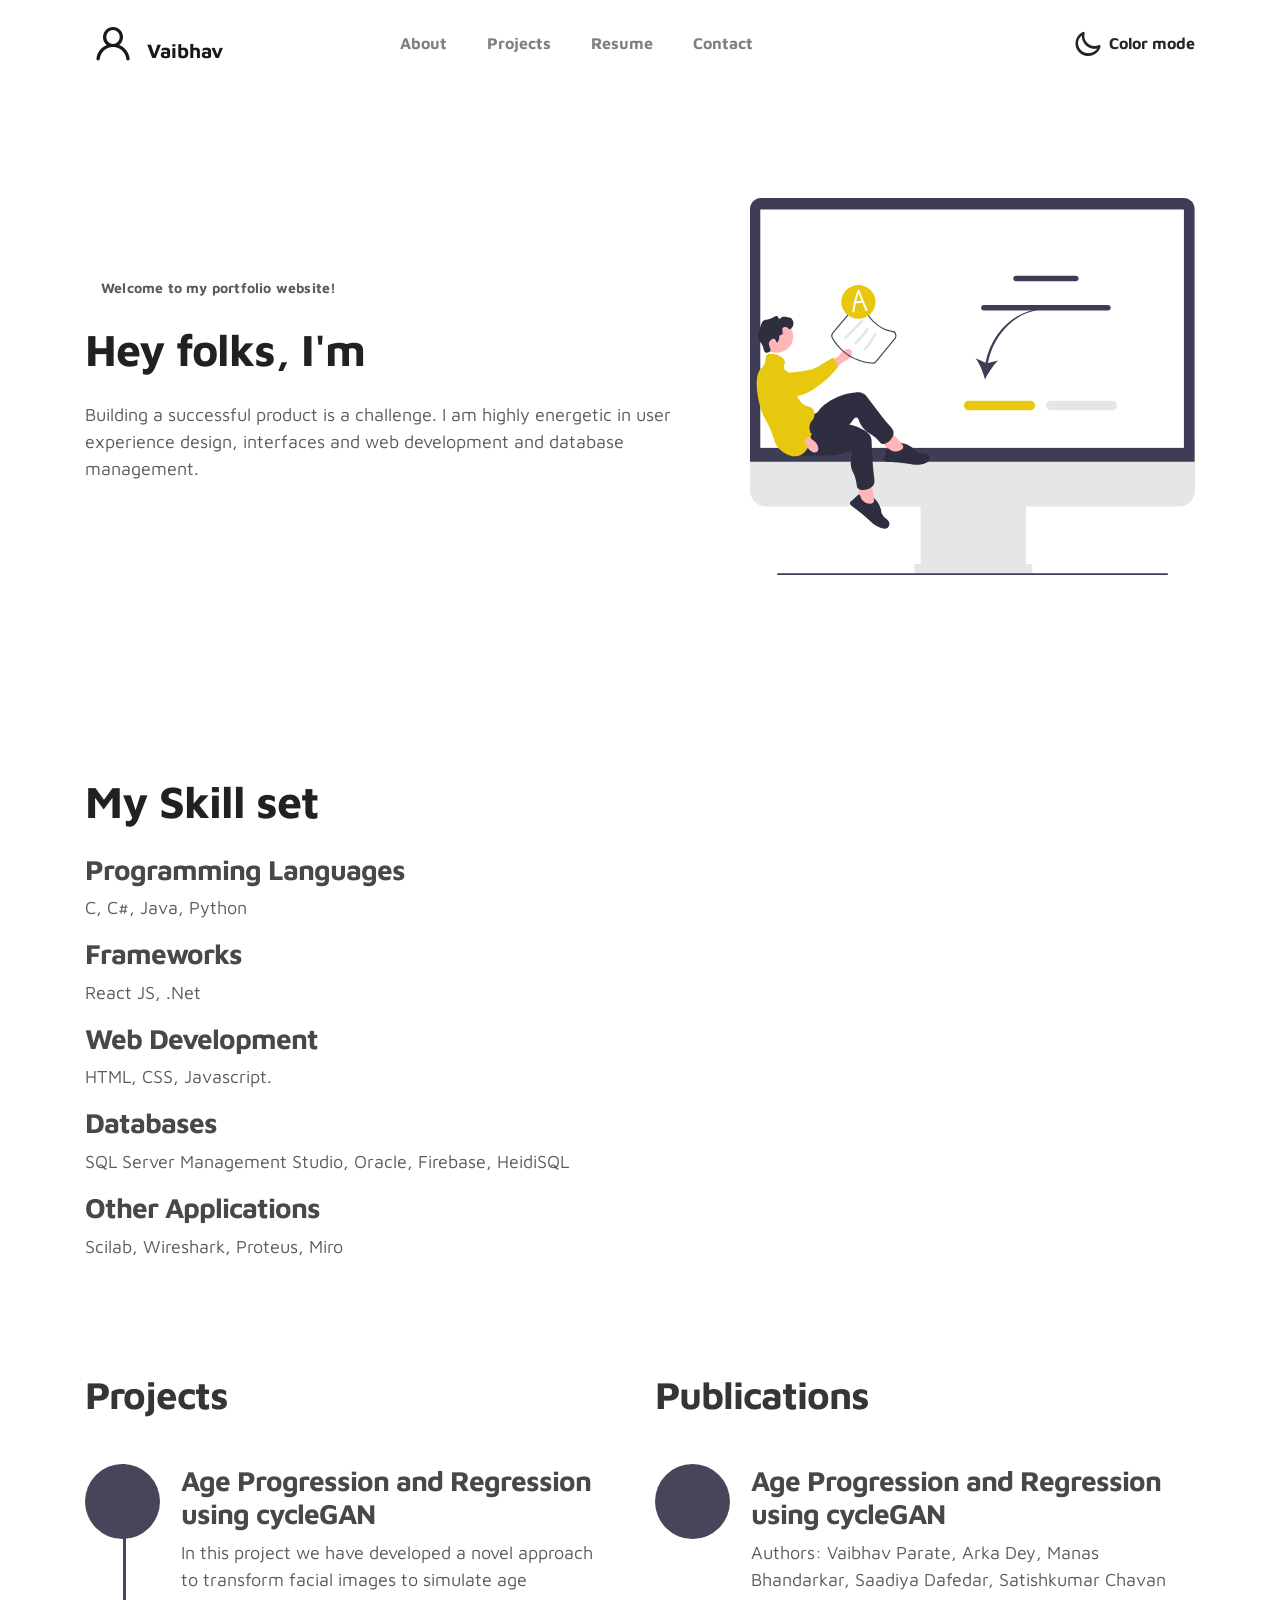
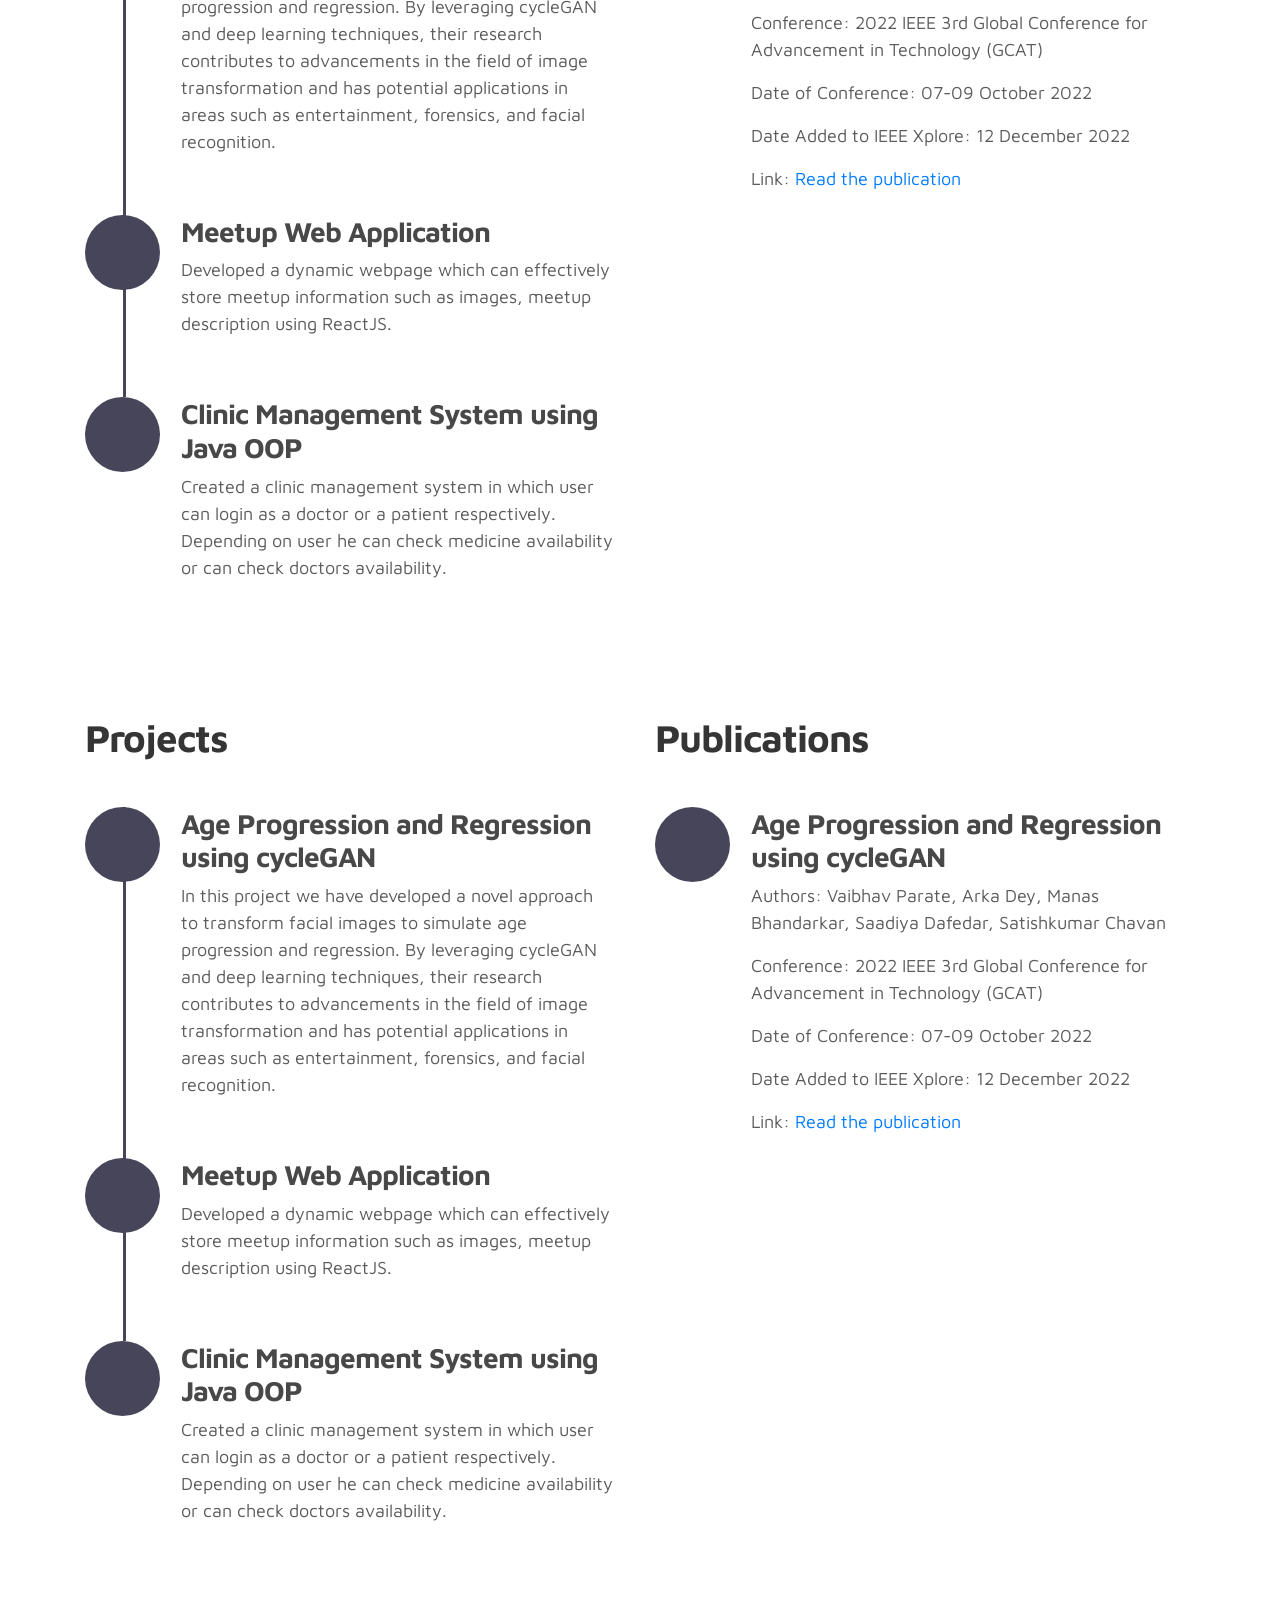
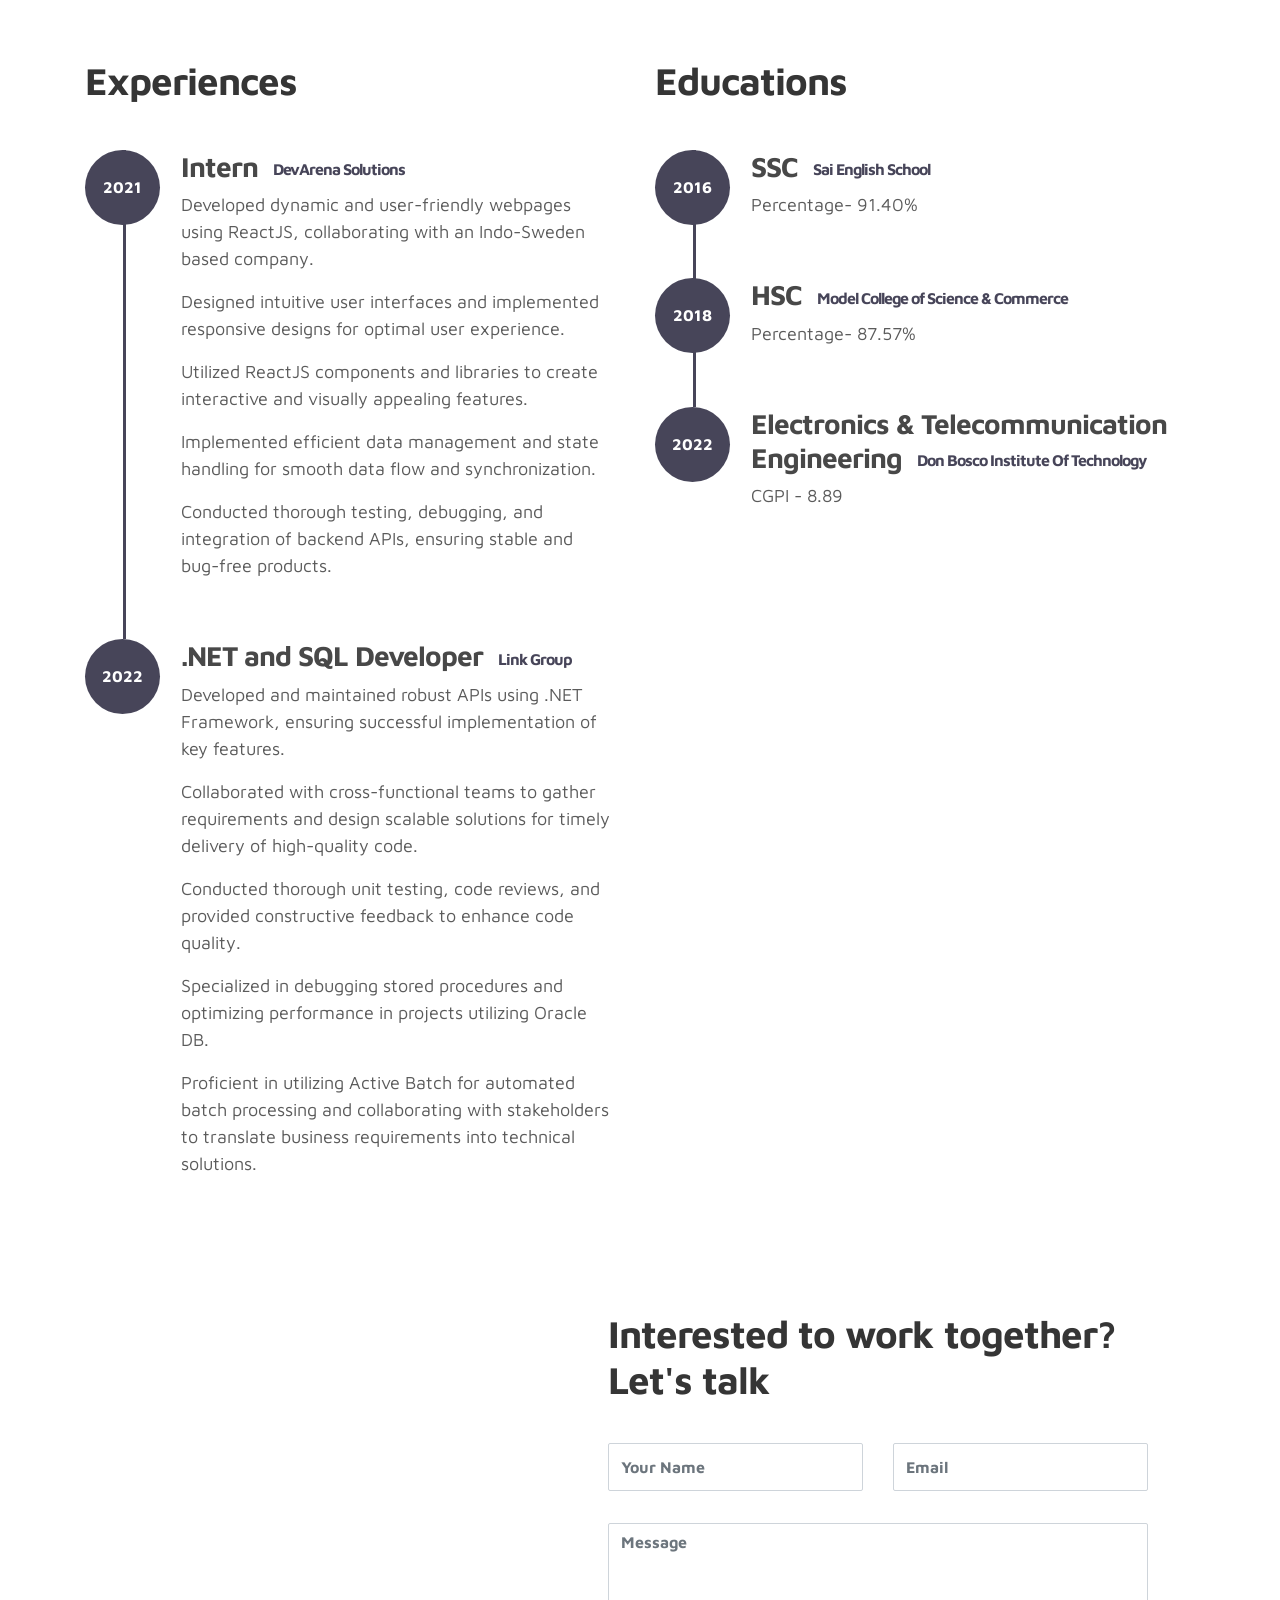
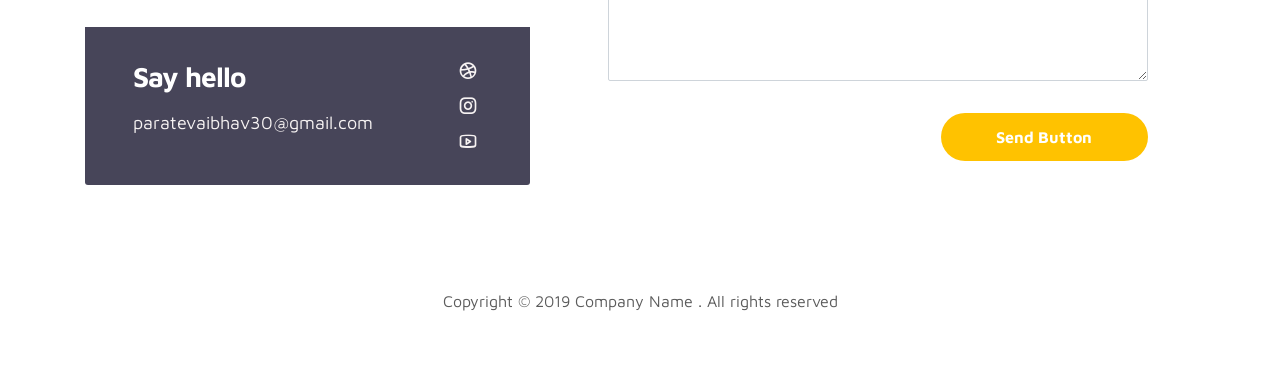
==== index.html @ 48a406e2 "Update index.html" ====
<!doctype html>
<html lang="en">
  <head>
    <meta charset="utf-8">
    <meta name="viewport" content="width=device-width, initial-scale=1, shrink-to-fit=no">
    <meta name="description" content="">
    <meta name="author" content="">

    <title>Vaibhav's Portfolio</title>

    <link rel="stylesheet" href="css/bootstrap.min.css">
    <link rel="stylesheet" href="css/unicons.css">
    <link rel="stylesheet" href="css/owl.carousel.min.css">
    <link rel="stylesheet" href="css/owl.theme.default.min.css">

    <!-- MAIN STYLE -->
    <link rel="stylesheet" href="css/tooplate-style.css">
    

  </head>
  <body>

    <!-- MENU -->
    <nav class="navbar navbar-expand-sm navbar-light">
        <div class="container">
            <a class="navbar-brand" href="index.html"><i class='uil uil-user'></i> Vaibhav</a>

            <button class="navbar-toggler" type="button" data-toggle="collapse" data-target="#navbarNav" aria-controls="navbarNav" aria-expanded="false"
                aria-label="Toggle navigation">
                <span class="navbar-toggler-icon"></span>
                <span class="navbar-toggler-icon"></span>
                <span class="navbar-toggler-icon"></span>
            </button>

            <div class="collapse navbar-collapse" id="navbarNav">
                <ul class="navbar-nav mx-auto">
                    <li class="nav-item">
                        <a href="#about" class="nav-link"><span data-hover="About">About</span></a>
                    </li>
                    <li class="nav-item">
                        <a href="#project" class="nav-link"><span data-hover="Projects">Projects</span></a>
                    </li>
                    <li class="nav-item">
                        <a href="#resume" class="nav-link"><span data-hover="Resume">Resume</span></a>
                    </li>
                    <li class="nav-item">
                        <a href="#contact" class="nav-link"><span data-hover="Contact">Contact</span></a>
                    </li>
                </ul>

                <ul class="navbar-nav ml-lg-auto">
                    <div class="ml-lg-4">
                      <div class="color-mode d-lg-flex justify-content-center align-items-center">
                        <i class="color-mode-icon"></i>
                        Color mode
                      </div>
                    </div>
                </ul>
            </div>
        </div>
    </nav>

    <!-- ABOUT -->
    <section class="about full-screen d-lg-flex justify-content-center align-items-center" id="about">
        <div class="container">
            <div class="row">
                
                <div class="col-lg-7 col-md-12 col-12 d-flex align-items-center">
                    <div class="about-text">
                        <small class="small-text">Welcome to <span class="mobile-block">my portfolio website!</span></small>
                        <h1 class="animated animated-text">
                            <span class="mr-2">Hey folks, I'm</span>
                                <div class="animated-info">
                                    <span class="animated-item">Vaibhav</span>
                                    <span class="animated-item">.Net Developer</span>
                                    <span class="animated-item">SQL Developer</span>
                                </div>
                        </h1>

                        <p>Building a successful product is a challenge. I am highly energetic in user experience design, interfaces and web development and database management.</p>
                        
                        
                    </div>
                </div>

                <div class="col-lg-5 col-md-12 col-12">
                    <div class="about-image svg">
                        <img src="images/undraw/undraw_online.svg" class="img-fluid" alt="svg image">
                    </div>
                </div>

            </div>
        </div>
    </section>


    <!-- PROJECTS -->
    <section class="resume py-5 d-lg-flex justify-content-center align-items-center" id="resume">
      <div class="container">
        <h1 class="animated animated-text">
          <span class="mr-3">My Skill set</span>
      </h1>
        <h3>Programming Languages</h3>
        <p>C, C#, Java, Python</p>
        <h3>Frameworks</h3>
        <p>React JS, .Net</p>
        <h3>Web Development</h3>
        <p>HTML, CSS, Javascript.</p>
        <h3>Databases</h3>
        <p>SQL Server Management Studio, Oracle, Firebase, HeidiSQL</p>
        <h3>Other Applications</h3>
        <p>Scilab, Wireshark, Proteus, Miro </p>
      </div>
    </section>
 
<!-- PROJECTS -->
    <section class="resume py-5 d-lg-flex justify-content-center align-items-center" id="resume">
        <div class="container">
          <div class="row">
          <div class="col-lg-6 col-12">
            <h2 class="mb-4">Projects</h2>

              <div class="timeline">
                  <div class="timeline-wrapper">
                       <div class="timeline-yr">
                       </div>
                       <div class="timeline-info">
                            <h3><span>Age Progression and Regression using cycleGAN</span></h3>
                            <p>In this project we have developed a novel approach to transform facial images to simulate age progression and regression. By leveraging cycleGAN and deep learning techniques, their research contributes to advancements in the field of image transformation and has potential applications in areas such as entertainment, forensics, and facial recognition.</p>
                       </div>
                  </div>

                  <div class="timeline-wrapper">
                      <div class="timeline-yr">
                      </div>
                      <div class="timeline-info">
                          <h3><span>Meetup Web Application</span></h3>
                          <p>Developed a dynamic webpage which can effectively store meetup information such as images, meetup description using ReactJS.</p>
                      </div>
                  </div>

                  <div class="timeline-wrapper">
                    <div class="timeline-yr">
                    </div>
                    <div class="timeline-info">
                        <h3><span>Clinic Management System using Java OOP</span></h3>
                        <p>Created a clinic management system in which user can login as a doctor or a patient respectively. Depending on user he can check medicine availability or can check doctors availability.</p>
                    </div>
                </div>

              </div>
          </div>
          <div class="col-lg-6 col-12">
            <h2 class="mb-4 mobile-mt-2">Publications</h2>

              <div class="timeline">
                  <div class="timeline-wrapper">
                       <div class="timeline-yr">
                       </div>
                       <div class="timeline-info">
                            <h3><span>Age Progression and Regression using cycleGAN </span></h3>
                            <p>Authors: Vaibhav Parate, Arka Dey, Manas Bhandarkar, Saadiya Dafedar, Satishkumar Chavan </p>

                              <p>Conference: 2022 IEEE 3rd Global Conference for Advancement in Technology (GCAT) </p>
                              
                              <p>Date of Conference: 07-09 October 2022 </p>
                              
                              <p>Date Added to IEEE Xplore: 12 December 2022 </p>
                              
                              <p>Link: <a href="https://ieeexplore.ieee.org/document/9972089/authors#authors">Read the publication</a></p>
                       </div>
                  </div>
              </div>
          </div>
        </div>
        </div>
    </section>
    <!-- PROJECTS -->
    <section class="resume py-5 d-lg-flex justify-content-center align-items-center" id="resume">
        <div class="container">
          <div class="row">
          <div class="col-lg-6 col-12">
            <h2 class="mb-4">Projects</h2>

              <div class="timeline">
                  <div class="timeline-wrapper">
                       <div class="timeline-yr">
                       </div>
                       <div class="timeline-info">
                            <h3><span>Age Progression and Regression using cycleGAN</span></h3>
                            <p>In this project we have developed a novel approach to transform facial images to simulate age progression and regression. By leveraging cycleGAN and deep learning techniques, their research contributes to advancements in the field of image transformation and has potential applications in areas such as entertainment, forensics, and facial recognition.</p>
                       </div>
                  </div>

                  <div class="timeline-wrapper">
                      <div class="timeline-yr">
                      </div>
                      <div class="timeline-info">
                          <h3><span>Meetup Web Application</span></h3>
                          <p>Developed a dynamic webpage which can effectively store meetup information such as images, meetup description using ReactJS.</p>
                      </div>
                  </div>

                  <div class="timeline-wrapper">
                    <div class="timeline-yr">
                    </div>
                    <div class="timeline-info">
                        <h3><span>Clinic Management System using Java OOP</span></h3>
                        <p>Created a clinic management system in which user can login as a doctor or a patient respectively. Depending on user he can check medicine availability or can check doctors availability.</p>
                    </div>
                </div>

              </div>
          </div>
          <div class="col-lg-6 col-12">
            <h2 class="mb-4 mobile-mt-2">Publications</h2>

              <div class="timeline">
                  <div class="timeline-wrapper">
                       <div class="timeline-yr">
                       </div>
                       <div class="timeline-info">
                            <h3><span>Age Progression and Regression using cycleGAN </span></h3>
                            <p>Authors: Vaibhav Parate, Arka Dey, Manas Bhandarkar, Saadiya Dafedar, Satishkumar Chavan </p>

                              <p>Conference: 2022 IEEE 3rd Global Conference for Advancement in Technology (GCAT) </p>
                              
                              <p>Date of Conference: 07-09 October 2022 </p>
                              
                              <p>Date Added to IEEE Xplore: 12 December 2022 </p>
                              
                              <p>Link: <a href="https://ieeexplore.ieee.org/document/9972089/authors#authors">Read the publication</a></p>
                       </div>
                  </div>
              </div>
          </div>
        </div>
        </div>
    </section>
    
    <!-- FEATURES -->
    <section class="resume py-5 d-lg-flex justify-content-center align-items-center" id="resume">
        <div class="container">
            <div class="row">

                <div class="col-lg-6 col-12">
                  <h2 class="mb-4">Experiences</h2>

                    <div class="timeline">
                        <div class="timeline-wrapper">
                             <div class="timeline-yr">
                                  <span>2021</span>
                             </div>
                             <div class="timeline-info">
                                  <h3><span>Intern</span><small>DevArena Solutions</small></h3>
                                  <p>Developed dynamic and user-friendly webpages using ReactJS, collaborating with an Indo-Sweden based company.</p>
                                  <p>Designed intuitive user interfaces and implemented responsive designs for optimal user experience.</p>
                                  <p>Utilized ReactJS components and libraries to create interactive and visually appealing features.</p>
                                  <p>Implemented efficient data management and state handling for smooth data flow and synchronization.</p>
                                  <p>Conducted thorough testing, debugging, and integration of backend APIs, ensuring stable and bug-free products.</p>
                             </div>
                        </div>

                        <div class="timeline-wrapper">
                            <div class="timeline-yr">
                                <span>2022</span>
                            </div>
                            <div class="timeline-info">
                                <h3><span>.NET and SQL Developer</span><small>Link Group</small></h3>
                                <p>Developed and maintained robust APIs using .NET Framework, ensuring successful implementation of key features.</p>
                                <p> Collaborated with cross-functional teams to gather requirements and design scalable solutions for timely delivery of high-quality code.</p>
                                <p>Conducted thorough unit testing, code reviews, and provided constructive feedback to enhance code quality.</p>
                                <p>Specialized in debugging stored procedures and optimizing performance in projects utilizing Oracle DB.</p>
                                <p>Proficient in utilizing Active Batch for automated batch processing and collaborating with stakeholders to translate business requirements into technical solutions.</p>
                            </div>
                        </div>

                    </div>
                </div>

                <div class="col-lg-6 col-12">
                  <h2 class="mb-4 mobile-mt-2">Educations</h2>

                    <div class="timeline">
                        <div class="timeline-wrapper">
                             <div class="timeline-yr">
                                  <span>2016</span>
                             </div>
                             <div class="timeline-info">
                                  <h3><span>SSC</span><small>Sai English School</small></h3>
                                  <p>Percentage- 91.40%</p>
                             </div>
                        </div>

                        <div class="timeline-wrapper">
                            <div class="timeline-yr">
                                <span>2018</span>
                            </div>
                            <div class="timeline-info">
                                <h3><span>HSC</span><small>Model College of Science & Commerce</small></h3>
                                <p>Percentage- 87.57%</p>
                            </div>
                        </div>
                        
                        <div class="timeline-wrapper">
                            <div class="timeline-yr">
                                <span>2022</span>
                            </div>
                            <div class="timeline-info">
                                <h3><span>Electronics & Telecommunication Engineering</span><small>Don Bosco Institute Of Technology</small></h3>
                                <p>CGPI - 8.89</p>
                            </div>
                        </div>

                    </div>
                </div>
                
            </div>
        </div>
    </section>

    <!-- CONTACT -->
    <section class="contact py-5" id="contact">
      <div class="container">
        <div class="row">
          <div class="col-lg-5 mr-lg-5 col-12">
            <div class="google-map w-100">
              <div class="mapouter"><div class="gmap_canvas"><iframe width="446" height="300" id="gmap_canvas" src="https://maps.google.com/maps?q=mumbai&t=&z=10&ie=UTF8&iwloc=&output=embed" frameborder="0" scrolling="no" marginheight="0" marginwidth="0"></iframe><a href="https://2yu.co">2yu</a><br><style>.mapouter{position:relative;text-align:right;height:300px;width:446px;}</style><a href="https://embedgooglemap.2yu.co">html embed google map</a><style>.gmap_canvas {overflow:hidden;background:none!important;height:300px;width:446px;}</style></div></div>            </div>
<br>
            <div class="contact-info d-flex justify-content-between align-items-center py-4 px-lg-5">
                <div class="contact-info-item">
                  <h3 class="mb-3 text-white">Say hello</h3>
                  <p><a href="mailto:paratevaibhav30@gmail.com">paratevaibhav30@gmail.com</a></p>
                </div>

                <ul class="social-links">
                     <li><a href="#" class="uil uil-dribbble" data-toggle="tooltip" data-placement="left" title="Dribbble"></a></li>
                     <li><a href="#" class="uil uil-instagram" data-toggle="tooltip" data-placement="left" title="Instagram"></a></li>
                     <li><a href="#" class="uil uil-youtube" data-toggle="tooltip" data-placement="left" title="Youtube"></a></li>
                </ul>
            </div>
          </div>

          <div class="col-lg-6 col-12">
            <div class="contact-form">
              <h2 class="mb-4">Interested to work together? Let's talk</h2>

              <form action="" method="get">
                <div class="row">
                  <div class="col-lg-6 col-12">
                    <input type="text" class="form-control" name="name" placeholder="Your Name" id="name">
                  </div>

                  <div class="col-lg-6 col-12">
                    <input type="email" class="form-control" name="email" placeholder="Email" id="email">
                  </div>

                  <div class="col-12">
                    <textarea name="message" rows="6" class="form-control" id="message" placeholder="Message"></textarea>
                  </div>

                  <div class="ml-lg-auto col-lg-5 col-12">
                    <input type="submit" class="form-control submit-btn" value="Send Button">
                  </div>
                </div>
              </form>
            </div>
          </div>

        </div>
      </div>
    </section>

    <!-- FOOTER -->
     <footer class="footer py-5">
          <div class="container">
               <div class="row">

                    <div class="col-lg-12 col-12">                                
                        <p class="copyright-text text-center">Copyright &copy; 2019 Company Name . All rights reserved</p>
                    </div>
                    
               </div>
          </div>
     </footer>

    <script src="js/jquery-3.3.1.min.js"></script>
    <script src="js/popper.min.js"></script>
    <script src="js/bootstrap.min.js"></script>
    <script src="js/Headroom.js"></script>
    <script src="js/jQuery.headroom.js"></script>
    <script src="js/owl.carousel.min.js"></script>
    <script src="js/smoothscroll.js"></script>
    <script src="js/custom.js"></script>

  </body>
</html>
---- css/unicons.css ----
@font-face {
  font-family: 'unicons';
  src: url('../font/unicons.eot?42479262');
  src: url('../font/unicons.eot?42479262#iefix') format('embedded-opentype'),
       url('../font/unicons.woff2?42479262') format('woff2'),
       url('../font/unicons.woff?42479262') format('woff'),
       url('../font/unicons.ttf?42479262') format('truetype'),
       url('../font/unicons.svg?42479262#unicons') format('svg');
  font-weight: normal;
  font-style: normal;
}
/* Chrome hack: SVG is rendered more smooth in Windozze. 100% magic, uncomment if you need it. */
/* Note, that will break hinting! In other OS-es font will be not as sharp as it could be */
/*
@media screen and (-webkit-min-device-pixel-ratio:0) {
  @font-face {
    font-family: 'unicons';
    src: url('../font/unicons.svg?42479262#unicons') format('svg');
  }
}
*/
 
 [class^="uil-"]:before, [class*=" uil-"]:before {
  font-family: "unicons";
  font-style: normal;
  font-weight: normal;
  speak: none;
 
  display: inline-block;
  text-decoration: inherit;
  width: 1em;
  margin-right: .2em;
  text-align: center;
  /* opacity: .8; */
 
  /* For safety - reset parent styles, that can break glyph codes*/
  font-variant: normal;
  text-transform: none;
 
  /* fix buttons height, for twitter bootstrap */
  line-height: 1em;
 
  /* Animation center compensation - margins should be symmetric */
  /* remove if not needed */
  margin-left: .2em;
 
  /* you can be more comfortable with increased icons size */
  /* font-size: 120%; */
 
  /* Font smoothing. That was taken from TWBS */
  -webkit-font-smoothing: antialiased;
  -moz-osx-font-smoothing: grayscale;
 
  /* Uncomment for 3D effect */
  /* text-shadow: 1px 1px 1px rgba(127, 127, 127, 0.3); */
}
 
.uil-abacus:before { content: '\e800'; } /* '' */
.uil-accessible-icon-alt:before { content: '\e801'; } /* '' */
.uil-adjust-alt:before { content: '\e802'; } /* '' */
.uil-adjust-circle:before { content: '\e803'; } /* '' */
.uil-adjust-half:before { content: '\e804'; } /* '' */
.uil-adjust:before { content: '\e805'; } /* '' */
.uil-airplay:before { content: '\e806'; } /* '' */
.uil-align-alt:before { content: '\e807'; } /* '' */
.uil-align-center-alt:before { content: '\e808'; } /* '' */
.uil-align-center-h:before { content: '\e809'; } /* '' */
.uil-align-center-justify:before { content: '\e80a'; } /* '' */
.uil-align-center-v:before { content: '\e80b'; } /* '' */
.uil-align-center:before { content: '\e80c'; } /* '' */
.uil-align-justify:before { content: '\e80d'; } /* '' */
.uil-align-left-justify:before { content: '\e80e'; } /* '' */
.uil-align-left:before { content: '\e80f'; } /* '' */
.uil-align-letter-right:before { content: '\e810'; } /* '' */
.uil-align-right-justify:before { content: '\e811'; } /* '' */
.uil-align-right:before { content: '\e812'; } /* '' */
.uil-align:before { content: '\e813'; } /* '' */
.uil-ambulance:before { content: '\e814'; } /* '' */
.uil-analysis:before { content: '\e815'; } /* '' */
.uil-analytics:before { content: '\e816'; } /* '' */
.uil-anchor:before { content: '\e817'; } /* '' */
.uil-android-phone-slash:before { content: '\e818'; } /* '' */
.uil-angle-double-down:before { content: '\e819'; } /* '' */
.uil-angle-double-left:before { content: '\e81a'; } /* '' */
.uil-angle-double-right:before { content: '\e81b'; } /* '' */
.uil-angle-double-up:before { content: '\e81c'; } /* '' */
.uil-angle-down:before { content: '\e81d'; } /* '' */
.uil-angle-left:before { content: '\e81e'; } /* '' */
.uil-angle-right-b:before { content: '\e81f'; } /* '' */
.uil-angle-right:before { content: '\e820'; } /* '' */
.uil-angle-up:before { content: '\e821'; } /* '' */
.uil-annoyed-alt:before { content: '\e822'; } /* '' */
.uil-annoyed:before { content: '\e823'; } /* '' */
.uil-apps:before { content: '\e824'; } /* '' */
.uil-archive-alt:before { content: '\e825'; } /* '' */
.uil-archive:before { content: '\e826'; } /* '' */
.uil-arrow-break:before { content: '\e827'; } /* '' */
.uil-arrow-circle-down:before { content: '\e828'; } /* '' */
.uil-arrow-circle-left:before { content: '\e829'; } /* '' */
.uil-arrow-circle-right:before { content: '\e82a'; } /* '' */
.uil-arrow-circle-up:before { content: '\e82b'; } /* '' */
.uil-arrow-compress-h:before { content: '\e82c'; } /* '' */
.uil-arrow-down-left:before { content: '\e82d'; } /* '' */
.uil-arrow-down-right:before { content: '\e82e'; } /* '' */
.uil-arrow-down:before { content: '\e82f'; } /* '' */
.uil-arrow-from-right:before { content: '\e830'; } /* '' */
.uil-arrow-from-top:before { content: '\e831'; } /* '' */
.uil-arrow-growth:before { content: '\e832'; } /* '' */
.uil-arrow-left:before { content: '\e833'; } /* '' */
.uil-arrow-random:before { content: '\e834'; } /* '' */
.uil-arrow-resize-diagonal:before { content: '\e835'; } /* '' */
.uil-arrow-right:before { content: '\e836'; } /* '' */
.uil-arrow-to-bottom:before { content: '\e837'; } /* '' */
.uil-arrow-to-right:before { content: '\e838'; } /* '' */
.uil-arrow-up-left:before { content: '\e839'; } /* '' */
.uil-arrow-up-right:before { content: '\e83a'; } /* '' */
.uil-arrow-up:before { content: '\e83b'; } /* '' */
.uil-arrows-h-alt:before { content: '\e83c'; } /* '' */
.uil-arrows-h:before { content: '\e83d'; } /* '' */
.uil-arrows-left-down:before { content: '\e83e'; } /* '' */
.uil-arrows-maximize:before { content: '\e83f'; } /* '' */
.uil-arrows-merge:before { content: '\e840'; } /* '' */
.uil-arrows-resize-h:before { content: '\e841'; } /* '' */
.uil-arrows-resize-v:before { content: '\e842'; } /* '' */
.uil-arrows-resize:before { content: '\e843'; } /* '' */
.uil-arrows-right-down:before { content: '\e844'; } /* '' */
.uil-arrows-shrink-h:before { content: '\e845'; } /* '' */
.uil-arrows-shrink-v:before { content: '\e846'; } /* '' */
.uil-arrows-up-right:before { content: '\e847'; } /* '' */
.uil-arrows-v-alt:before { content: '\e848'; } /* '' */
.uil-arrows-v:before { content: '\e849'; } /* '' */
.uil-at:before { content: '\e84a'; } /* '' */
.uil-atm-card:before { content: '\e84b'; } /* '' */
.uil-atom:before { content: '\e84c'; } /* '' */
.uil-auto-flash:before { content: '\e84d'; } /* '' */
.uil-award-alt:before { content: '\e84e'; } /* '' */
.uil-award:before { content: '\e84f'; } /* '' */
.uil-baby-carriage:before { content: '\e850'; } /* '' */
.uil-backpack:before { content: '\e851'; } /* '' */
.uil-backspace:before { content: '\e852'; } /* '' */
.uil-backward:before { content: '\e853'; } /* '' */
.uil-bag-alt:before { content: '\e854'; } /* '' */
.uil-bag-slash:before { content: '\e855'; } /* '' */
.uil-bag:before { content: '\e856'; } /* '' */
.uil-ball:before { content: '\e857'; } /* '' */
.uil-ban:before { content: '\e858'; } /* '' */
.uil-bars:before { content: '\e859'; } /* '' */
.uil-basketball-hoop:before { content: '\e85a'; } /* '' */
.uil-basketball:before { content: '\e85b'; } /* '' */
.uil-battery-bolt:before { content: '\e85c'; } /* '' */
.uil-battery-empty:before { content: '\e85d'; } /* '' */
.uil-bed-double:before { content: '\e85e'; } /* '' */
.uil-bed:before { content: '\e85f'; } /* '' */
.uil-bell-school:before { content: '\e860'; } /* '' */
.uil-bell-slash:before { content: '\e861'; } /* '' */
.uil-bill:before { content: '\e862'; } /* '' */
.uil-bitcoin-circle:before { content: '\e863'; } /* '' */
.uil-bitcoin:before { content: '\e864'; } /* '' */
.uil-bluetooth-b:before { content: '\e865'; } /* '' */
.uil-bolt-alt:before { content: '\e866'; } /* '' */
.uil-bolt-slash:before { content: '\e867'; } /* '' */
.uil-bolt:before { content: '\e868'; } /* '' */
.uil-book-alt:before { content: '\e869'; } /* '' */
.uil-book-medical:before { content: '\e86a'; } /* '' */
.uil-book-open:before { content: '\e86b'; } /* '' */
.uil-book-reader:before { content: '\e86c'; } /* '' */
.uil-book:before { content: '\e86d'; } /* '' */
.uil-bookmark-full:before { content: '\e86e'; } /* '' */
.uil-bookmark:before { content: '\e86f'; } /* '' */
.uil-books:before { content: '\e870'; } /* '' */
.uil-boombox:before { content: '\e871'; } /* '' */
.uil-border-alt:before { content: '\e872'; } /* '' */
.uil-border-bottom:before { content: '\e873'; } /* '' */
.uil-border-clear:before { content: '\e874'; } /* '' */
.uil-border-horizontal:before { content: '\e875'; } /* '' */
.uil-border-inner:before { content: '\e876'; } /* '' */
.uil-border-left:before { content: '\e877'; } /* '' */
.uil-border-out:before { content: '\e878'; } /* '' */
.uil-border-right:before { content: '\e879'; } /* '' */
.uil-border-top:before { content: '\e87a'; } /* '' */
.uil-border-vertical:before { content: '\e87b'; } /* '' */
.uil-box:before { content: '\e87c'; } /* '' */
.uil-briefcase-alt:before { content: '\e87d'; } /* '' */
.uil-briefcase:before { content: '\e87e'; } /* '' */
.uil-bright:before { content: '\e87f'; } /* '' */
.uil-brightness-empty:before { content: '\e880'; } /* '' */
.uil-brightness-half:before { content: '\e881'; } /* '' */
.uil-brightness-low:before { content: '\e882'; } /* '' */
.uil-brightness-minus:before { content: '\e883'; } /* '' */
.uil-brightness-plus:before { content: '\e884'; } /* '' */
.uil-brightness:before { content: '\e885'; } /* '' */
.uil-bring-bottom:before { content: '\e886'; } /* '' */
.uil-bring-front:before { content: '\e887'; } /* '' */
.uil-brush-alt:before { content: '\e888'; } /* '' */
.uil-bug:before { content: '\e889'; } /* '' */
.uil-building:before { content: '\e88a'; } /* '' */
.uil-bullseye:before { content: '\e88b'; } /* '' */
.uil-bus-alt:before { content: '\e88c'; } /* '' */
.uil-bus-school:before { content: '\e88d'; } /* '' */
.uil-bus:before { content: '\e88e'; } /* '' */
.uil-calcualtor:before { content: '\e88f'; } /* '' */
.uil-calculator-alt:before { content: '\e890'; } /* '' */
.uil-calendar-alt:before { content: '\e891'; } /* '' */
.uil-calendar-slash:before { content: '\e892'; } /* '' */
.uil-calender:before { content: '\e893'; } /* '' */
.uil-calling:before { content: '\e894'; } /* '' */
.uil-camera-plus:before { content: '\e895'; } /* '' */
.uil-camera-slash:before { content: '\e896'; } /* '' */
.uil-camera:before { content: '\e897'; } /* '' */
.uil-cancel:before { content: '\e898'; } /* '' */
.uil-capsule:before { content: '\e899'; } /* '' */
.uil-capture:before { content: '\e89a'; } /* '' */
.uil-car-sideview:before { content: '\e89b'; } /* '' */
.uil-car-slash:before { content: '\e89c'; } /* '' */
.uil-car-wash:before { content: '\e89d'; } /* '' */
.uil-car:before { content: '\e89e'; } /* '' */
.uil-card-atm:before { content: '\e89f'; } /* '' */
.uil-caret-right:before { content: '\e8a0'; } /* '' */
.uil-cart:before { content: '\e8a1'; } /* '' */
.uil-cell:before { content: '\e8a2'; } /* '' */
.uil-celsius:before { content: '\e8a3'; } /* '' */
.uil-chart-bar-alt:before { content: '\e8a4'; } /* '' */
.uil-chart-bar:before { content: '\e8a5'; } /* '' */
.uil-chart-down:before { content: '\e8a6'; } /* '' */
.uil-chart-growth-alt:before { content: '\e8a7'; } /* '' */
.uil-chart-growth:before { content: '\e8a8'; } /* '' */
.uil-chart-line:before { content: '\e8a9'; } /* '' */
.uil-chart-pie-alt:before { content: '\e8aa'; } /* '' */
.uil-chart-pie:before { content: '\e8ab'; } /* '' */
.uil-chart:before { content: '\e8ac'; } /* '' */
.uil-chat-bubble-user:before { content: '\e8ad'; } /* '' */
.uil-chat-info:before { content: '\e8ae'; } /* '' */
.uil-chat:before { content: '\e8af'; } /* '' */
.uil-check-circle:before { content: '\e8b0'; } /* '' */
.uil-check-square:before { content: '\e8b1'; } /* '' */
.uil-check:before { content: '\e8b2'; } /* '' */
.uil-circle-layer:before { content: '\e8b3'; } /* '' */
.uil-circle:before { content: '\e8b4'; } /* '' */
.uil-circuit:before { content: '\e8b5'; } /* '' */
.uil-clapper-board:before { content: '\e8b6'; } /* '' */
.uil-clipboard-alt:before { content: '\e8b7'; } /* '' */
.uil-clipboard-blank:before { content: '\e8b8'; } /* '' */
.uil-clipboard-notes:before { content: '\e8b9'; } /* '' */
.uil-clipboard:before { content: '\e8ba'; } /* '' */
.uil-clock-eight:before { content: '\e8bb'; } /* '' */
.uil-clock-five:before { content: '\e8bc'; } /* '' */
.uil-clock-nine:before { content: '\e8bd'; } /* '' */
.uil-clock-seven:before { content: '\e8be'; } /* '' */
.uil-clock-ten:before { content: '\e8bf'; } /* '' */
.uil-clock-three:before { content: '\e8c0'; } /* '' */
.uil-clock-two:before { content: '\e8c1'; } /* '' */
.uil-clock:before { content: '\e8c2'; } /* '' */
.uil-closed-captioning:before { content: '\e8c3'; } /* '' */
.uil-cloud-block:before { content: '\e8c4'; } /* '' */
.uil-cloud-bookmark:before { content: '\e8c5'; } /* '' */
.uil-cloud-check:before { content: '\e8c6'; } /* '' */
.uil-cloud-computing:before { content: '\e8c7'; } /* '' */
.uil-cloud-data-connection:before { content: '\e8c8'; } /* '' */
.uil-cloud-database-tree:before { content: '\e8c9'; } /* '' */
.uil-cloud-download:before { content: '\e8ca'; } /* '' */
.uil-cloud-drizzle:before { content: '\e8cb'; } /* '' */
.uil-cloud-exclamation:before { content: '\e8cc'; } /* '' */
.uil-cloud-hail:before { content: '\e8cd'; } /* '' */
.uil-cloud-heart:before { content: '\e8ce'; } /* '' */
.uil-cloud-info:before { content: '\e8cf'; } /* '' */
.uil-cloud-lock:before { content: '\e8d0'; } /* '' */
.uil-cloud-meatball:before { content: '\e8d1'; } /* '' */
.uil-cloud-moon-hail:before { content: '\e8d2'; } /* '' */
.uil-cloud-moon-meatball:before { content: '\e8d3'; } /* '' */
.uil-cloud-moon-rain:before { content: '\e8d4'; } /* '' */
.uil-cloud-moon-showers:before { content: '\e8d5'; } /* '' */
.uil-cloud-moon:before { content: '\e8d6'; } /* '' */
.uil-cloud-question:before { content: '\e8d7'; } /* '' */
.uil-cloud-rain-sun:before { content: '\e8d8'; } /* '' */
.uil-cloud-rain:before { content: '\e8d9'; } /* '' */
.uil-cloud-redo:before { content: '\e8da'; } /* '' */
.uil-cloud-set:before { content: '\e8db'; } /* '' */
.uil-cloud-share:before { content: '\e8dc'; } /* '' */
.uil-cloud-shield:before { content: '\e8dd'; } /* '' */
.uil-cloud-showers-alt:before { content: '\e8de'; } /* '' */
.uil-cloud-showers-heavy:before { content: '\e8df'; } /* '' */
.uil-cloud-showers:before { content: '\e8e0'; } /* '' */
.uil-cloud-slash:before { content: '\e8e1'; } /* '' */
.uil-cloud-sun-hail:before { content: '\e8e2'; } /* '' */
.uil-cloud-sun-meatball:before { content: '\e8e3'; } /* '' */
.uil-cloud-sun-rain-alt:before { content: '\e8e4'; } /* '' */
.uil-cloud-sun-rain:before { content: '\e8e5'; } /* '' */
.uil-cloud-sun-tear:before { content: '\e8e6'; } /* '' */
.uil-cloud-sun:before { content: '\e8e7'; } /* '' */
.uil-cloud-times:before { content: '\e8e8'; } /* '' */
.uil-cloud-unlock:before { content: '\e8e9'; } /* '' */
.uil-cloud-upload:before { content: '\e8ea'; } /* '' */
.uil-cloud-wifi:before { content: '\e8eb'; } /* '' */
.uil-cloud-wind:before { content: '\e8ec'; } /* '' */
.uil-cloud:before { content: '\e8ed'; } /* '' */
.uil-clouds:before { content: '\e8ee'; } /* '' */
.uil-club:before { content: '\e8ef'; } /* '' */
.uil-code:before { content: '\e8f0'; } /* '' */
.uil-coffee:before { content: '\e8f1'; } /* '' */
.uil-cog:before { content: '\e8f2'; } /* '' */
.uil-coins:before { content: '\e8f3'; } /* '' */
.uil-columns:before { content: '\e8f4'; } /* '' */
.uil-comment-alt-block:before { content: '\e8f5'; } /* '' */
.uil-comment-alt-chart-lines:before { content: '\e8f6'; } /* '' */
.uil-comment-alt-check:before { content: '\e8f7'; } /* '' */
.uil-comment-alt-dots:before { content: '\e8f8'; } /* '' */
.uil-comment-alt-download:before { content: '\e8f9'; } /* '' */
.uil-comment-alt-edit:before { content: '\e8fa'; } /* '' */
.uil-comment-alt-exclamation:before { content: '\e8fb'; } /* '' */
.uil-comment-alt-heart:before { content: '\e8fc'; } /* '' */
.uil-comment-alt-image:before { content: '\e8fd'; } /* '' */
.uil-comment-alt-info:before { content: '\e8fe'; } /* '' */
.uil-comment-alt-lines:before { content: '\e8ff'; } /* '' */
.uil-comment-alt-lock:before { content: '\e900'; } /* '' */
.uil-comment-alt-medical:before { content: '\e901'; } /* '' */
.uil-comment-alt-message:before { content: '\e902'; } /* '' */
.uil-comment-alt-notes:before { content: '\e903'; } /* '' */
.uil-comment-alt-plus:before { content: '\e904'; } /* '' */
.uil-comment-alt-question:before { content: '\e905'; } /* '' */
.uil-comment-alt-redo:before { content: '\e906'; } /* '' */
.uil-comment-alt-search:before { content: '\e907'; } /* '' */
.uil-comment-alt-share:before { content: '\e908'; } /* '' */
.uil-comment-alt-shield:before { content: '\e909'; } /* '' */
.uil-comment-alt-upload:before { content: '\e90a'; } /* '' */
.uil-comment-alt-verify:before { content: '\e90b'; } /* '' */
.uil-comment-alt:before { content: '\e90c'; } /* '' */
.uil-comment-block:before { content: '\e90d'; } /* '' */
.uil-comment-chart-line:before { content: '\e90e'; } /* '' */
.uil-comment-check:before { content: '\e90f'; } /* '' */
.uil-comment-dots:before { content: '\e910'; } /* '' */
.uil-comment-download:before { content: '\e911'; } /* '' */
.uil-comment-edit:before { content: '\e912'; } /* '' */
.uil-comment-exclamation:before { content: '\e913'; } /* '' */
.uil-comment-heart:before { content: '\e914'; } /* '' */
.uil-comment-image:before { content: '\e915'; } /* '' */
.uil-comment-info-alt:before { content: '\e916'; } /* '' */
.uil-comment-info:before { content: '\e917'; } /* '' */
.uil-comment-lines:before { content: '\e918'; } /* '' */
.uil-comment-lock:before { content: '\e919'; } /* '' */
.uil-comment-medical:before { content: '\e91a'; } /* '' */
.uil-comment-message:before { content: '\e91b'; } /* '' */
.uil-comment-notes:before { content: '\e91c'; } /* '' */
.uil-comment-plus:before { content: '\e91d'; } /* '' */
.uil-comment-question:before { content: '\e91e'; } /* '' */
.uil-comment-redo:before { content: '\e91f'; } /* '' */
.uil-comment-search:before { content: '\e920'; } /* '' */
.uil-comment-share:before { content: '\e921'; } /* '' */
.uil-comment-shield:before { content: '\e922'; } /* '' */
.uil-comment-slash:before { content: '\e923'; } /* '' */
.uil-comment-upload:before { content: '\e924'; } /* '' */
.uil-comment-verify:before { content: '\e925'; } /* '' */
.uil-comment:before { content: '\e926'; } /* '' */
.uil-comments-alt:before { content: '\e927'; } /* '' */
.uil-comments:before { content: '\e928'; } /* '' */
.uil-commnet-alt-slash:before { content: '\e929'; } /* '' */
.uil-compact-disc:before { content: '\e92a'; } /* '' */
.uil-compass:before { content: '\e92b'; } /* '' */
.uil-compress-alt-left:before { content: '\e92c'; } /* '' */
.uil-compress-alt:before { content: '\e92d'; } /* '' */
.uil-compress-arrows:before { content: '\e92e'; } /* '' */
.uil-compress-lines:before { content: '\e92f'; } /* '' */
.uil-compress-point:before { content: '\e930'; } /* '' */
.uil-compress-v:before { content: '\e931'; } /* '' */
.uil-compress:before { content: '\e932'; } /* '' */
.uil-computer-mouse:before { content: '\e933'; } /* '' */
.uil-confused:before { content: '\e934'; } /* '' */
.uil-constructor:before { content: '\e935'; } /* '' */
.uil-copy-alt:before { content: '\e936'; } /* '' */
.uil-copy-landscape:before { content: '\e937'; } /* '' */
.uil-copy:before { content: '\e938'; } /* '' */
.uil-copyright:before { content: '\e939'; } /* '' */
.uil-corner-down-left:before { content: '\e93a'; } /* '' */
.uil-corner-down-right-alt:before { content: '\e93b'; } /* '' */
.uil-corner-down-right:before { content: '\e93c'; } /* '' */
.uil-corner-left-down:before { content: '\e93d'; } /* '' */
.uil-corner-right-down:before { content: '\e93e'; } /* '' */
.uil-corner-up-left-alt:before { content: '\e93f'; } /* '' */
.uil-corner-up-left:before { content: '\e940'; } /* '' */
.uil-corner-up-right-alt:before { content: '\e941'; } /* '' */
.uil-corner-up-right:before { content: '\e942'; } /* '' */
.uil-creative-commons-pd-alt:before { content: '\e943'; } /* '' */
.uil-creative-commons-pd:before { content: '\e944'; } /* '' */
.uil-crockery:before { content: '\e945'; } /* '' */
.uil-crop-alt-rotate-left:before { content: '\e946'; } /* '' */
.uil-crop-alt-rotate-right:before { content: '\e947'; } /* '' */
.uil-crop-alt:before { content: '\e948'; } /* '' */
.uil-crosshair-alt:before { content: '\e949'; } /* '' */
.uil-crosshair:before { content: '\e94a'; } /* '' */
.uil-crosshairs:before { content: '\e94b'; } /* '' */
.uil-cube:before { content: '\e94c'; } /* '' */
.uil-data-sharing:before { content: '\e94d'; } /* '' */
.uil-database-alt:before { content: '\e94e'; } /* '' */
.uil-database:before { content: '\e94f'; } /* '' */
.uil-desert:before { content: '\e950'; } /* '' */
.uil-desktop-alt-slash:before { content: '\e951'; } /* '' */
.uil-desktop-alt:before { content: '\e952'; } /* '' */
.uil-desktop-cloud-alt:before { content: '\e953'; } /* '' */
.uil-desktop-slash:before { content: '\e954'; } /* '' */
.uil-desktop:before { content: '\e955'; } /* '' */
.uil-dialpad-alt:before { content: '\e956'; } /* '' */
.uil-dialpad:before { content: '\e957'; } /* '' */
.uil-diamond:before { content: '\e958'; } /* '' */
.uil-diary-alt:before { content: '\e959'; } /* '' */
.uil-diary:before { content: '\e95a'; } /* '' */
.uil-dice-five:before { content: '\e95b'; } /* '' */
.uil-dice-four:before { content: '\e95c'; } /* '' */
.uil-dice-one:before { content: '\e95d'; } /* '' */
.uil-dice-six:before { content: '\e95e'; } /* '' */
.uil-dice-three:before { content: '\e95f'; } /* '' */
.uil-dice-two:before { content: '\e960'; } /* '' */
.uil-direction:before { content: '\e961'; } /* '' */
.uil-directions:before { content: '\e962'; } /* '' */
.uil-dizzy-meh:before { content: '\e963'; } /* '' */
.uil-dna:before { content: '\e964'; } /* '' */
.uil-document-layout-center:before { content: '\e965'; } /* '' */
.uil-document-layout-left:before { content: '\e966'; } /* '' */
.uil-document-layout-right:before { content: '\e967'; } /* '' */
.uil-document:before { content: '\e968'; } /* '' */
.uil-dollar-alt:before { content: '\e969'; } /* '' */
.uil-dollar-sign-alt:before { content: '\e96a'; } /* '' */
.uil-dollar-sign:before { content: '\e96b'; } /* '' */
.uil-down-arrow:before { content: '\e96c'; } /* '' */
.uil-download-alt:before { content: '\e96d'; } /* '' */
.uil-dribbble:before { content: '\e96e'; } /* '' */
.uil-drill:before { content: '\e96f'; } /* '' */
.uil-dropbox:before { content: '\e970'; } /* '' */
.uil-dumbbell:before { content: '\e971'; } /* '' */
.uil-edit-alt:before { content: '\e972'; } /* '' */
.uil-edit:before { content: '\e973'; } /* '' */
.uil-ellipsis-h:before { content: '\e974'; } /* '' */
.uil-ellipsis-v:before { content: '\e975'; } /* '' */
.uil-emoji:before { content: '\e976'; } /* '' */
.uil-enter:before { content: '\e977'; } /* '' */
.uil-entry:before { content: '\e978'; } /* '' */
.uil-envelope-add:before { content: '\e979'; } /* '' */
.uil-envelope-alt:before { content: '\e97a'; } /* '' */
.uil-envelope-block:before { content: '\e97b'; } /* '' */
.uil-envelope-bookmark:before { content: '\e97c'; } /* '' */
.uil-envelope-check:before { content: '\e97d'; } /* '' */
.uil-envelope-download-alt:before { content: '\e97e'; } /* '' */
.uil-envelope-download:before { content: '\e97f'; } /* '' */
.uil-envelope-edit:before { content: '\e980'; } /* '' */
.uil-envelope-exclamation:before { content: '\e981'; } /* '' */
.uil-envelope-heart:before { content: '\e982'; } /* '' */
.uil-envelope-info:before { content: '\e983'; } /* '' */
.uil-envelope-lock:before { content: '\e984'; } /* '' */
.uil-envelope-minus:before { content: '\e985'; } /* '' */
.uil-envelope-open:before { content: '\e986'; } /* '' */
.uil-envelope-question:before { content: '\e987'; } /* '' */
.uil-envelope-receive:before { content: '\e988'; } /* '' */
.uil-envelope-redo:before { content: '\e989'; } /* '' */
.uil-envelope-search:before { content: '\e98a'; } /* '' */
.uil-envelope-send:before { content: '\e98b'; } /* '' */
.uil-envelope-share:before { content: '\e98c'; } /* '' */
.uil-envelope-shield:before { content: '\e98d'; } /* '' */
.uil-envelope-star:before { content: '\e98e'; } /* '' */
.uil-envelope-times:before { content: '\e98f'; } /* '' */
.uil-envelope-upload-alt:before { content: '\e990'; } /* '' */
.uil-envelope-upload:before { content: '\e991'; } /* '' */
.uil-envelope:before { content: '\e992'; } /* '' */
.uil-envelopes:before { content: '\e993'; } /* '' */
.uil-equal-circle:before { content: '\e994'; } /* '' */
.uil-euro-circle:before { content: '\e995'; } /* '' */
.uil-euro:before { content: '\e996'; } /* '' */
.uil-exchange-alt:before { content: '\e997'; } /* '' */
.uil-exchange:before { content: '\e998'; } /* '' */
.uil-exclamation-circle:before { content: '\e999'; } /* '' */
.uil-exclamation-octagon:before { content: '\e99a'; } /* '' */
.uil-exclamation-triangle:before { content: '\e99b'; } /* '' */
.uil-exclude:before { content: '\e99c'; } /* '' */
.uil-exit:before { content: '\e99d'; } /* '' */
.uil-expand-alt:before { content: '\e99e'; } /* '' */
.uil-expand-arrows-alt:before { content: '\e99f'; } /* '' */
.uil-expand-arrows:before { content: '\e9a0'; } /* '' */
.uil-expand-from-corner:before { content: '\e9a1'; } /* '' */
.uil-expand-left:before { content: '\e9a2'; } /* '' */
.uil-export:before { content: '\e9a3'; } /* '' */
.uil-exposure-alt:before { content: '\e9a4'; } /* '' */
.uil-exposure-increase:before { content: '\e9a5'; } /* '' */
.uil-external-link-alt:before { content: '\e9a6'; } /* '' */
.uil-eye-slash:before { content: '\e9a7'; } /* '' */
.uil-eye:before { content: '\e9a8'; } /* '' */
.uil-facebook:before { content: '\e9a9'; } /* '' */
.uil-fahrenheit:before { content: '\e9aa'; } /* '' */
.uil-fast-mail-alt:before { content: '\e9ab'; } /* '' */
.uil-fast-mail:before { content: '\e9ac'; } /* '' */
.uil-favorite:before { content: '\e9ad'; } /* '' */
.uil-feedback:before { content: '\e9ae'; } /* '' */
.uil-file-alt:before { content: '\e9af'; } /* '' */
.uil-file-blank:before { content: '\e9b0'; } /* '' */
.uil-file-block-alt:before { content: '\e9b1'; } /* '' */
.uil-file-bookmark-alt:before { content: '\e9b2'; } /* '' */
.uil-file-check-alt:before { content: '\e9b3'; } /* '' */
.uil-file-check:before { content: '\e9b4'; } /* '' */
.uil-file-contract-dollar:before { content: '\e9b5'; } /* '' */
.uil-file-copy-alt:before { content: '\e9b6'; } /* '' */
.uil-file-download-alt:before { content: '\e9b7'; } /* '' */
.uil-file-download:before { content: '\e9b8'; } /* '' */
.uil-file-edit-alt:before { content: '\e9b9'; } /* '' */
.uil-file-exclamation-alt:before { content: '\e9ba'; } /* '' */
.uil-file-exclamation:before { content: '\e9bb'; } /* '' */
.uil-file-heart:before { content: '\e9bc'; } /* '' */
.uil-file-info-alt:before { content: '\e9bd'; } /* '' */
.uil-file-landscape-alt:before { content: '\e9be'; } /* '' */
.uil-file-landscape:before { content: '\e9bf'; } /* '' */
.uil-file-lanscape-slash:before { content: '\e9c0'; } /* '' */
.uil-file-lock-alt:before { content: '\e9c1'; } /* '' */
.uil-file-medical-alt:before { content: '\e9c2'; } /* '' */
.uil-file-medical:before { content: '\e9c3'; } /* '' */
.uil-file-minus-alt:before { content: '\e9c4'; } /* '' */
.uil-file-minus:before { content: '\e9c5'; } /* '' */
.uil-file-network:before { content: '\e9c6'; } /* '' */
.uil-file-plus-alt:before { content: '\e9c7'; } /* '' */
.uil-file-plus:before { content: '\e9c8'; } /* '' */
.uil-file-question-alt:before { content: '\e9c9'; } /* '' */
.uil-file-question:before { content: '\e9ca'; } /* '' */
.uil-file-redo-alt:before { content: '\e9cb'; } /* '' */
.uil-file-search-alt:before { content: '\e9cc'; } /* '' */
.uil-file-share-alt:before { content: '\e9cd'; } /* '' */
.uil-file-shield-alt:before { content: '\e9ce'; } /* '' */
.uil-file-slash:before { content: '\e9cf'; } /* '' */
.uil-file-times-alt:before { content: '\e9d0'; } /* '' */
.uil-file-times:before { content: '\e9d1'; } /* '' */
.uil-file-upload-alt:before { content: '\e9d2'; } /* '' */
.uil-file-upload:before { content: '\e9d3'; } /* '' */
.uil-file:before { content: '\e9d4'; } /* '' */
.uil-files-landscapes-alt:before { content: '\e9d5'; } /* '' */
.uil-files-landscapes:before { content: '\e9d6'; } /* '' */
.uil-film:before { content: '\e9d7'; } /* '' */
.uil-filter-slash:before { content: '\e9d8'; } /* '' */
.uil-filter:before { content: '\e9d9'; } /* '' */
.uil-flask-potion:before { content: '\e9da'; } /* '' */
.uil-flask:before { content: '\e9db'; } /* '' */
.uil-flip-h-alt:before { content: '\e9dc'; } /* '' */
.uil-flip-h:before { content: '\e9dd'; } /* '' */
.uil-flip-v-alt:before { content: '\e9de'; } /* '' */
.uil-flip-v:before { content: '\e9df'; } /* '' */
.uil-flower:before { content: '\e9e0'; } /* '' */
.uil-focus-add:before { content: '\e9e1'; } /* '' */
.uil-focus-target:before { content: '\e9e2'; } /* '' */
.uil-focus:before { content: '\e9e3'; } /* '' */
.uil-folder-check:before { content: '\e9e4'; } /* '' */
.uil-folder-download:before { content: '\e9e5'; } /* '' */
.uil-folder-exclamation:before { content: '\e9e6'; } /* '' */
.uil-folder-heart:before { content: '\e9e7'; } /* '' */
.uil-folder-info:before { content: '\e9e8'; } /* '' */
.uil-folder-lock:before { content: '\e9e9'; } /* '' */
.uil-folder-medical:before { content: '\e9ea'; } /* '' */
.uil-folder-minus:before { content: '\e9eb'; } /* '' */
.uil-folder-network:before { content: '\e9ec'; } /* '' */
.uil-folder-plus:before { content: '\e9ed'; } /* '' */
.uil-folder-question:before { content: '\e9ee'; } /* '' */
.uil-folder-slash:before { content: '\e9ef'; } /* '' */
.uil-folder-times:before { content: '\e9f0'; } /* '' */
.uil-folder-upload:before { content: '\e9f1'; } /* '' */
.uil-folder:before { content: '\e9f2'; } /* '' */
.uil-food:before { content: '\e9f3'; } /* '' */
.uil-football-american:before { content: '\e9f4'; } /* '' */
.uil-football-ball:before { content: '\e9f5'; } /* '' */
.uil-football:before { content: '\e9f6'; } /* '' */
.uil-forecastcloud-moon-tear:before { content: '\e9f7'; } /* '' */
.uil-forwaded-call:before { content: '\e9f8'; } /* '' */
.uil-forward:before { content: '\e9f9'; } /* '' */
.uil-frown:before { content: '\e9fa'; } /* '' */
.uil-game-structure:before { content: '\e9fb'; } /* '' */
.uil-game:before { content: '\e9fc'; } /* '' */
.uil-gift:before { content: '\e9fd'; } /* '' */
.uil-glass-martini-alt-slash:before { content: '\e9fe'; } /* '' */
.uil-glass-martini-alt:before { content: '\e9ff'; } /* '' */
.uil-glass-martini:before { content: '\ea00'; } /* '' */
.uil-glass-tea:before { content: '\ea01'; } /* '' */
.uil-glass:before { content: '\ea02'; } /* '' */
.uil-globe:before { content: '\ea03'; } /* '' */
.uil-gold:before { content: '\ea04'; } /* '' */
.uil-google-drive:before { content: '\ea05'; } /* '' */
.uil-graduation-hat:before { content: '\ea06'; } /* '' */
.uil-graph-bar:before { content: '\ea07'; } /* '' */
.uil-grid:before { content: '\ea08'; } /* '' */
.uil-grids:before { content: '\ea09'; } /* '' */
.uil-grin-tongue-wink-alt:before { content: '\ea0a'; } /* '' */
.uil-grin-tongue-wink:before { content: '\ea0b'; } /* '' */
.uil-grin:before { content: '\ea0c'; } /* '' */
.uil-grip-horizontal-line:before { content: '\ea0d'; } /* '' */
.uil-hdd:before { content: '\ea0e'; } /* '' */
.uil-headphones-alt:before { content: '\ea0f'; } /* '' */
.uil-headphones:before { content: '\ea10'; } /* '' */
.uil-heart-alt:before { content: '\ea11'; } /* '' */
.uil-heart-medical:before { content: '\ea12'; } /* '' */
.uil-heart-rate:before { content: '\ea13'; } /* '' */
.uil-heart-sign:before { content: '\ea14'; } /* '' */
.uil-heart:before { content: '\ea15'; } /* '' */
.uil-heartbeat:before { content: '\ea16'; } /* '' */
.uil-history-alt:before { content: '\ea17'; } /* '' */
.uil-history:before { content: '\ea18'; } /* '' */
.uil-home-alt:before { content: '\ea19'; } /* '' */
.uil-home:before { content: '\ea1a'; } /* '' */
.uil-horizontal-align-center:before { content: '\ea1b'; } /* '' */
.uil-horizontal-align-left:before { content: '\ea1c'; } /* '' */
.uil-horizontal-align-right:before { content: '\ea1d'; } /* '' */
.uil-horizontal-distribution-center:before { content: '\ea1e'; } /* '' */
.uil-horizontal-distribution-left:before { content: '\ea1f'; } /* '' */
.uil-horizontal-distribution-right:before { content: '\ea20'; } /* '' */
.uil-hunting:before { content: '\ea21'; } /* '' */
.uil-image-alt-slash:before { content: '\ea22'; } /* '' */
.uil-image-block:before { content: '\ea23'; } /* '' */
.uil-image-broken:before { content: '\ea24'; } /* '' */
.uil-image-check:before { content: '\ea25'; } /* '' */
.uil-image-download:before { content: '\ea26'; } /* '' */
.uil-image-edit:before { content: '\ea27'; } /* '' */
.uil-image-lock:before { content: '\ea28'; } /* '' */
.uil-image-minus:before { content: '\ea29'; } /* '' */
.uil-image-plus:before { content: '\ea2a'; } /* '' */
.uil-image-question:before { content: '\ea2b'; } /* '' */
.uil-image-redo:before { content: '\ea2c'; } /* '' */
.uil-image-resize-landscape:before { content: '\ea2d'; } /* '' */
.uil-image-resize-square:before { content: '\ea2e'; } /* '' */
.uil-image-search:before { content: '\ea2f'; } /* '' */
.uil-image-share:before { content: '\ea30'; } /* '' */
.uil-image-shield:before { content: '\ea31'; } /* '' */
.uil-image-slash:before { content: '\ea32'; } /* '' */
.uil-image-times:before { content: '\ea33'; } /* '' */
.uil-image-upload:before { content: '\ea34'; } /* '' */
.uil-image-v:before { content: '\ea35'; } /* '' */
.uil-image:before { content: '\ea36'; } /* '' */
.uil-images:before { content: '\ea37'; } /* '' */
.uil-incoming-call:before { content: '\ea38'; } /* '' */
.uil-info-circle:before { content: '\ea39'; } /* '' */
.uil-instagram:before { content: '\ea3a'; } /* '' */
.uil-invoice:before { content: '\ea3b'; } /* '' */
.uil-jackhammer:before { content: '\ea3c'; } /* '' */
.uil-kayak:before { content: '\ea3d'; } /* '' */
.uil-key-skeleton-alt:before { content: '\ea3e'; } /* '' */
.uil-key-skeleton:before { content: '\ea3f'; } /* '' */
.uil-keyboard-alt:before { content: '\ea40'; } /* '' */
.uil-keyboard-hide:before { content: '\ea41'; } /* '' */
.uil-keyboard-show:before { content: '\ea42'; } /* '' */
.uil-keyboard:before { content: '\ea43'; } /* '' */
.uil-keyhole-circle:before { content: '\ea44'; } /* '' */
.uil-keyhole-square-full:before { content: '\ea45'; } /* '' */
.uil-keyhole-square:before { content: '\ea46'; } /* '' */
.uil-kid:before { content: '\ea47'; } /* '' */
.uil-label-alt:before { content: '\ea48'; } /* '' */
.uil-label:before { content: '\ea49'; } /* '' */
.uil-lamp:before { content: '\ea4a'; } /* '' */
.uil-laptop-cloud:before { content: '\ea4b'; } /* '' */
.uil-laptop:before { content: '\ea4c'; } /* '' */
.uil-laughing:before { content: '\ea4d'; } /* '' */
.uil-layer-group-slash:before { content: '\ea4e'; } /* '' */
.uil-layer-group:before { content: '\ea4f'; } /* '' */
.uil-layers-alt:before { content: '\ea50'; } /* '' */
.uil-layers-slash:before { content: '\ea51'; } /* '' */
.uil-layers:before { content: '\ea52'; } /* '' */
.uil-left-arrow-from-left:before { content: '\ea53'; } /* '' */
.uil-left-arrow-to-left:before { content: '\ea54'; } /* '' */
.uil-left-indent-alt:before { content: '\ea55'; } /* '' */
.uil-left-indent:before { content: '\ea56'; } /* '' */
.uil-life-ring:before { content: '\ea57'; } /* '' */
.uil-lightbulb-alt:before { content: '\ea58'; } /* '' */
.uil-lightbulb:before { content: '\ea59'; } /* '' */
.uil-line-alt:before { content: '\ea5a'; } /* '' */
.uil-line-spacing:before { content: '\ea5b'; } /* '' */
.uil-link-alt:before { content: '\ea5c'; } /* '' */
.uil-link-broken:before { content: '\ea5d'; } /* '' */
.uil-link-h:before { content: '\ea5e'; } /* '' */
.uil-link:before { content: '\ea5f'; } /* '' */
.uil-list-ui-alt:before { content: '\ea60'; } /* '' */
.uil-list-ul:before { content: '\ea61'; } /* '' */
.uil-location-arrow-alt:before { content: '\ea62'; } /* '' */
.uil-location-arrow:before { content: '\ea63'; } /* '' */
.uil-location-pin-alt:before { content: '\ea64'; } /* '' */
.uil-location-point:before { content: '\ea65'; } /* '' */
.uil-location:before { content: '\ea66'; } /* '' */
.uil-lock-access:before { content: '\ea67'; } /* '' */
.uil-lock-alt:before { content: '\ea68'; } /* '' */
.uil-lock-open-alt:before { content: '\ea69'; } /* '' */
.uil-lock-slash:before { content: '\ea6a'; } /* '' */
.uil-lock:before { content: '\ea6b'; } /* '' */
.uil-mailbox-alt:before { content: '\ea6c'; } /* '' */
.uil-mailbox:before { content: '\ea6d'; } /* '' */
.uil-map-marker-alt:before { content: '\ea6e'; } /* '' */
.uil-map-marker-edit:before { content: '\ea6f'; } /* '' */
.uil-map-marker-info:before { content: '\ea70'; } /* '' */
.uil-map-marker-minus:before { content: '\ea71'; } /* '' */
.uil-map-marker-plus:before { content: '\ea72'; } /* '' */
.uil-map-marker-question:before { content: '\ea73'; } /* '' */
.uil-map-marker-shield:before { content: '\ea74'; } /* '' */
.uil-map-marker-slash:before { content: '\ea75'; } /* '' */
.uil-map-marker:before { content: '\ea76'; } /* '' */
.uil-map-pin-alt:before { content: '\ea77'; } /* '' */
.uil-map-pin:before { content: '\ea78'; } /* '' */
.uil-map:before { content: '\ea79'; } /* '' */
.uil-mars:before { content: '\ea7a'; } /* '' */
.uil-maximize-left:before { content: '\ea7b'; } /* '' */
.uil-medal:before { content: '\ea7c'; } /* '' */
.uil-medical-drip:before { content: '\ea7d'; } /* '' */
.uil-medical-square-full:before { content: '\ea7e'; } /* '' */
.uil-medical-square:before { content: '\ea7f'; } /* '' */
.uil-medical:before { content: '\ea80'; } /* '' */
.uil-medkit:before { content: '\ea81'; } /* '' */
.uil-meeting-board:before { content: '\ea82'; } /* '' */
.uil-meh-alt:before { content: '\ea83'; } /* '' */
.uil-meh-closed-eye:before { content: '\ea84'; } /* '' */
.uil-meh:before { content: '\ea85'; } /* '' */
.uil-message:before { content: '\ea86'; } /* '' */
.uil-microphone-slash:before { content: '\ea87'; } /* '' */
.uil-microphone:before { content: '\ea88'; } /* '' */
.uil-minus-circle:before { content: '\ea89'; } /* '' */
.uil-minus-path:before { content: '\ea8a'; } /* '' */
.uil-minus-square-full:before { content: '\ea8b'; } /* '' */
.uil-minus-square:before { content: '\ea8c'; } /* '' */
.uil-minus:before { content: '\ea8d'; } /* '' */
.uil-missed-call:before { content: '\ea8e'; } /* '' */
.uil-mobey-bill-slash:before { content: '\ea8f'; } /* '' */
.uil-mobile-android-alt:before { content: '\ea90'; } /* '' */
.uil-mobile-android:before { content: '\ea91'; } /* '' */
.uil-mobile-vibrate:before { content: '\ea92'; } /* '' */
.uil-modem:before { content: '\ea93'; } /* '' */
.uil-money-bill-stack:before { content: '\ea94'; } /* '' */
.uil-money-bill:before { content: '\ea95'; } /* '' */
.uil-money-insert:before { content: '\ea96'; } /* '' */
.uil-money-stack:before { content: '\ea97'; } /* '' */
.uil-money-withdraw:before { content: '\ea98'; } /* '' */
.uil-money-withdrawal:before { content: '\ea99'; } /* '' */
.uil-moneybag-alt:before { content: '\ea9a'; } /* '' */
.uil-moneybag:before { content: '\ea9b'; } /* '' */
.uil-monitor-heart-rate:before { content: '\ea9c'; } /* '' */
.uil-monitor:before { content: '\ea9d'; } /* '' */
.uil-moon-eclipse:before { content: '\ea9e'; } /* '' */
.uil-moon:before { content: '\ea9f'; } /* '' */
.uil-moonset:before { content: '\eaa0'; } /* '' */
.uil-mountains-sun:before { content: '\eaa1'; } /* '' */
.uil-mountains:before { content: '\eaa2'; } /* '' */
.uil-mouse-alt:before { content: '\eaa3'; } /* '' */
.uil-mouse:before { content: '\eaa4'; } /* '' */
.uil-multiply:before { content: '\eaa5'; } /* '' */
.uil-music-note:before { content: '\eaa6'; } /* '' */
.uil-music-tune-slash:before { content: '\eaa7'; } /* '' */
.uil-music:before { content: '\eaa8'; } /* '' */
.uil-n-a:before { content: '\eaa9'; } /* '' */
.uil-navigator:before { content: '\eaaa'; } /* '' */
.uil-nerd:before { content: '\eaab'; } /* '' */
.uil-newspaper:before { content: '\eaac'; } /* '' */
.uil-ninja:before { content: '\eaad'; } /* '' */
.uil-no-entry:before { content: '\eaae'; } /* '' */
.uil-notebooks:before { content: '\eaaf'; } /* '' */
.uil-notes:before { content: '\eab0'; } /* '' */
.uil-object-group:before { content: '\eab1'; } /* '' */
.uil-object-ungroup:before { content: '\eab2'; } /* '' */
.uil-octagon:before { content: '\eab3'; } /* '' */
.uil-outgoing-call:before { content: '\eab4'; } /* '' */
.uil-package:before { content: '\eab5'; } /* '' */
.uil-padlock:before { content: '\eab6'; } /* '' */
.uil-paint-tool:before { content: '\eab7'; } /* '' */
.uil-panorama-h-alt:before { content: '\eab8'; } /* '' */
.uil-panorama-h:before { content: '\eab9'; } /* '' */
.uil-panorama-v:before { content: '\eaba'; } /* '' */
.uil-paperclip:before { content: '\eabb'; } /* '' */
.uil-paragraph:before { content: '\eabc'; } /* '' */
.uil-parcel:before { content: '\eabd'; } /* '' */
.uil-parking-square:before { content: '\eabe'; } /* '' */
.uil-pathfinder-unite:before { content: '\eabf'; } /* '' */
.uil-pathfinder:before { content: '\eac0'; } /* '' */
.uil-pause-circle:before { content: '\eac1'; } /* '' */
.uil-pause:before { content: '\eac2'; } /* '' */
.uil-pen:before { content: '\eac3'; } /* '' */
.uil-pentagon:before { content: '\eac4'; } /* '' */
.uil-phone-alt:before { content: '\eac5'; } /* '' */
.uil-phone-pause:before { content: '\eac6'; } /* '' */
.uil-phone-slash:before { content: '\eac7'; } /* '' */
.uil-phone-times:before { content: '\eac8'; } /* '' */
.uil-phone-volume:before { content: '\eac9'; } /* '' */
.uil-phone:before { content: '\eaca'; } /* '' */
.uil-picture:before { content: '\eacb'; } /* '' */
.uil-plane-arrival:before { content: '\eacc'; } /* '' */
.uil-plane-departure:before { content: '\eacd'; } /* '' */
.uil-plane-fly:before { content: '\eace'; } /* '' */
.uil-plane:before { content: '\eacf'; } /* '' */
.uil-play-circle:before { content: '\ead0'; } /* '' */
.uil-play:before { content: '\ead1'; } /* '' */
.uil-plug:before { content: '\ead2'; } /* '' */
.uil-plus-circle:before { content: '\ead3'; } /* '' */
.uil-plus-square:before { content: '\ead4'; } /* '' */
.uil-plus:before { content: '\ead5'; } /* '' */
.uil-podium:before { content: '\ead6'; } /* '' */
.uil-polygon:before { content: '\ead7'; } /* '' */
.uil-post-stamp:before { content: '\ead8'; } /* '' */
.uil-postcard:before { content: '\ead9'; } /* '' */
.uil-pound-circle:before { content: '\eada'; } /* '' */
.uil-pound:before { content: '\eadb'; } /* '' */
.uil-power:before { content: '\eadc'; } /* '' */
.uil-prescription-bottle:before { content: '\eadd'; } /* '' */
.uil-presentation-check:before { content: '\eade'; } /* '' */
.uil-presentation-edit:before { content: '\eadf'; } /* '' */
.uil-presentation-line:before { content: '\eae0'; } /* '' */
.uil-presentation-lines-alt:before { content: '\eae1'; } /* '' */
.uil-presentation-minus:before { content: '\eae2'; } /* '' */
.uil-presentation-play:before { content: '\eae3'; } /* '' */
.uil-presentation-plus:before { content: '\eae4'; } /* '' */
.uil-presentation-times:before { content: '\eae5'; } /* '' */
.uil-presentation:before { content: '\eae6'; } /* '' */
.uil-previous:before { content: '\eae7'; } /* '' */
.uil-pricetag-alt:before { content: '\eae8'; } /* '' */
.uil-print-slash:before { content: '\eae9'; } /* '' */
.uil-print:before { content: '\eaea'; } /* '' */
.uil-processor:before { content: '\eaeb'; } /* '' */
.uil-pump:before { content: '\eaec'; } /* '' */
.uil-puzzle-piece:before { content: '\eaed'; } /* '' */
.uil-question-circle:before { content: '\eaee'; } /* '' */
.uil-rainbow:before { content: '\eaef'; } /* '' */
.uil-raindrops-alt:before { content: '\eaf0'; } /* '' */
.uil-raindrops:before { content: '\eaf1'; } /* '' */
.uil-receipt-alt:before { content: '\eaf2'; } /* '' */
.uil-receipt:before { content: '\eaf3'; } /* '' */
.uil-record-audio:before { content: '\eaf4'; } /* '' */
.uil-redo:before { content: '\eaf5'; } /* '' */
.uil-refresh:before { content: '\eaf6'; } /* '' */
.uil-registered:before { content: '\eaf7'; } /* '' */
.uil-repeat:before { content: '\eaf8'; } /* '' */
.uil-restaurant:before { content: '\eaf9'; } /* '' */
.uil-right-indent-alt:before { content: '\eafa'; } /* '' */
.uil-rope-way:before { content: '\eafb'; } /* '' */
.uil-rotate-360:before { content: '\eafc'; } /* '' */
.uil-rss-alt:before { content: '\eafd'; } /* '' */
.uil-rss-interface:before { content: '\eafe'; } /* '' */
.uil-rss:before { content: '\eaff'; } /* '' */
.uil-ruler-combined:before { content: '\eb00'; } /* '' */
.uil-ruler:before { content: '\eb01'; } /* '' */
.uil-sad-cry:before { content: '\eb02'; } /* '' */
.uil-sad-crying:before { content: '\eb03'; } /* '' */
.uil-sad-dizzy:before { content: '\eb04'; } /* '' */
.uil-sad-squint:before { content: '\eb05'; } /* '' */
.uil-sad:before { content: '\eb06'; } /* '' */
.uil-scaling-left:before { content: '\eb07'; } /* '' */
.uil-scaling-right:before { content: '\eb08'; } /* '' */
.uil-scenery:before { content: '\eb09'; } /* '' */
.uil-schedule:before { content: '\eb0a'; } /* '' */
.uil-science:before { content: '\eb0b'; } /* '' */
.uil-screw:before { content: '\eb0c'; } /* '' */
.uil-scroll-h:before { content: '\eb0d'; } /* '' */
.uil-scroll:before { content: '\eb0e'; } /* '' */
.uil-search-alt:before { content: '\eb0f'; } /* '' */
.uil-search-minus:before { content: '\eb10'; } /* '' */
.uil-search-plus:before { content: '\eb11'; } /* '' */
.uil-search:before { content: '\eb12'; } /* '' */
.uil-server-alt:before { content: '\eb13'; } /* '' */
.uil-server-connection:before { content: '\eb14'; } /* '' */
.uil-server-network-alt:before { content: '\eb15'; } /* '' */
.uil-server-network:before { content: '\eb16'; } /* '' */
.uil-server:before { content: '\eb17'; } /* '' */
.uil-servers:before { content: '\eb18'; } /* '' */
.uil-servicemark:before { content: '\eb19'; } /* '' */
.uil-share-alt:before { content: '\eb1a'; } /* '' */
.uil-shield-check:before { content: '\eb1b'; } /* '' */
.uil-shield-exclamation:before { content: '\eb1c'; } /* '' */
.uil-shield-question:before { content: '\eb1d'; } /* '' */
.uil-shield-slash:before { content: '\eb1e'; } /* '' */
.uil-shield:before { content: '\eb1f'; } /* '' */
.uil-ship:before { content: '\eb20'; } /* '' */
.uil-shop:before { content: '\eb21'; } /* '' */
.uil-shopping-basket:before { content: '\eb22'; } /* '' */
.uil-shopping-cart-alt:before { content: '\eb23'; } /* '' */
.uil-shopping-trolley:before { content: '\eb24'; } /* '' */
.uil-shovel:before { content: '\eb25'; } /* '' */
.uil-shrink:before { content: '\eb26'; } /* '' */
.uil-shuffle:before { content: '\eb27'; } /* '' */
.uil-shutter-alt:before { content: '\eb28'; } /* '' */
.uil-shutter:before { content: '\eb29'; } /* '' */
.uil-sick:before { content: '\eb2a'; } /* '' */
.uil-sign-alt:before { content: '\eb2b'; } /* '' */
.uil-sign-in-alt:before { content: '\eb2c'; } /* '' */
.uil-sign-left:before { content: '\eb2d'; } /* '' */
.uil-sign-out-alt:before { content: '\eb2e'; } /* '' */
.uil-sign-right:before { content: '\eb2f'; } /* '' */
.uil-signal-alt-3:before { content: '\eb30'; } /* '' */
.uil-signal-alt:before { content: '\eb31'; } /* '' */
.uil-signal:before { content: '\eb32'; } /* '' */
.uil-silence:before { content: '\eb33'; } /* '' */
.uil-silent-squint:before { content: '\eb34'; } /* '' */
.uil-sim-card:before { content: '\eb35'; } /* '' */
.uil-sitemap:before { content: '\eb36'; } /* '' */
.uil-skip-forward-alt:before { content: '\eb37'; } /* '' */
.uil-skip-forward-circle:before { content: '\eb38'; } /* '' */
.uil-skip-forward:before { content: '\eb39'; } /* '' */
.uil-sliders-v-alt:before { content: '\eb3a'; } /* '' */
.uil-sliders-v:before { content: '\eb3b'; } /* '' */
.uil-smile-beam:before { content: '\eb3c'; } /* '' */
.uil-smile-dizzy:before { content: '\eb3d'; } /* '' */
.uil-smile-squint-wink-alt:before { content: '\eb3e'; } /* '' */
.uil-smile-squint-wink:before { content: '\eb3f'; } /* '' */
.uil-smile-wink-alt:before { content: '\eb40'; } /* '' */
.uil-smile-wink:before { content: '\eb41'; } /* '' */
.uil-smile:before { content: '\eb42'; } /* '' */
.uil-snow-flake:before { content: '\eb43'; } /* '' */
.uil-snowflake-alt:before { content: '\eb44'; } /* '' */
.uil-snowflake:before { content: '\eb45'; } /* '' */
.uil-sort-amount-down:before { content: '\eb46'; } /* '' */
.uil-sort-amount-up:before { content: '\eb47'; } /* '' */
.uil-sort:before { content: '\eb48'; } /* '' */
.uil-sorting:before { content: '\eb49'; } /* '' */
.uil-space-key:before { content: '\eb4a'; } /* '' */
.uil-spade:before { content: '\eb4b'; } /* '' */
.uil-sperms:before { content: '\eb4c'; } /* '' */
.uil-spin:before { content: '\eb4d'; } /* '' */
.uil-sport:before { content: '\eb4e'; } /* '' */
.uil-square-full:before { content: '\eb4f'; } /* '' */
.uil-square-shape:before { content: '\eb50'; } /* '' */
.uil-square:before { content: '\eb51'; } /* '' */
.uil-squint:before { content: '\eb52'; } /* '' */
.uil-star-half-alt:before { content: '\eb53'; } /* '' */
.uil-star:before { content: '\eb54'; } /* '' */
.uil-step-backward-alt:before { content: '\eb55'; } /* '' */
.uil-step-backward-circle:before { content: '\eb56'; } /* '' */
.uil-step-backward:before { content: '\eb57'; } /* '' */
.uil-step-forward:before { content: '\eb58'; } /* '' */
.uil-stop-circle:before { content: '\eb59'; } /* '' */
.uil-stopwatch-slash:before { content: '\eb5a'; } /* '' */
.uil-stopwatch:before { content: '\eb5b'; } /* '' */
.uil-store-alt:before { content: '\eb5c'; } /* '' */
.uil-store:before { content: '\eb5d'; } /* '' */
.uil-streering:before { content: '\eb5e'; } /* '' */
.uil-stretcher:before { content: '\eb5f'; } /* '' */
.uil-subject:before { content: '\eb60'; } /* '' */
.uil-subway-alt:before { content: '\eb61'; } /* '' */
.uil-subway:before { content: '\eb62'; } /* '' */
.uil-suitcase-alt:before { content: '\eb63'; } /* '' */
.uil-suitcase:before { content: '\eb64'; } /* '' */
.uil-sun:before { content: '\eb65'; } /* '' */
.uil-sunset:before { content: '\eb66'; } /* '' */
.uil-surprise:before { content: '\eb67'; } /* '' */
.uil-swatchbook:before { content: '\eb68'; } /* '' */
.uil-swimmer:before { content: '\eb69'; } /* '' */
.uil-symbol:before { content: '\eb6a'; } /* '' */
.uil-sync-exclamation:before { content: '\eb6b'; } /* '' */
.uil-sync-slash:before { content: '\eb6c'; } /* '' */
.uil-sync:before { content: '\eb6d'; } /* '' */
.uil-syringe:before { content: '\eb6e'; } /* '' */
.uil-table:before { content: '\eb6f'; } /* '' */
.uil-tablet:before { content: '\eb70'; } /* '' */
.uil-tablets:before { content: '\eb71'; } /* '' */
.uil-tachometer-fast:before { content: '\eb72'; } /* '' */
.uil-tag-alt:before { content: '\eb73'; } /* '' */
.uil-tag:before { content: '\eb74'; } /* '' */
.uil-tape:before { content: '\eb75'; } /* '' */
.uil-taxi:before { content: '\eb76'; } /* '' */
.uil-tear:before { content: '\eb77'; } /* '' */
.uil-technology:before { content: '\eb78'; } /* '' */
.uil-telescope:before { content: '\eb79'; } /* '' */
.uil-temperature-empty:before { content: '\eb7a'; } /* '' */
.uil-temperature-half:before { content: '\eb7b'; } /* '' */
.uil-temperature-minus:before { content: '\eb7c'; } /* '' */
.uil-temperature-plus:before { content: '\eb7d'; } /* '' */
.uil-temperature-quarter:before { content: '\eb7e'; } /* '' */
.uil-temperature-three-quarter:before { content: '\eb7f'; } /* '' */
.uil-temperature:before { content: '\eb80'; } /* '' */
.uil-text:before { content: '\eb81'; } /* '' */
.uil-th-large:before { content: '\eb82'; } /* '' */
.uil-th-slash:before { content: '\eb83'; } /* '' */
.uil-th:before { content: '\eb84'; } /* '' */
.uil-thermometer:before { content: '\eb85'; } /* '' */
.uil-thumbs-down:before { content: '\eb86'; } /* '' */
.uil-thumbs-up:before { content: '\eb87'; } /* '' */
.uil-thunderstorm-moon:before { content: '\eb88'; } /* '' */
.uil-thunderstorm-sun:before { content: '\eb89'; } /* '' */
.uil-thunderstorm:before { content: '\eb8a'; } /* '' */
.uil-ticket:before { content: '\eb8b'; } /* '' */
.uil-times-circle:before { content: '\eb8c'; } /* '' */
.uil-times-square:before { content: '\eb8d'; } /* '' */
.uil-times:before { content: '\eb8e'; } /* '' */
.uil-toggle-off:before { content: '\eb8f'; } /* '' */
.uil-toggle-on:before { content: '\eb90'; } /* '' */
.uil-top-arrow-from-top:before { content: '\eb91'; } /* '' */
.uil-top-arrow-to-top:before { content: '\eb92'; } /* '' */
.uil-tornado:before { content: '\eb93'; } /* '' */
.uil-trademark-circle:before { content: '\eb94'; } /* '' */
.uil-trademark:before { content: '\eb95'; } /* '' */
.uil-traffic-barrier:before { content: '\eb96'; } /* '' */
.uil-trash-alt:before { content: '\eb97'; } /* '' */
.uil-trash:before { content: '\eb98'; } /* '' */
.uil-trees:before { content: '\eb99'; } /* '' */
.uil-triangle:before { content: '\eb9a'; } /* '' */
.uil-trophy:before { content: '\eb9b'; } /* '' */
.uil-trowel:before { content: '\eb9c'; } /* '' */
.uil-truck-case:before { content: '\eb9d'; } /* '' */
.uil-truck-loading:before { content: '\eb9e'; } /* '' */
.uil-truck:before { content: '\eb9f'; } /* '' */
.uil-tv-retro-slash:before { content: '\eba0'; } /* '' */
.uil-tv-retro:before { content: '\eba1'; } /* '' */
.uil-umbrella:before { content: '\eba2'; } /* '' */
.uil-unamused:before { content: '\eba3'; } /* '' */
.uil-unlock-alt:before { content: '\eba4'; } /* '' */
.uil-unlock:before { content: '\eba5'; } /* '' */
.uil-upload-alt:before { content: '\eba6'; } /* '' */
.uil-upload:before { content: '\eba7'; } /* '' */
.uil-usd-circle:before { content: '\eba8'; } /* '' */
.uil-usd-square:before { content: '\eba9'; } /* '' */
.uil-user-check:before { content: '\ebaa'; } /* '' */
.uil-user-circle:before { content: '\ebab'; } /* '' */
.uil-user-exclamation:before { content: '\ebac'; } /* '' */
.uil-user-hard-hat:before { content: '\ebad'; } /* '' */
.uil-user-minus:before { content: '\ebae'; } /* '' */
.uil-user-plus:before { content: '\ebaf'; } /* '' */
.uil-user-square:before { content: '\ebb0'; } /* '' */
.uil-user-times:before { content: '\ebb1'; } /* '' */
.uil-user:before { content: '\ebb2'; } /* '' */
.uil-users-alt:before { content: '\ebb3'; } /* '' */
.uil-utensils-alt:before { content: '\ebb4'; } /* '' */
.uil-utensils:before { content: '\ebb5'; } /* '' */
.uil-vector-square-alt:before { content: '\ebb6'; } /* '' */
.uil-vector-square:before { content: '\ebb7'; } /* '' */
.uil-venus:before { content: '\ebb8'; } /* '' */
.uil-vertical-align-bottom:before { content: '\ebb9'; } /* '' */
.uil-vertical-align-center:before { content: '\ebba'; } /* '' */
.uil-vertical-align-top:before { content: '\ebbb'; } /* '' */
.uil-vertical-distribute-bottom:before { content: '\ebbc'; } /* '' */
.uil-vertical-distribution-center:before { content: '\ebbd'; } /* '' */
.uil-vertical-distribution-top:before { content: '\ebbe'; } /* '' */
.uil-video-slash:before { content: '\ebbf'; } /* '' */
.uil-video:before { content: '\ebc0'; } /* '' */
.uil-voicemail-rectangle:before { content: '\ebc1'; } /* '' */
.uil-voicemail:before { content: '\ebc2'; } /* '' */
.uil-volleyball:before { content: '\ebc3'; } /* '' */
.uil-volume-down:before { content: '\ebc4'; } /* '' */
.uil-volume-mute:before { content: '\ebc5'; } /* '' */
.uil-volume-off:before { content: '\ebc6'; } /* '' */
.uil-volume-up:before { content: '\ebc7'; } /* '' */
.uil-volume:before { content: '\ebc8'; } /* '' */
.uil-wall:before { content: '\ebc9'; } /* '' */
.uil-wallet:before { content: '\ebca'; } /* '' */
.uil-watch-alt:before { content: '\ebcb'; } /* '' */
.uil-watch:before { content: '\ebcc'; } /* '' */
.uil-water-drop-slash:before { content: '\ebcd'; } /* '' */
.uil-water-glass:before { content: '\ebce'; } /* '' */
.uil-water:before { content: '\ebcf'; } /* '' */
.uil-web-grid-alt:before { content: '\ebd0'; } /* '' */
.uil-web-grid:before { content: '\ebd1'; } /* '' */
.uil-web-section-alt:before { content: '\ebd2'; } /* '' */
.uil-web-section:before { content: '\ebd3'; } /* '' */
.uil-webcam:before { content: '\ebd4'; } /* '' */
.uil-weight:before { content: '\ebd5'; } /* '' */
.uil-wheel-barrow:before { content: '\ebd6'; } /* '' */
.uil-wheelchair-alt:before { content: '\ebd7'; } /* '' */
.uil-wheelchair:before { content: '\ebd8'; } /* '' */
.uil-wifi-router:before { content: '\ebd9'; } /* '' */
.uil-wifi-slash:before { content: '\ebda'; } /* '' */
.uil-wifi:before { content: '\ebdb'; } /* '' */
.uil-wind:before { content: '\ebdc'; } /* '' */
.uil-window-grid:before { content: '\ebdd'; } /* '' */
.uil-window-maximize:before { content: '\ebde'; } /* '' */
.uil-window-restore:before { content: '\ebdf'; } /* '' */
.uil-window-section:before { content: '\ebe0'; } /* '' */
.uil-window:before { content: '\ebe1'; } /* '' */
.uil-windsock:before { content: '\ebe2'; } /* '' */
.uil-wrench:before { content: '\ebe3'; } /* '' */
.uil-yellow:before { content: '\ebe4'; } /* '' */
.uil-yen-circle:before { content: '\ebe5'; } /* '' */
.uil-yen:before { content: '\ebe6'; } /* '' */
.uil-youtube-alt:before { content: '\ebe7'; } /* '' */
.uil-youtube:before { content: '\ebe8'; } /* '' */
---- css/tooplate-style.css ----
/*

Tooplate 2115 Marvel

https://www.tooplate.com/view/2115-marvel

*/


@import url("https://fonts.googleapis.com/css?family=Maven+Pro:400,700");
body {
  font-family: "Maven Pro", sans-serif;
  padding-top: 70px;
}

.full-screen {
  padding: 8rem 0;
}

.small-text {
  color: #5b5b5b;
  font-size: 14px;
  font-weight: bold;
  padding: 8px 16px;
  border-radius: 50px;
  letter-spacing: 0.2px;
}

ul {
  margin: 0;
  padding: 0;
}
ul li {
  list-style: none;
}

a {
  font-weight: normal;
  text-decoration: none !important;
  transition: all 0.4s ease;
}
a:hover {
  color: #ffc200 !important;
}

.navbar-brand .uil {
  font-size: 40px;
}

p {
  font-size: 18px;
  font-weight: 300;
  line-height: 1.5;
  color: #5b5b5b;
}

h1, h2, h3, h4, h5, h6 {
  font-weight: bold;
  letter-spacing: -1px;
}

h1 {
  color: #212121;
  font-size: 2.8em;
  margin: 24px 0;
}

h2 {
  color: #353535;
  font-size: 2.4em;
  font-weight: bold;
}

h3 {
  color: #484848;
}

h3,
b, strong {
  font-weight: bold;
}

.custom-btn {
  background: #eee;
  color: #5b5b5b;
  font-weight: bold;
  border-radius: 50px;
  padding: 13px 29px;
  font-size: 14px;
  line-height: normal;
  overflow: hidden;
  transition: all 0.4s ease;
}
.custom-btn:hover {
  color: #ffc200;
}
.custom-btn.custom-btn-bg {
  background: #474559;
  color: #ffffff;
}
.custom-btn.custom-btn-bg:hover {
  background: #ffc200;
  color: #ffffff !important;
}

.animated {
  position: relative;
}

.animated-info {
  display: inline-block;
  vertical-align: top;
  margin-top: 5px;
  min-width: 260px;
  position: relative;
}

.animated-item {
  color: #ffc200;
}

.animated-item {
  font-size: 38px;
  line-height: inherit;
  display: block;
  opacity: 0;
  overflow: hidden;
  position: absolute;
  top: 0;
  right: 0;
  left: 0;
  animation: BottomTotop 6s linear infinite 0s;
}
.animated-item:nth-child(2n+2) {
  animation-delay: 2s;
}
.animated-item:nth-child(3n+3) {
  animation-delay: 4s;
}

@keyframes BottomTotop {
  0% {
    opacity: 0;
  }
  5% {
    opacity: 0;
    transform: translateY(5px);
  }
  10% {
    opacity: 1;
    transform: translateY(0px);
  }
  25% {
    opacity: 1;
    transform: translateY(0px);
  }
  30% {
    opacity: 0;
    transform: translateY(5px);
  }
  80% {
    opacity: 0;
  }
  100% {
    opacity: 0;
  }
}
.navbar {
  position: fixed;
  top: 0;
  right: 0;
  left: 0;
  z-index: 999999;
  will-change: transform;
  transition: transform 200ms linear;
}
.navbar[class*="-unpinned"] {
  transform: translate(0, -150%);
}
.navbar[class*="-pinned"] {
  transform: translate(0, 0);
}
.navbar[class*="headroom--not-top"] {
  background: #ffffff;
  border-bottom: 1px solid #f0f0f0;
  padding-top: 0;
  padding-bottom: 0;
}

.navbar-brand {
  font-weight: bold;
}

.navbar-expand-sm .navbar-nav .nav-link {
  padding: 0 20px;
}

.nav-link {
  font-weight: bold;
  font-size: 16px;
  overflow: hidden;
}
.nav-link span {
  position: relative;
  display: inline-block;
  transition: transform 0.3s;
}
.nav-link span:before {
  position: absolute;
  top: 100%;
  content: attr(data-hover);
  transform: translate3d(0, 0, 0);
}

.navbar-light .navbar-nav .nav-link:focus,
.navbar-light .navbar-nav .nav-link:hover {
  color: #ffc200;
  font-weight: bold;
}
.navbar-light .navbar-nav .nav-link:focus span,
.navbar-light .navbar-nav .nav-link:hover span {
  transform: translateY(-100%);
}

.navbar-light .navbar-toggler-icon {
  background: none;
}

.navbar-toggler {
  border: 0;
  padding: 0;
  width: 32px;
  height: 32px;
  line-height: 32px;
  outline: none;
  cursor: pointer;
  margin-right: 10px;
}
.navbar-toggler:focus {
  outline: none;
}
.navbar-toggler[aria-expanded="true"] .navbar-toggler-icon:first-child {
  transform: rotate(45deg);
  top: 6px;
}
.navbar-toggler[aria-expanded="true"] .navbar-toggler-icon:nth-child(2) {
  display: none;
}
.navbar-toggler[aria-expanded="true"] .navbar-toggler-icon:last-child {
  transform: rotate(-45deg);
  bottom: 1px;
}
.navbar-toggler .navbar-toggler-icon {
  background: #212121;
  display: block;
  width: 100%;
  height: 2px;
  margin: 5px 0;
  transition: all 0.4s ease;
  position: relative;
}

.copyright-text {
  font-size: 16px;
  font-weight: normal;
  display: block;
}

.color-mode {
  font-weight: bold;
  cursor: pointer;
}

.color-mode-icon {
  position: relative;
  right: 6px;
}
.color-mode-icon:after {
  font-family: 'unicons';
  content: '\ea9f';
  font-size: 30px;
  font-weight: 300;
  font-style: normal;
}
.color-mode-icon.active:after {
  font-family: 'unicons';
  content: '\eb65';
  font-size: 30px;
  color: #ffffff;
}

.dark-mode {
  background: #0c0c0d;
}
.dark-mode .navbar-light .navbar-nav .nav-link {
  color: rgba(255, 255, 255, 0.8);
}
.dark-mode .navbar-light .navbar-nav .nav-link:hover {
  color: #ffc200;
}
.dark-mode .navbar[class*="headroom--not-top"] {
  background: #0c0c0d;
  border-bottom: 1px solid #1f1f1f;
}
.dark-mode .small-text {
  background: #0d0c15;
  color: #ffffff;
}
.dark-mode .feature-card .uil,
.dark-mode .navbar-light .navbar-brand,
.dark-mode h1, .dark-mode h2, .dark-mode h3, .dark-mode h4, .dark-mode h5, .dark-mode h6,
.dark-mode .color-mode {
  color: #ffffff;
}
.dark-mode .owl-carousel .owl-nav button.owl-next,
.dark-mode .owl-carousel .owl-nav button.owl-prev,
.dark-mode .owl-carousel button.owl-dot {
  color: #ffffff;
}

.timeline-wrapper {
  position: relative;
  padding: 22px 0;
}
.timeline-wrapper:last-child:before {
  height: 0;
}
.timeline-wrapper:before {
  content: "";
  background: #474559;
  width: 3px;
  height: 100%;
  position: absolute;
  left: 38px;
}

.timeline-yr {
  background: #474559;
  border-radius: 100%;
  position: absolute;
  width: 75px;
  height: 75px;
  line-height: 75px;
  text-align: center;
}
.timeline-yr span {
  color: #ffffff;
  font-size: 16px;
  font-weight: bold;
  display: block;
  line-height: 75px;
}

.timeline-info {
  display: inline-block;
  vertical-align: top;
  max-width: 432px;
  margin-left: 6em;
}
.timeline-info small {
  color: #474559;
  font-size: 16px;
  font-weight: bold;
  display: inline-block;
  vertical-align: middle;
  margin-left: 15px;
}

.owl-carousel .owl-nav span {
  display: none;
}
.owl-carousel .owl-nav .owl-prev:before,
.owl-carousel .owl-nav .owl-next:before {
  background: none;
  padding: 0;
  display: block;
  position: absolute;
  top: 50%;
  transform: translate(0, -50%);
  font-family: 'unicons';
  font-size: 100px;
  line-height: normal;
}
.owl-carousel .owl-nav .owl-prev:before {
  content: '\e833';
  left: -45px;
}
.owl-carousel .owl-nav .owl-next:before {
  content: '\e836';
  right: -45px;
}

.owl-theme .owl-nav [class*=owl-] {
  background: none;
  border-radius: 0;
  margin: 0;
  padding: 0;
  font-size: inherit;
}
.owl-theme .owl-nav [class*=owl-]:hover {
  color: #ffc200;
}
.owl-theme .owl-dots .owl-dot {
  outline: none;
}
.owl-theme .owl-dots .owl-dot span {
  width: 8px;
  height: 8px;
}
.owl-theme .owl-dots .owl-dot.active span, .owl-theme .owl-dots .owl-dot:hover span {
  background: #5b5b5b;
}

.google-map iframe {
  width: 100%;
}

.contact-form {
  position: relative;
}
.contact-form .form-control {
  background: transparent;
  border-radius: 2px;
  outline: none;
  box-shadow: none;
  font-weight: bold;
  margin: 16px 0;
}
.contact-form .form-control:not(textarea) {
  height: 48px;
}
.contact-form .form-control:hover, .contact-form .form-control:focus {
  border-color: #ffc200;
}
.contact-form .submit-btn {
  background: #ffc200;
  border-radius: 50px;
  color: #ffffff;
  font-weight: bold;
  border: 0;
  cursor: pointer;
  transition: all 0.4s ease;
}
.contact-form .submit-btn:hover {
  background: #474559;
}

.contact-info {
  background: #474559;
  border-radius: 0 0 3px 3px;
  position: relative;
  bottom: 8px;
}
.contact-info p, .contact-info a {
  color: #f7f3f3;
}

.social-links .uil {
  color: #f7f3f3;
  font-size: 20px;
  display: block;
  margin: 5px 0;
}
.social-links .uil:hover {
  color: #ffc200;
}

@media (min-width: 1270px) {
  .owl-theme .owl-dots {
    position: relative;
    bottom: 50px;
  }
}
@media (max-width: 991px) {
  .full-screen {
    padding-bottom: 4rem;
  }

  .color-mode {
    display: none;
  }

  .about-image {
    margin-top: 4em;
  }

  .mobile-mt-2,
  .contact-form {
    margin-top: 2em;
  }

  .contact-info {
    padding: 0 2rem;
  }
}
@media (max-width: 767px) {
  h1 {
    font-size: 2.4em;
  }

  h2 {
    font-size: 2em;
  }

  .animated-item {
    font-size: 28px;
  }

  .navbar-collapse {
    background: #ffffff;
    text-align: center;
    padding-bottom: 20px;
  }

  .navbar-expand-sm .navbar-nav .nav-link {
    padding: 3px 20px;
  }
}
@media (max-width: 580px) {
	.animated-info {
		min-width: 200px;
	}
  .animated-item {
    font-size: 30px;
  }

  .custom-btn-group {
    text-align: center;
  }

  .custom-btn {
    display: block;
    margin: 10px 0;
  }

  .owl-theme .owl-nav {
    display: none;
  }

  .timeline-info small {
    display: block;
    margin: 10px 0 0 0;
  }
}
@media (max-width: 320px) {
  .animated-text {
    margin-top: 0;
  }

  .about-text {
    text-align: center;
  }

  .full-screen {
    padding: 4rem 0;
  }

  .mobile-block {
    display: block;
  }

  .contact-info {
    flex-direction: column;
  }

  .social-links li {
    display: inline-block;
    vertical-align: top;
  }
}
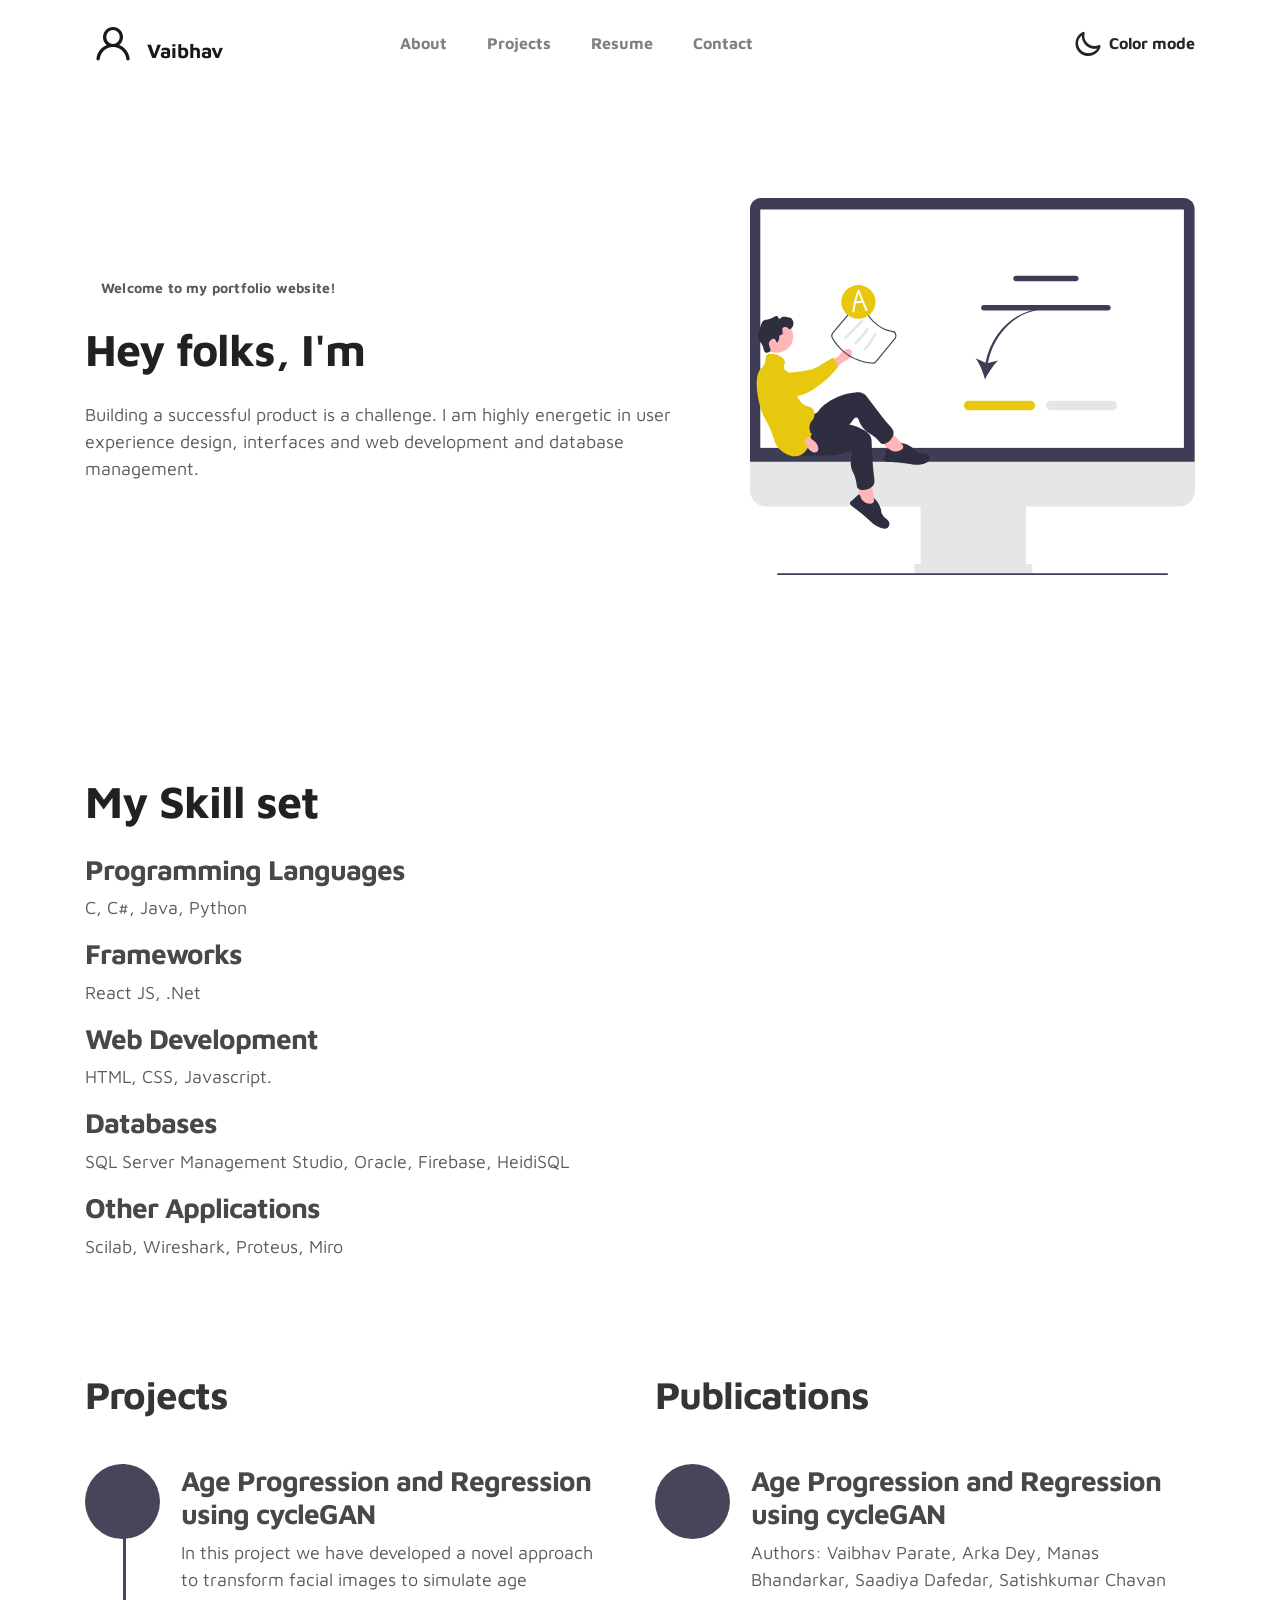
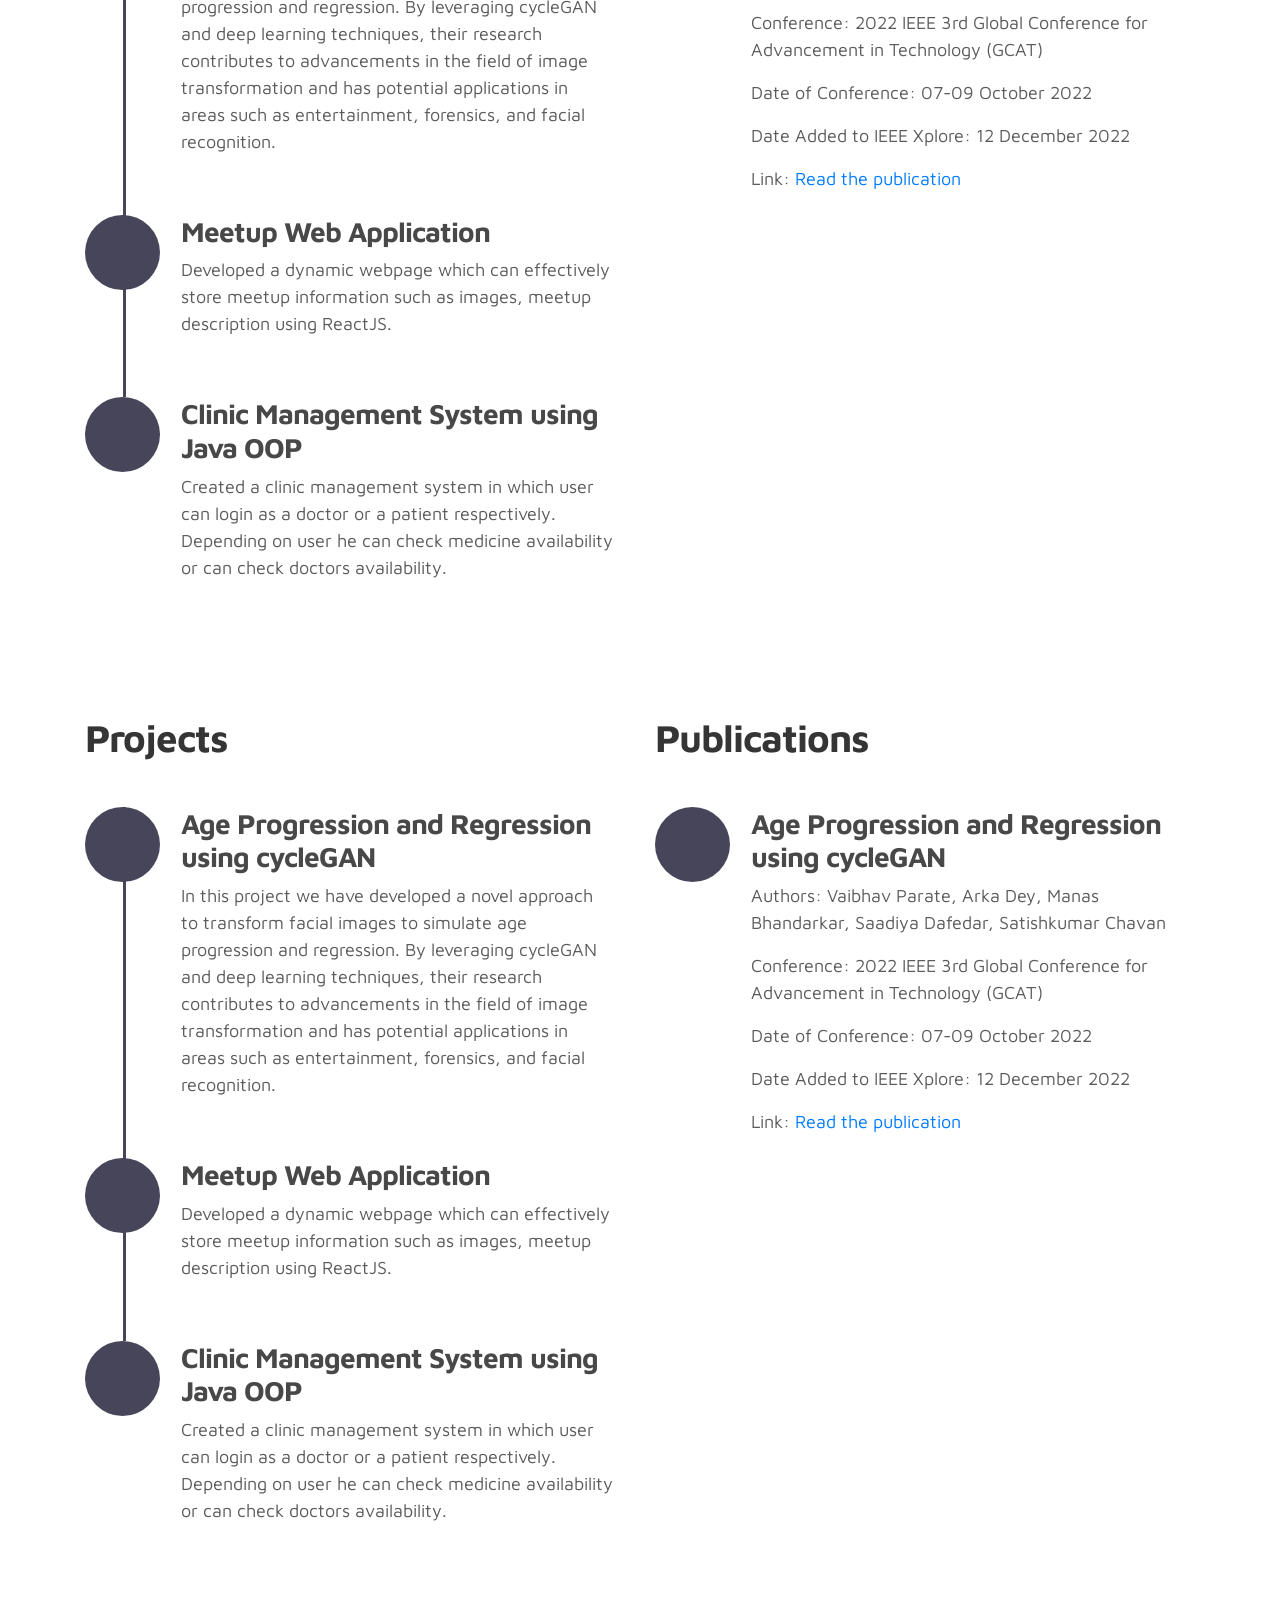
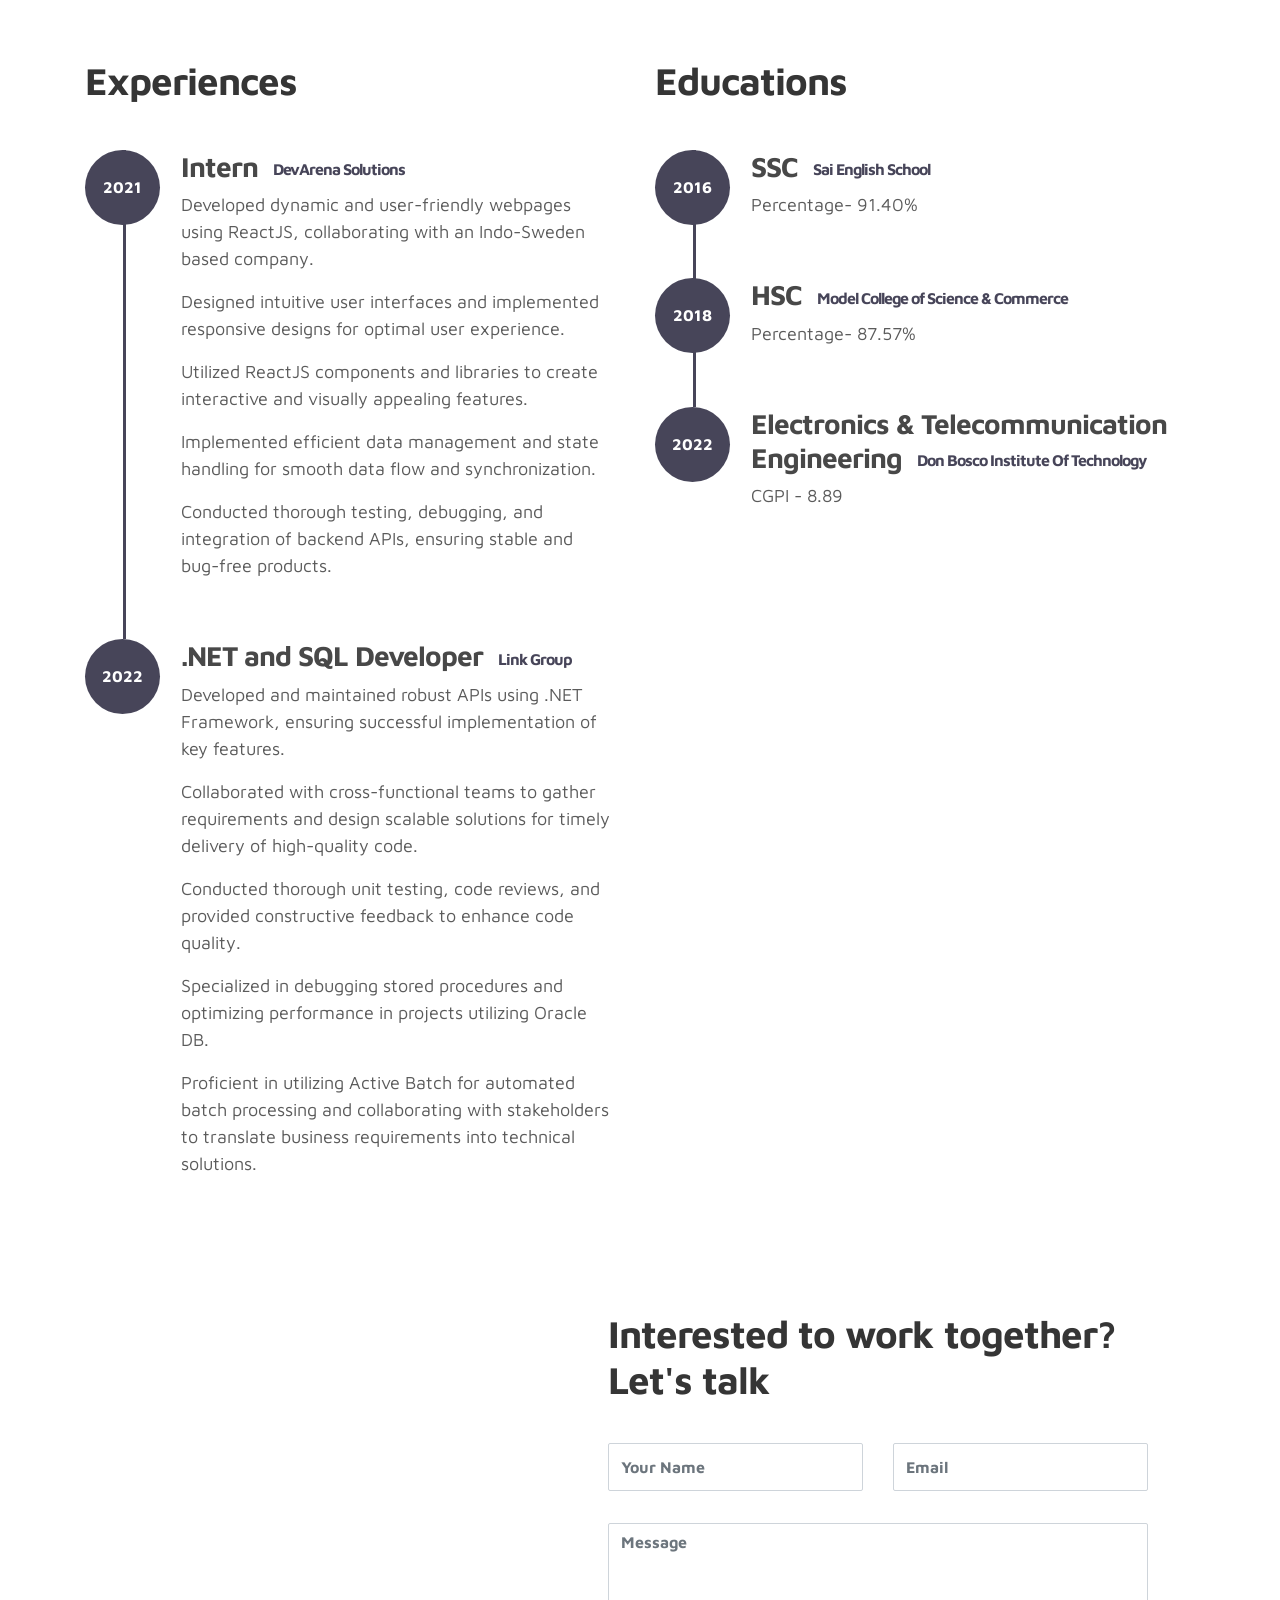
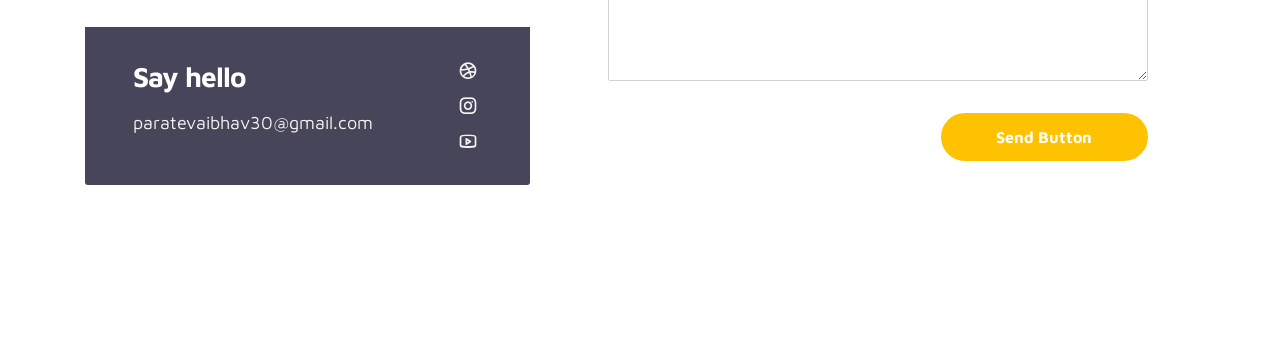
==== commit 8a3817b9: "Update index.html" ====
--- a/index.html
+++ b/index.html
@@ -376,9 +376,6 @@
           <div class="container">
                <div class="row">
 
-                    <div class="col-lg-12 col-12">                                
-                        <p class="copyright-text text-center">Copyright &copy; 2019 Company Name . All rights reserved</p>
-                    </div>
                     
                </div>
           </div>
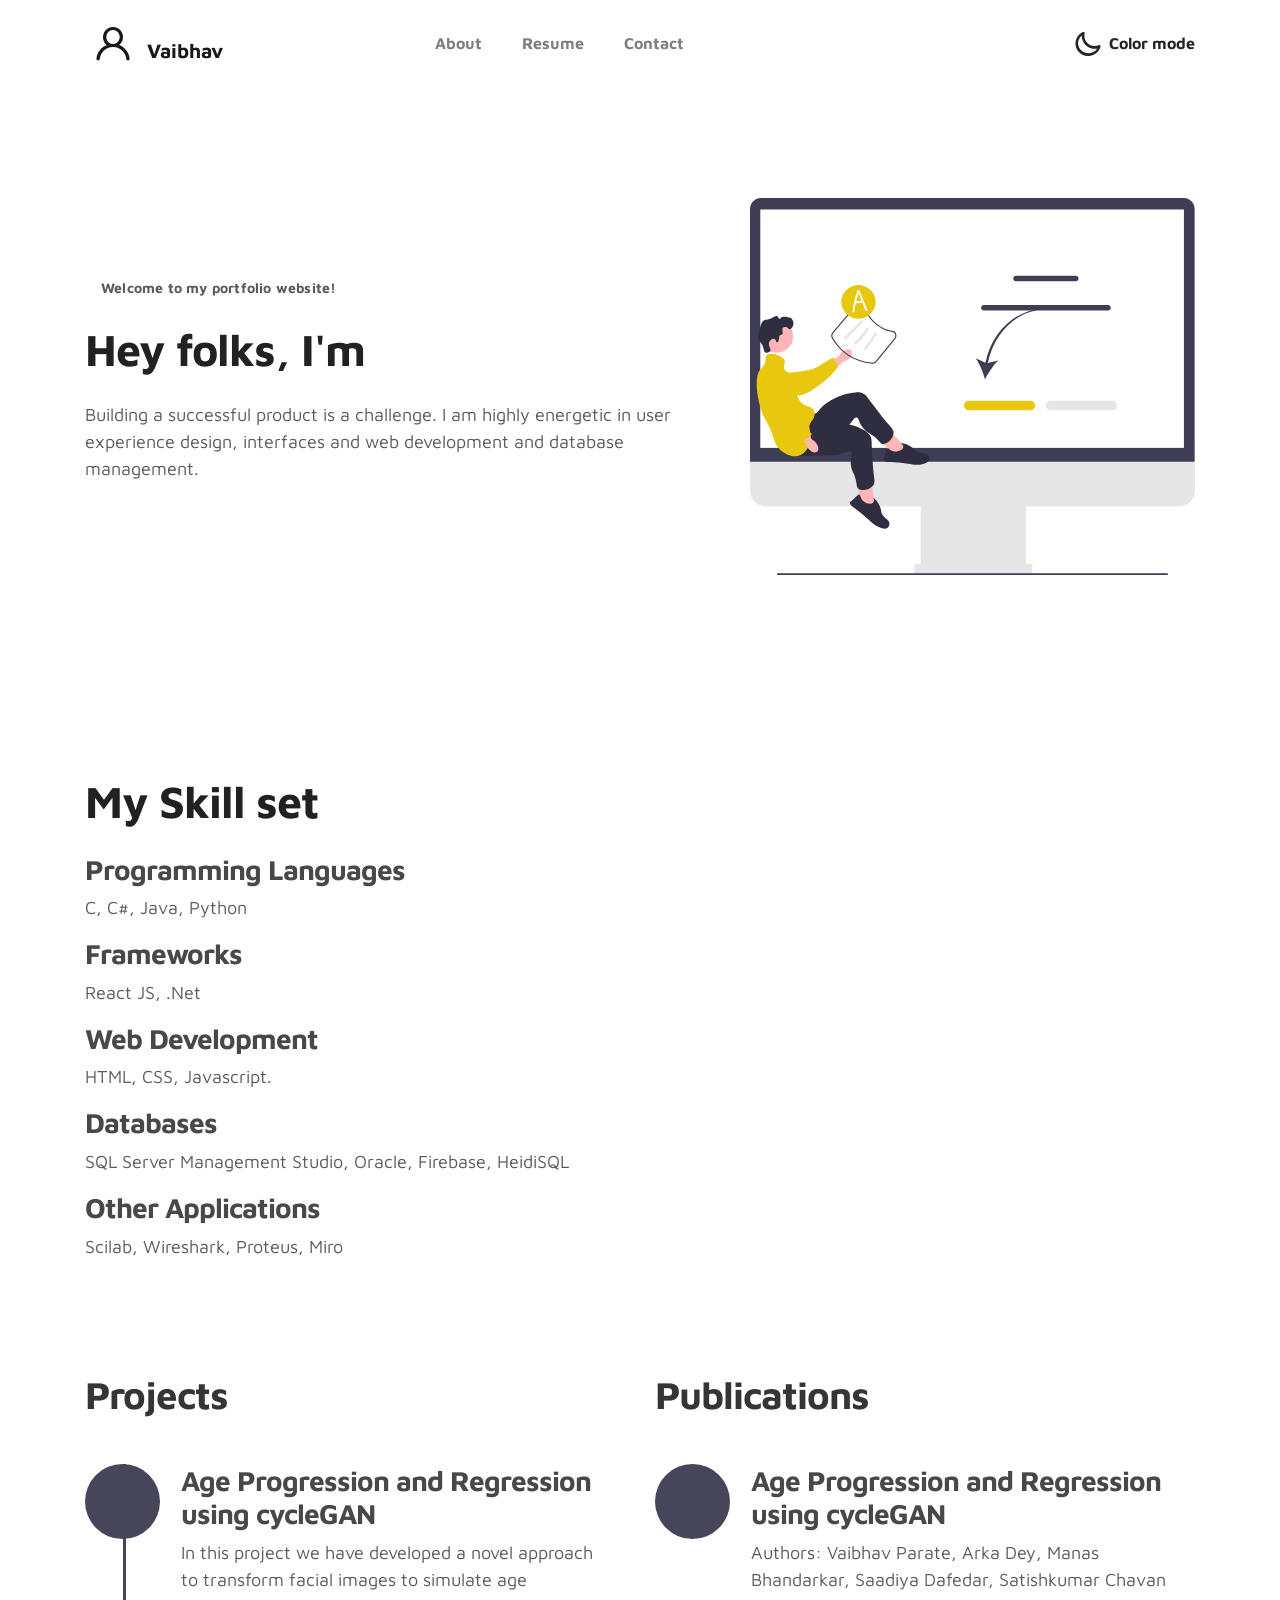
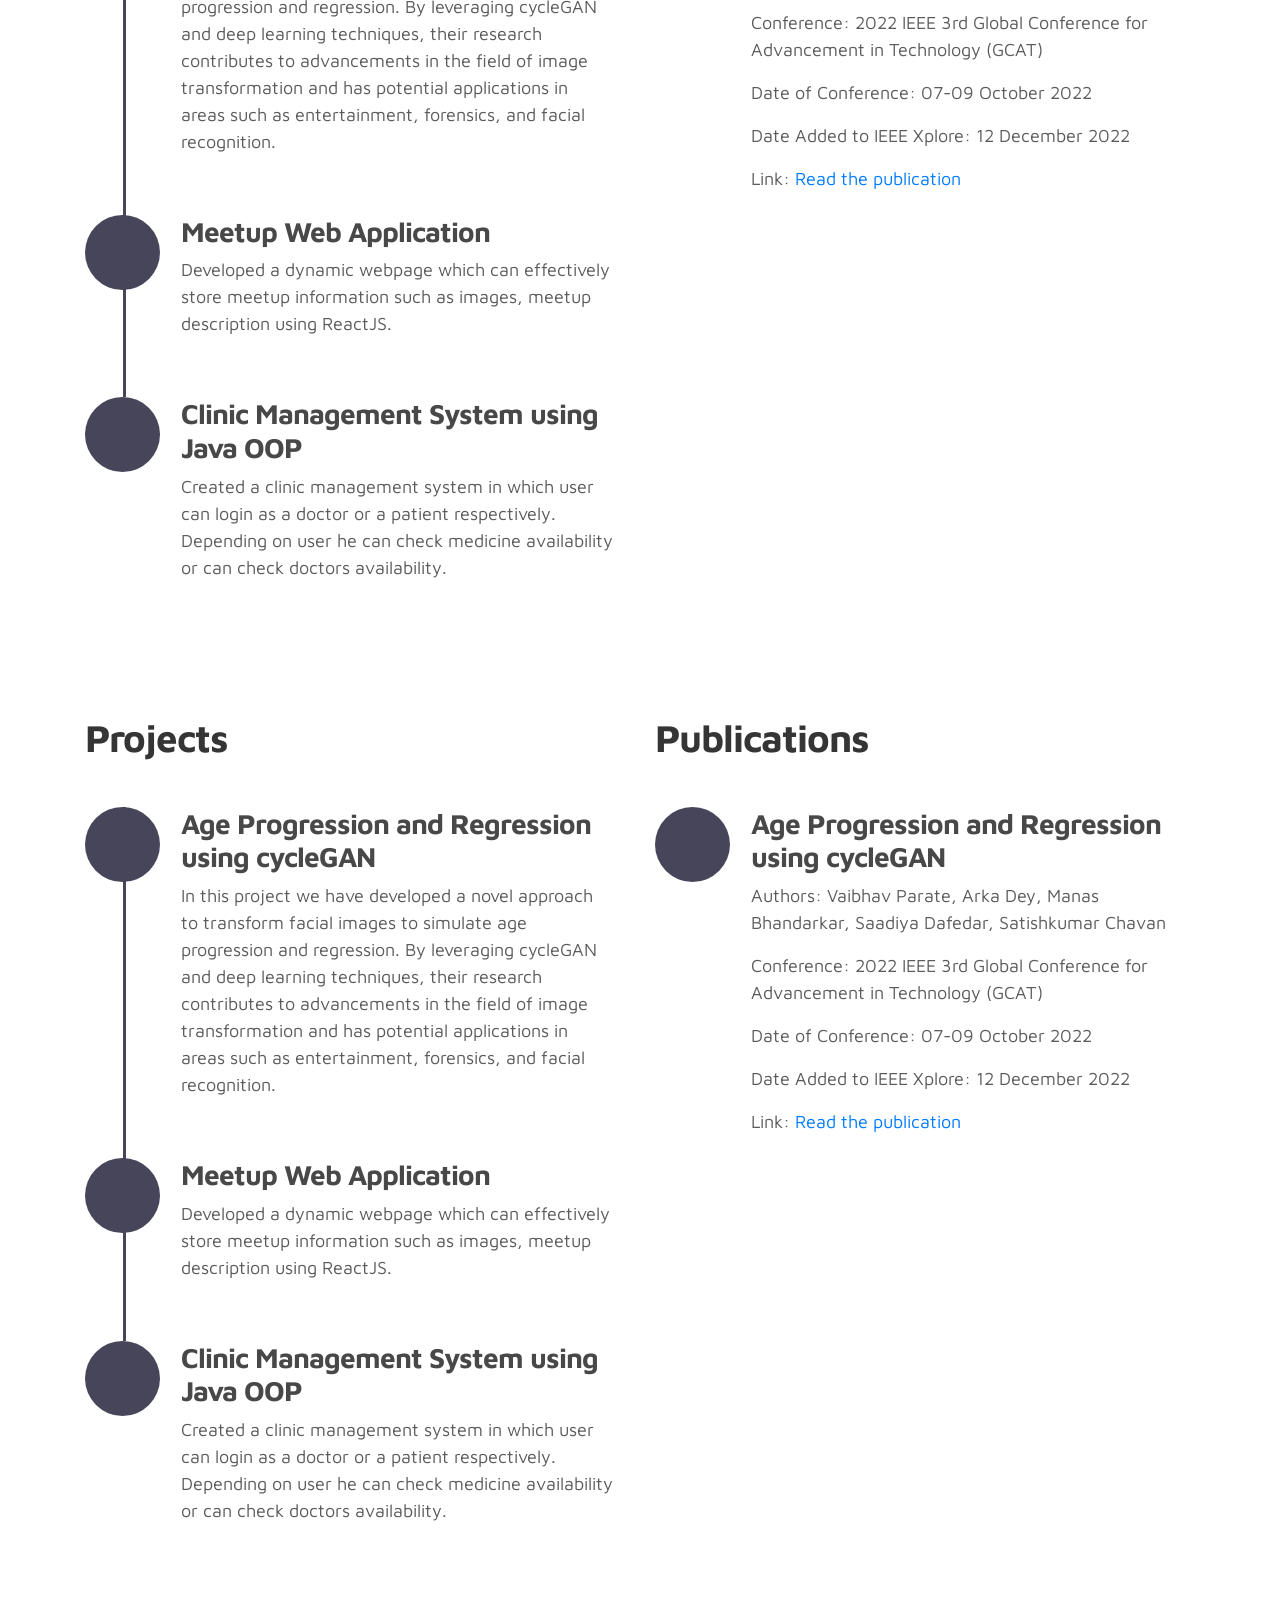
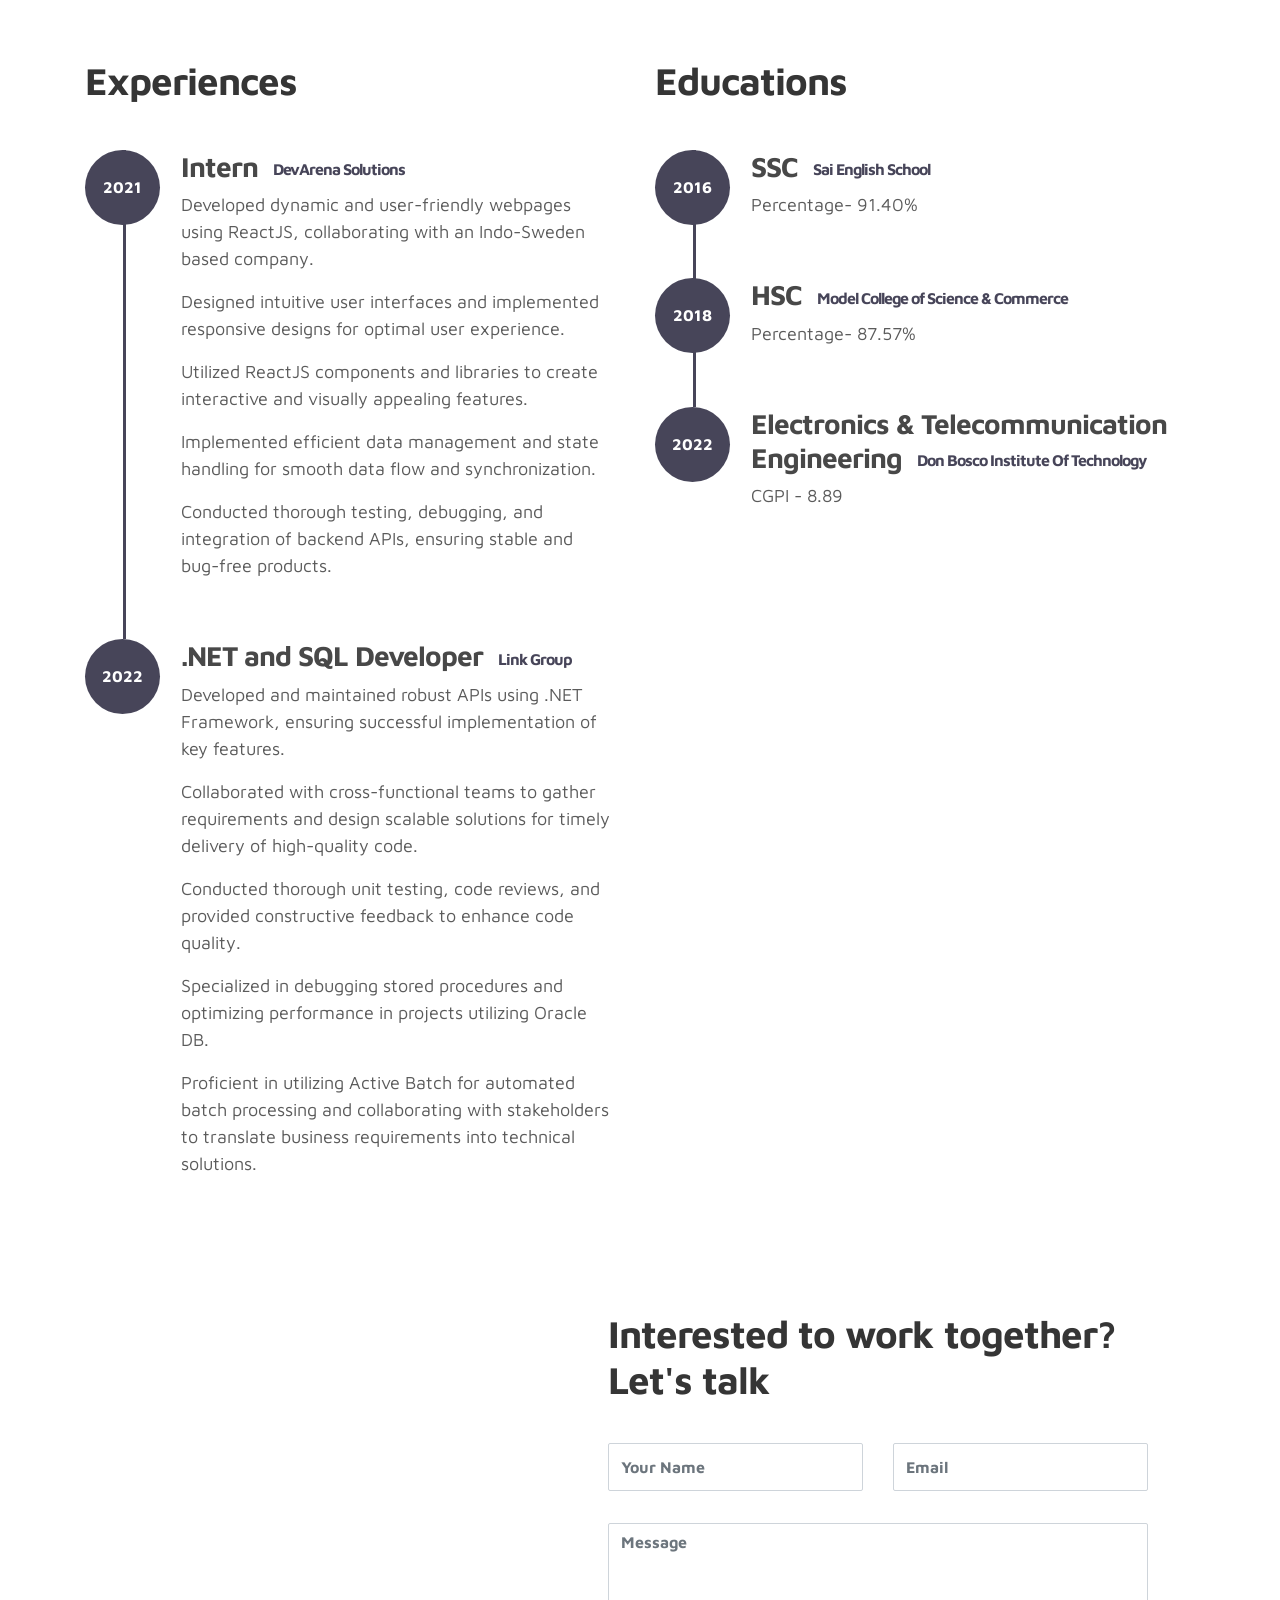
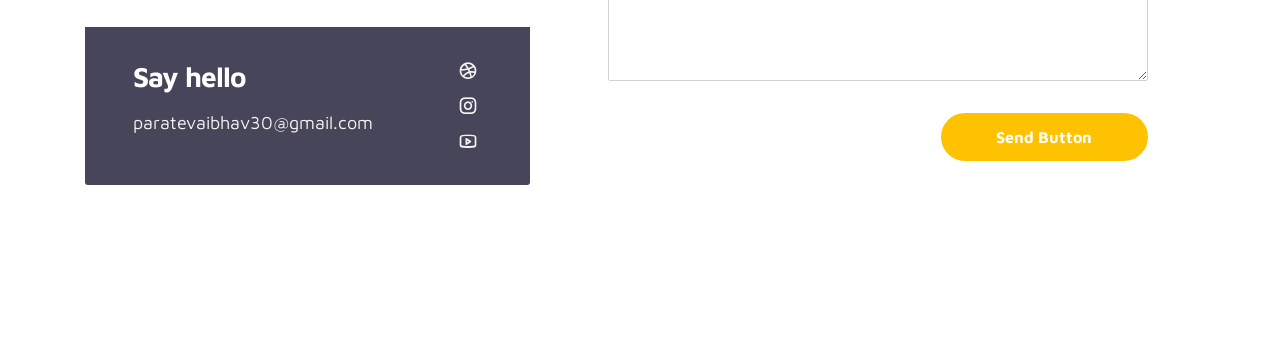
==== commit 2224434a: "Update index.html" ====
--- a/index.html
+++ b/index.html
@@ -36,9 +36,6 @@
                 <ul class="navbar-nav mx-auto">
                     <li class="nav-item">
                         <a href="#about" class="nav-link"><span data-hover="About">About</span></a>
-                    </li>
-                    <li class="nav-item">
-                        <a href="#project" class="nav-link"><span data-hover="Projects">Projects</span></a>
                     </li>
                     <li class="nav-item">
                         <a href="#resume" class="nav-link"><span data-hover="Resume">Resume</span></a>
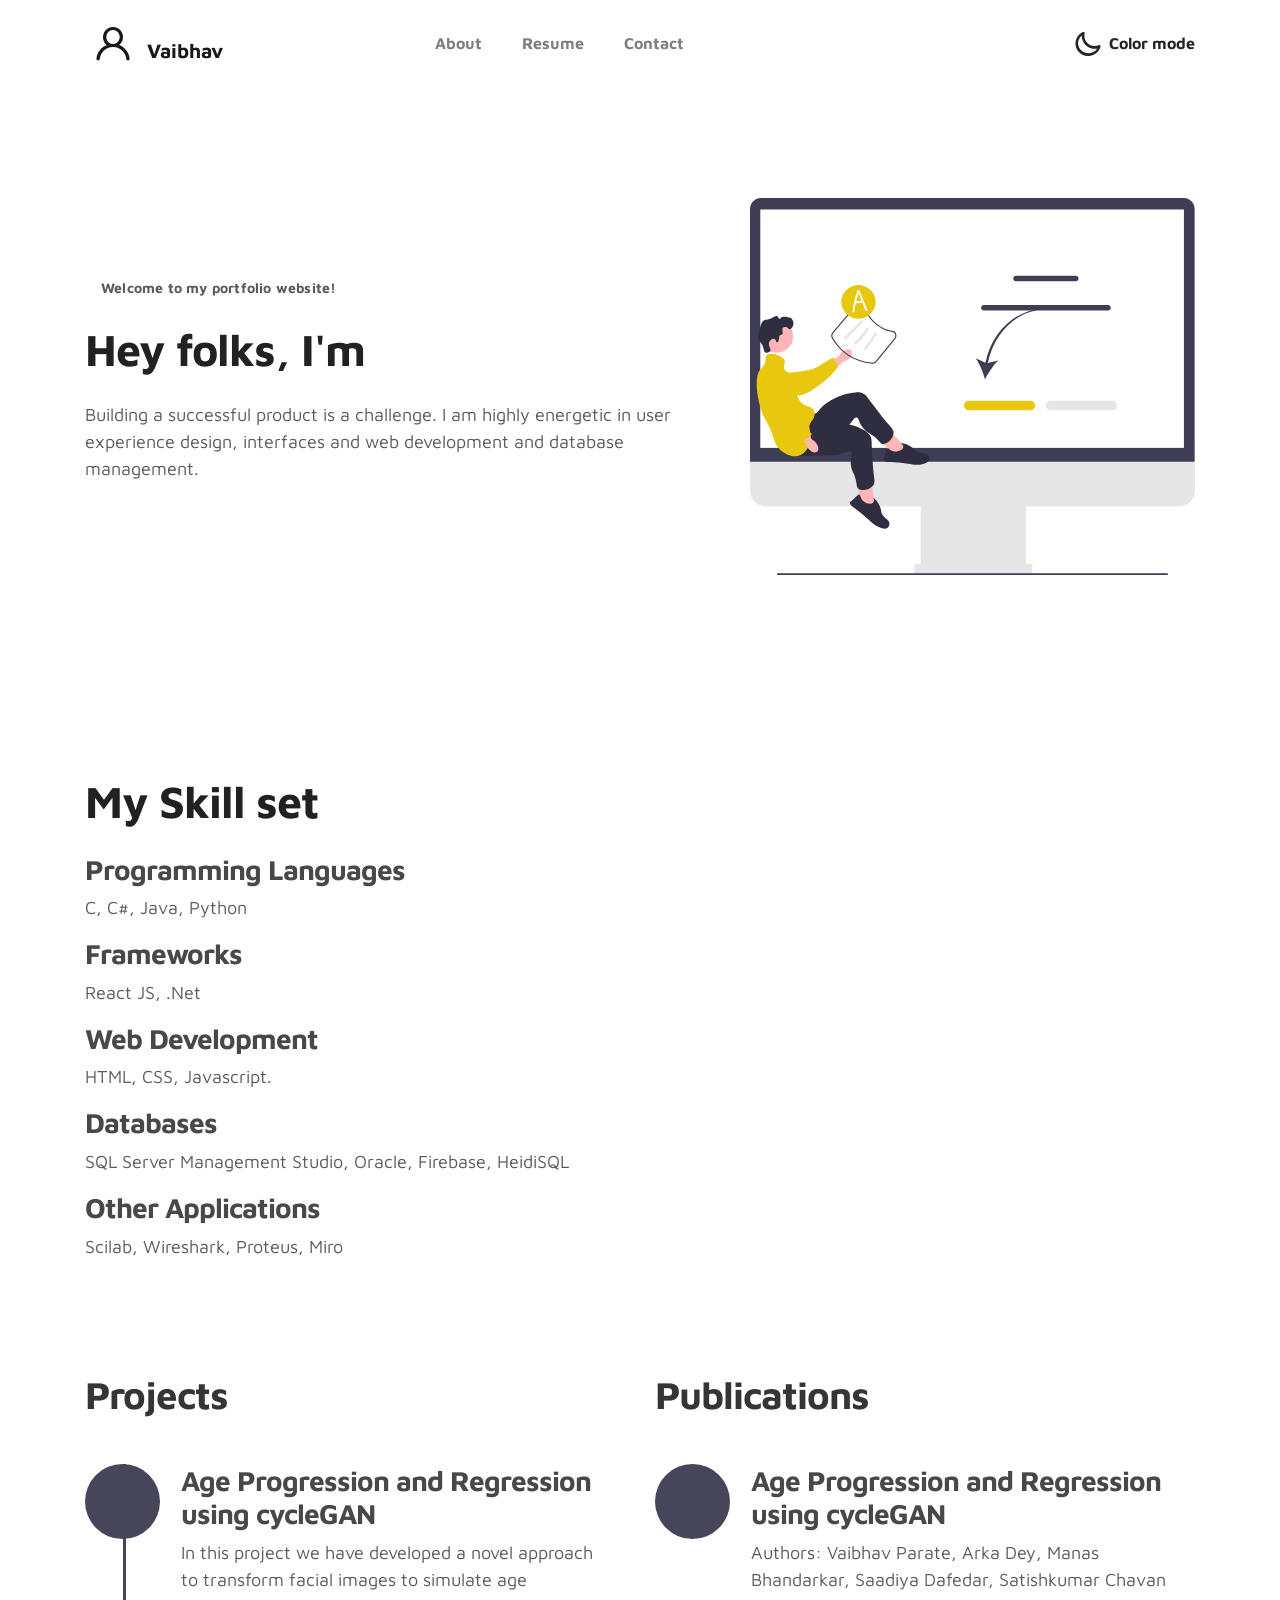
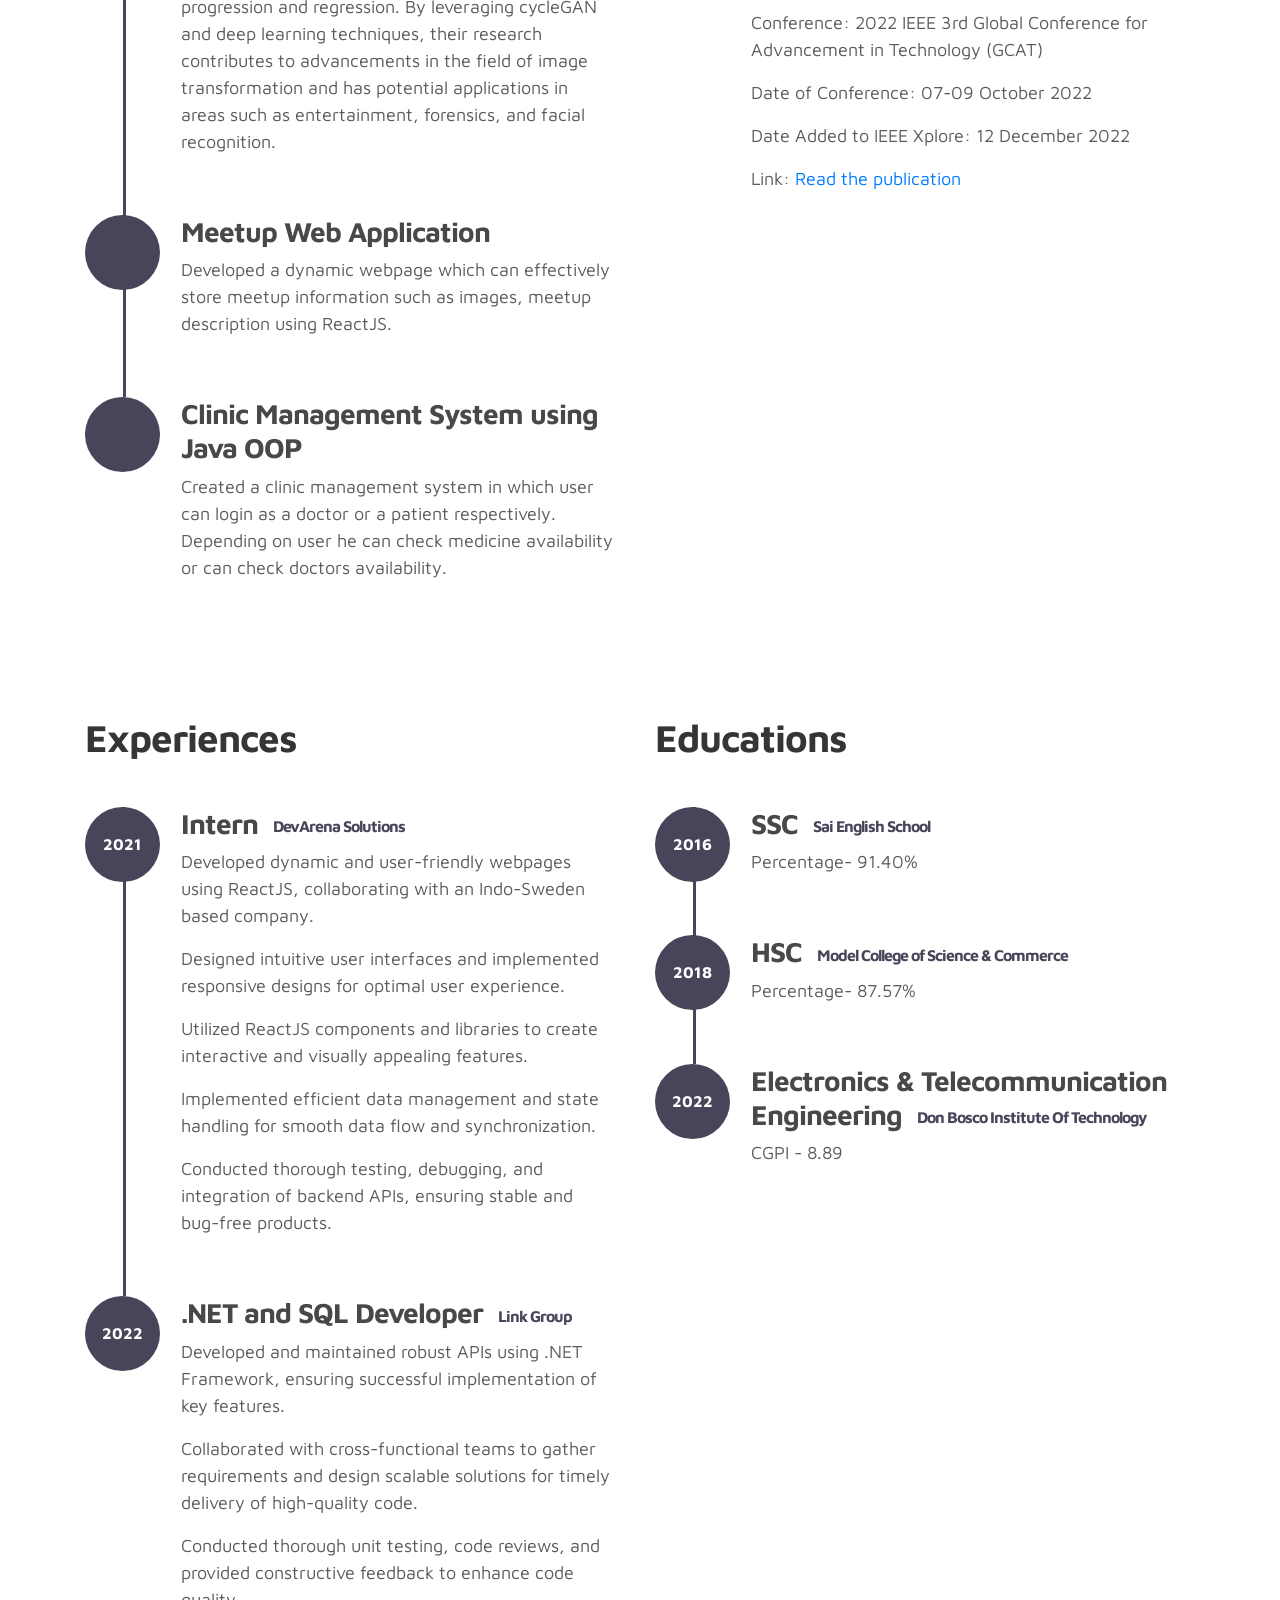
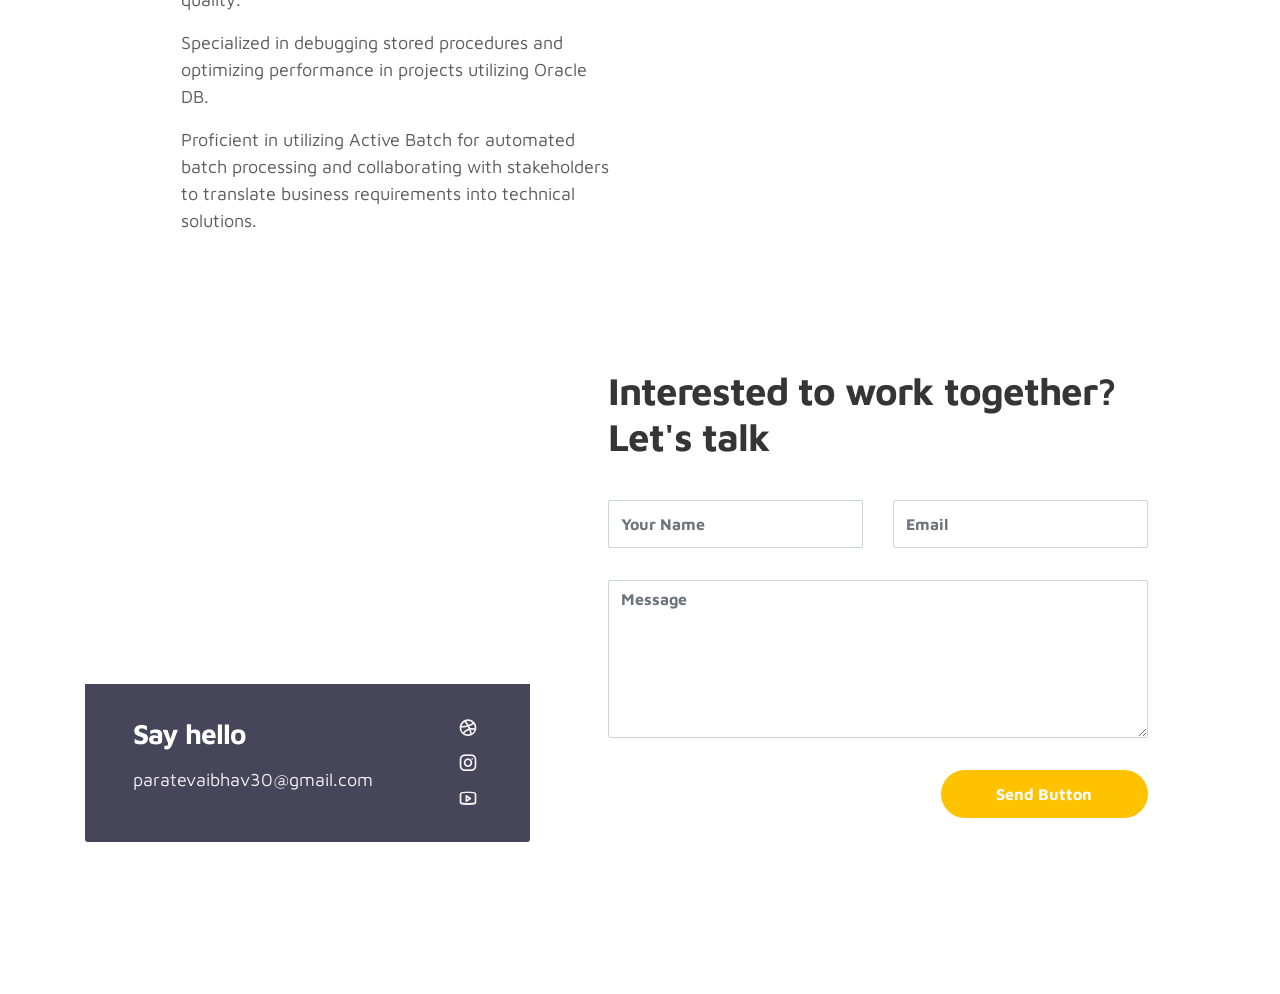
==== commit 78155013: "Update index.html" ====
--- a/index.html
+++ b/index.html
@@ -172,68 +172,6 @@
         </div>
         </div>
     </section>
-    <!-- PROJECTS -->
-    <section class="resume py-5 d-lg-flex justify-content-center align-items-center" id="resume">
-        <div class="container">
-          <div class="row">
-          <div class="col-lg-6 col-12">
-            <h2 class="mb-4">Projects</h2>
-
-              <div class="timeline">
-                  <div class="timeline-wrapper">
-                       <div class="timeline-yr">
-                       </div>
-                       <div class="timeline-info">
-                            <h3><span>Age Progression and Regression using cycleGAN</span></h3>
-                            <p>In this project we have developed a novel approach to transform facial images to simulate age progression and regression. By leveraging cycleGAN and deep learning techniques, their research contributes to advancements in the field of image transformation and has potential applications in areas such as entertainment, forensics, and facial recognition.</p>
-                       </div>
-                  </div>
-
-                  <div class="timeline-wrapper">
-                      <div class="timeline-yr">
-                      </div>
-                      <div class="timeline-info">
-                          <h3><span>Meetup Web Application</span></h3>
-                          <p>Developed a dynamic webpage which can effectively store meetup information such as images, meetup description using ReactJS.</p>
-                      </div>
-                  </div>
-
-                  <div class="timeline-wrapper">
-                    <div class="timeline-yr">
-                    </div>
-                    <div class="timeline-info">
-                        <h3><span>Clinic Management System using Java OOP</span></h3>
-                        <p>Created a clinic management system in which user can login as a doctor or a patient respectively. Depending on user he can check medicine availability or can check doctors availability.</p>
-                    </div>
-                </div>
-
-              </div>
-          </div>
-          <div class="col-lg-6 col-12">
-            <h2 class="mb-4 mobile-mt-2">Publications</h2>
-
-              <div class="timeline">
-                  <div class="timeline-wrapper">
-                       <div class="timeline-yr">
-                       </div>
-                       <div class="timeline-info">
-                            <h3><span>Age Progression and Regression using cycleGAN </span></h3>
-                            <p>Authors: Vaibhav Parate, Arka Dey, Manas Bhandarkar, Saadiya Dafedar, Satishkumar Chavan </p>
-
-                              <p>Conference: 2022 IEEE 3rd Global Conference for Advancement in Technology (GCAT) </p>
-                              
-                              <p>Date of Conference: 07-09 October 2022 </p>
-                              
-                              <p>Date Added to IEEE Xplore: 12 December 2022 </p>
-                              
-                              <p>Link: <a href="https://ieeexplore.ieee.org/document/9972089/authors#authors">Read the publication</a></p>
-                       </div>
-                  </div>
-              </div>
-          </div>
-        </div>
-        </div>
-    </section>
     
     <!-- FEATURES -->
     <section class="resume py-5 d-lg-flex justify-content-center align-items-center" id="resume">
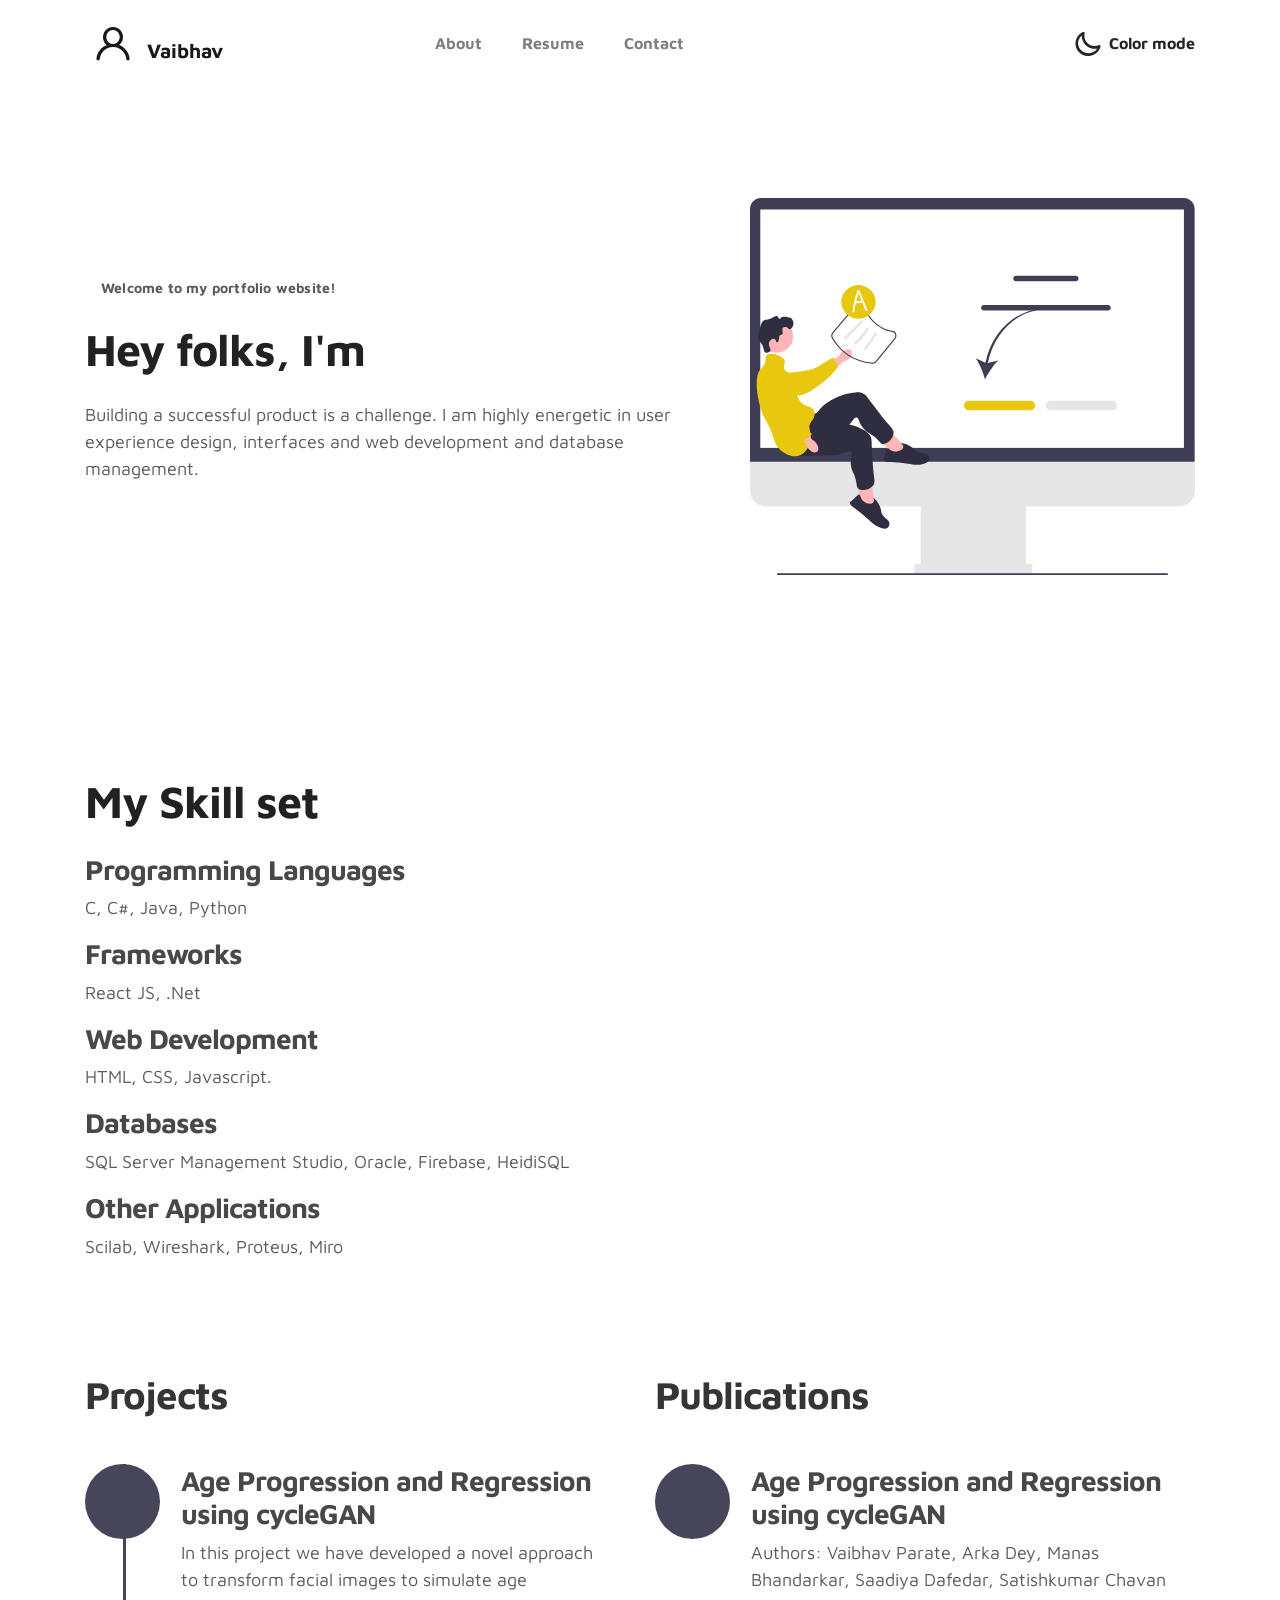
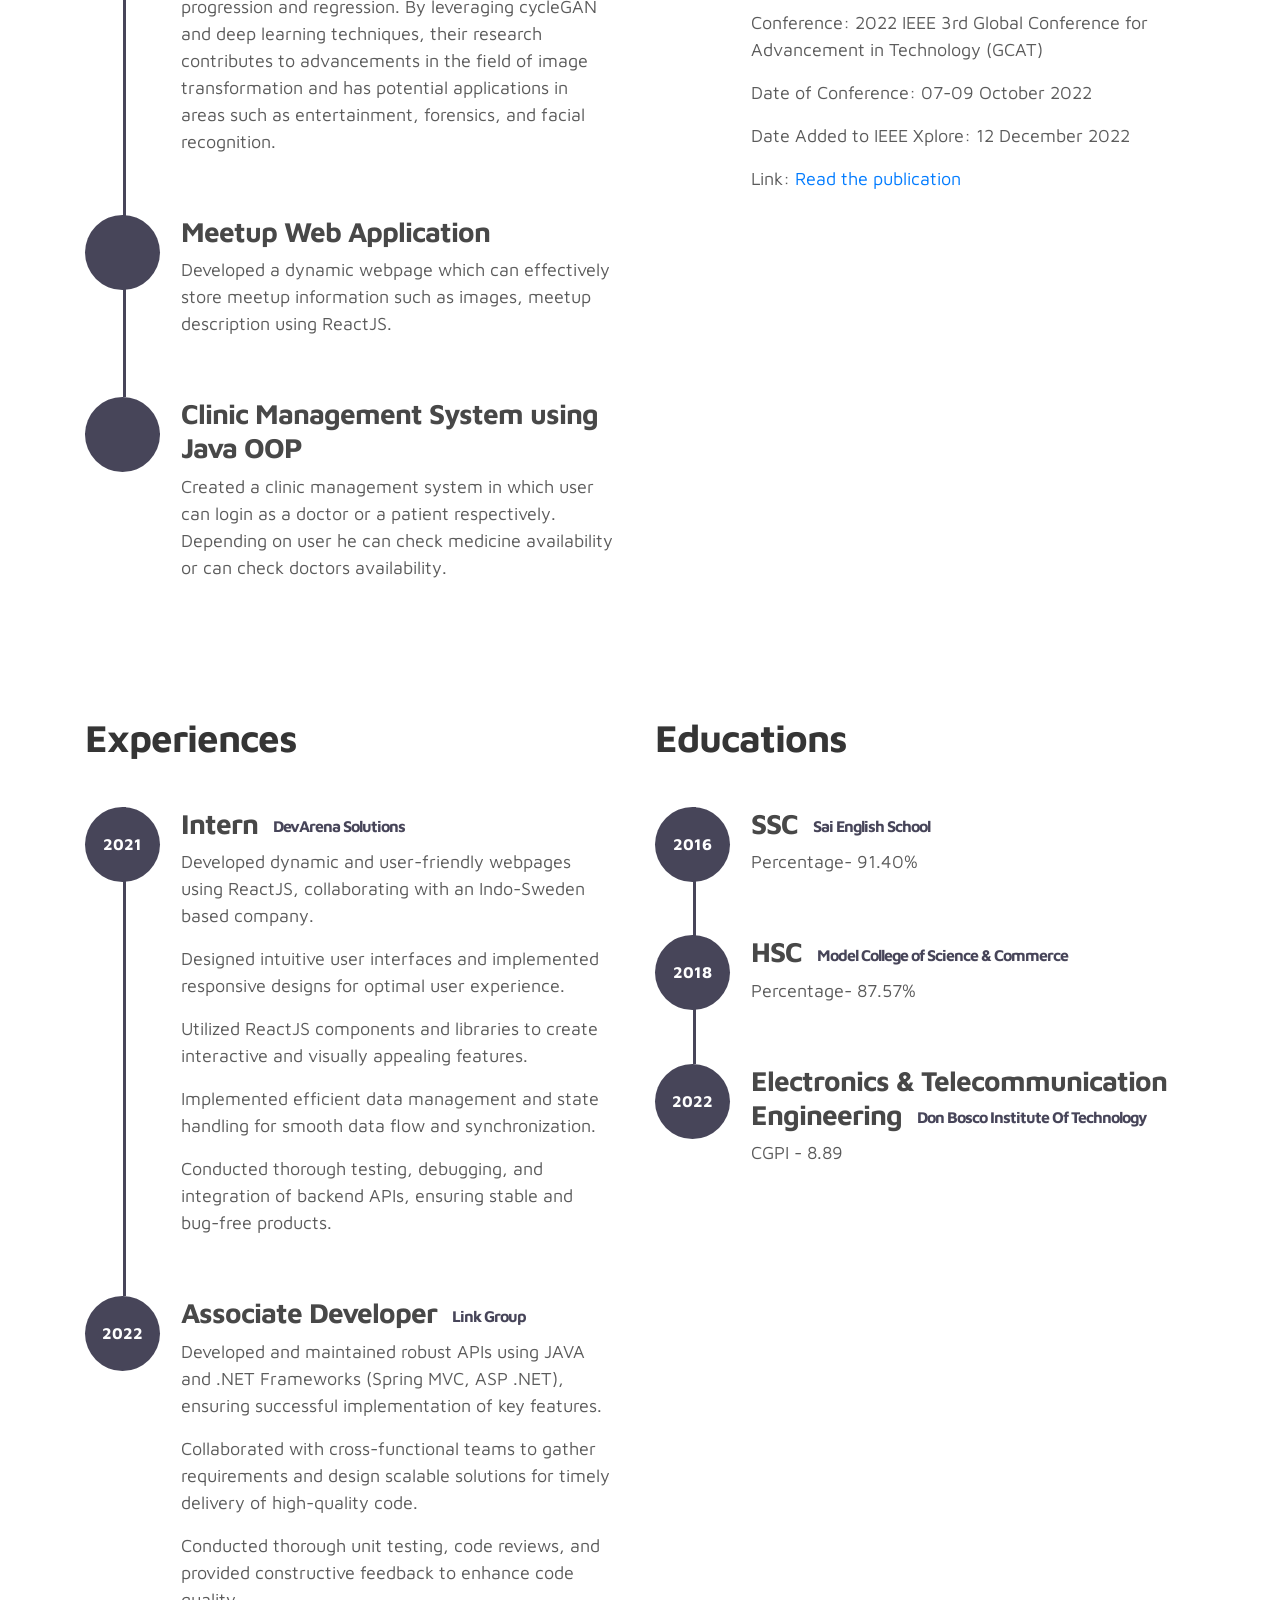
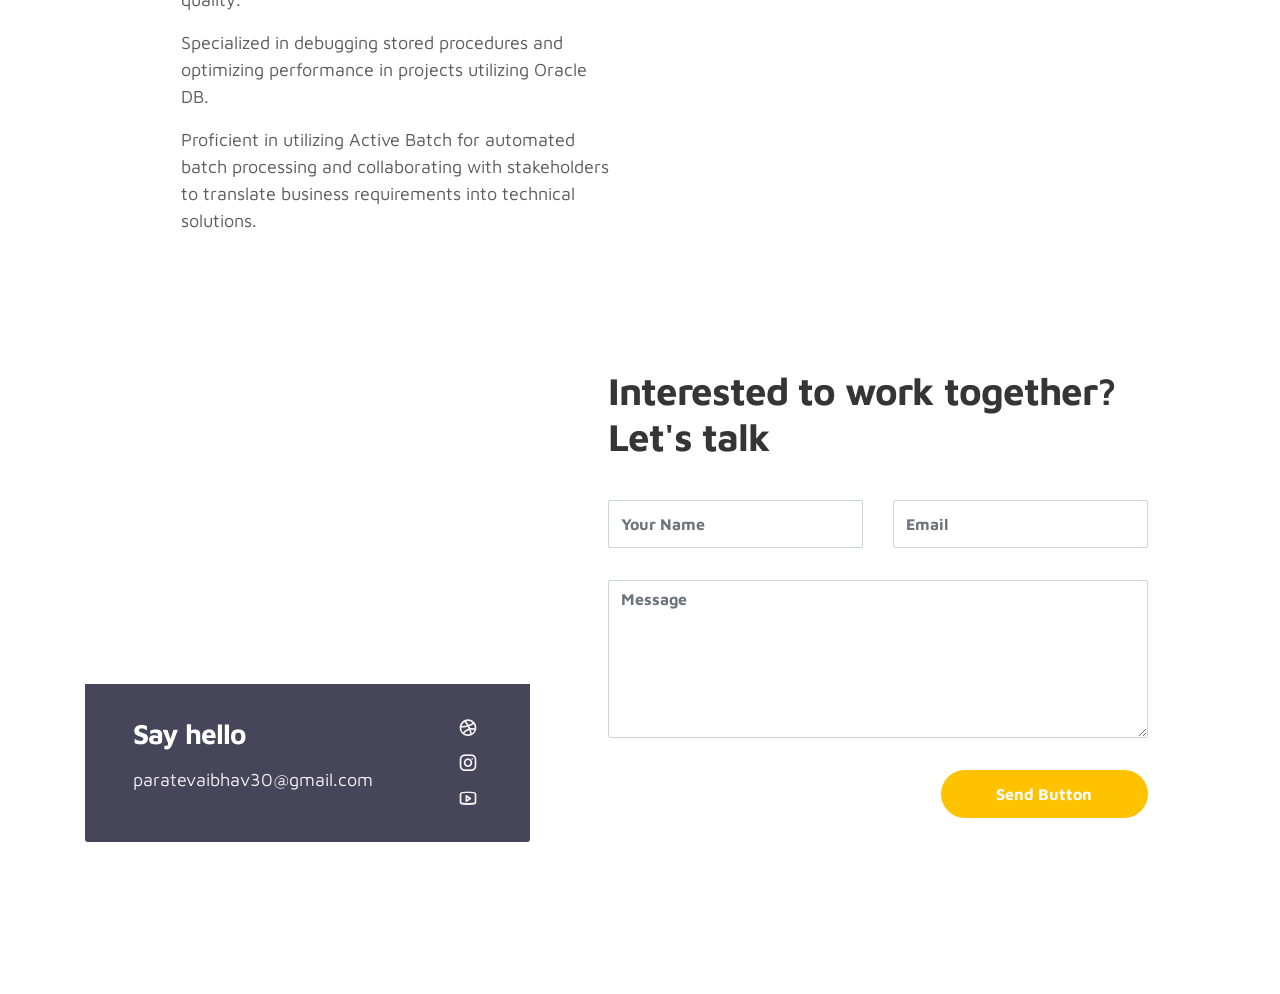
==== commit df579d64: "Update index.html" ====
--- a/index.html
+++ b/index.html
@@ -201,8 +201,8 @@
                                 <span>2022</span>
                             </div>
                             <div class="timeline-info">
-                                <h3><span>.NET and SQL Developer</span><small>Link Group</small></h3>
-                                <p>Developed and maintained robust APIs using .NET Framework, ensuring successful implementation of key features.</p>
+                                <h3><span>Associate Developer</span><small>Link Group</small></h3>
+                                <p>Developed and maintained robust APIs using JAVA and .NET Frameworks (Spring MVC, ASP .NET), ensuring successful implementation of key features.</p>
                                 <p> Collaborated with cross-functional teams to gather requirements and design scalable solutions for timely delivery of high-quality code.</p>
                                 <p>Conducted thorough unit testing, code reviews, and provided constructive feedback to enhance code quality.</p>
                                 <p>Specialized in debugging stored procedures and optimizing performance in projects utilizing Oracle DB.</p>
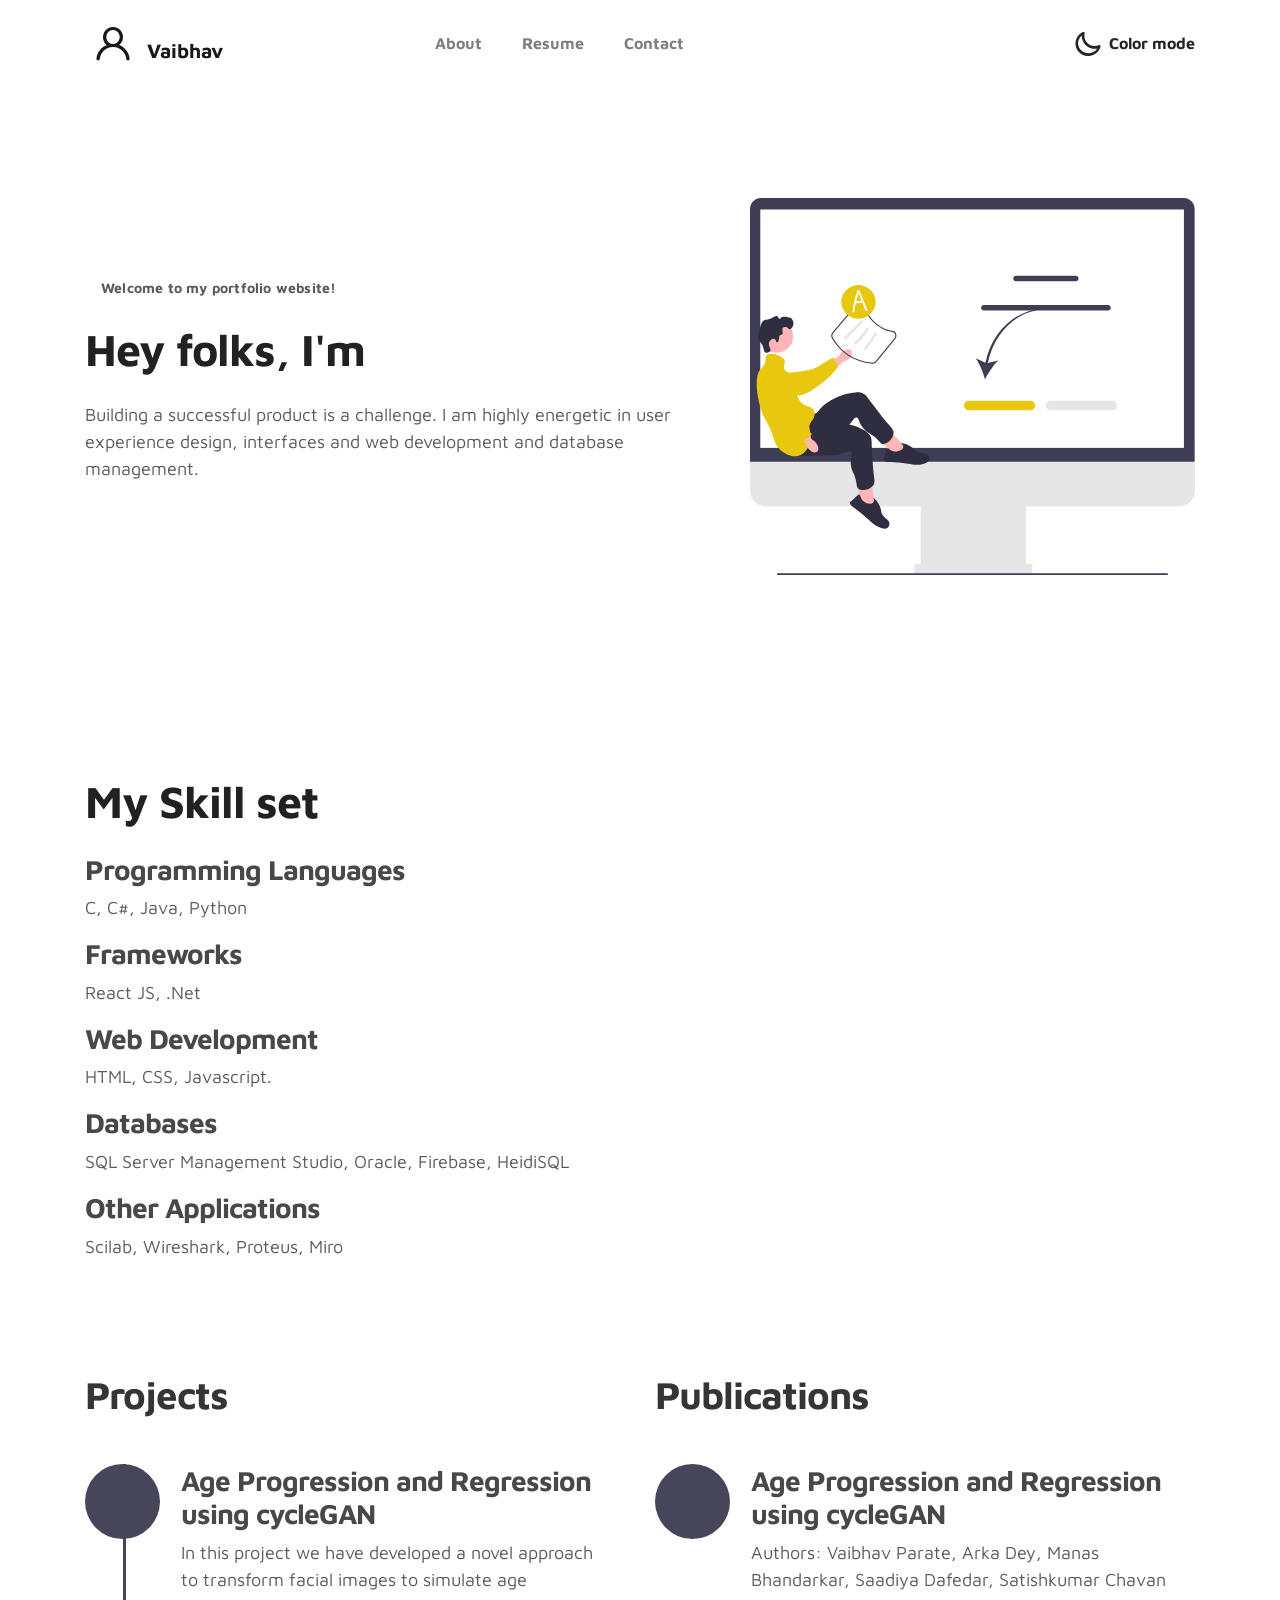
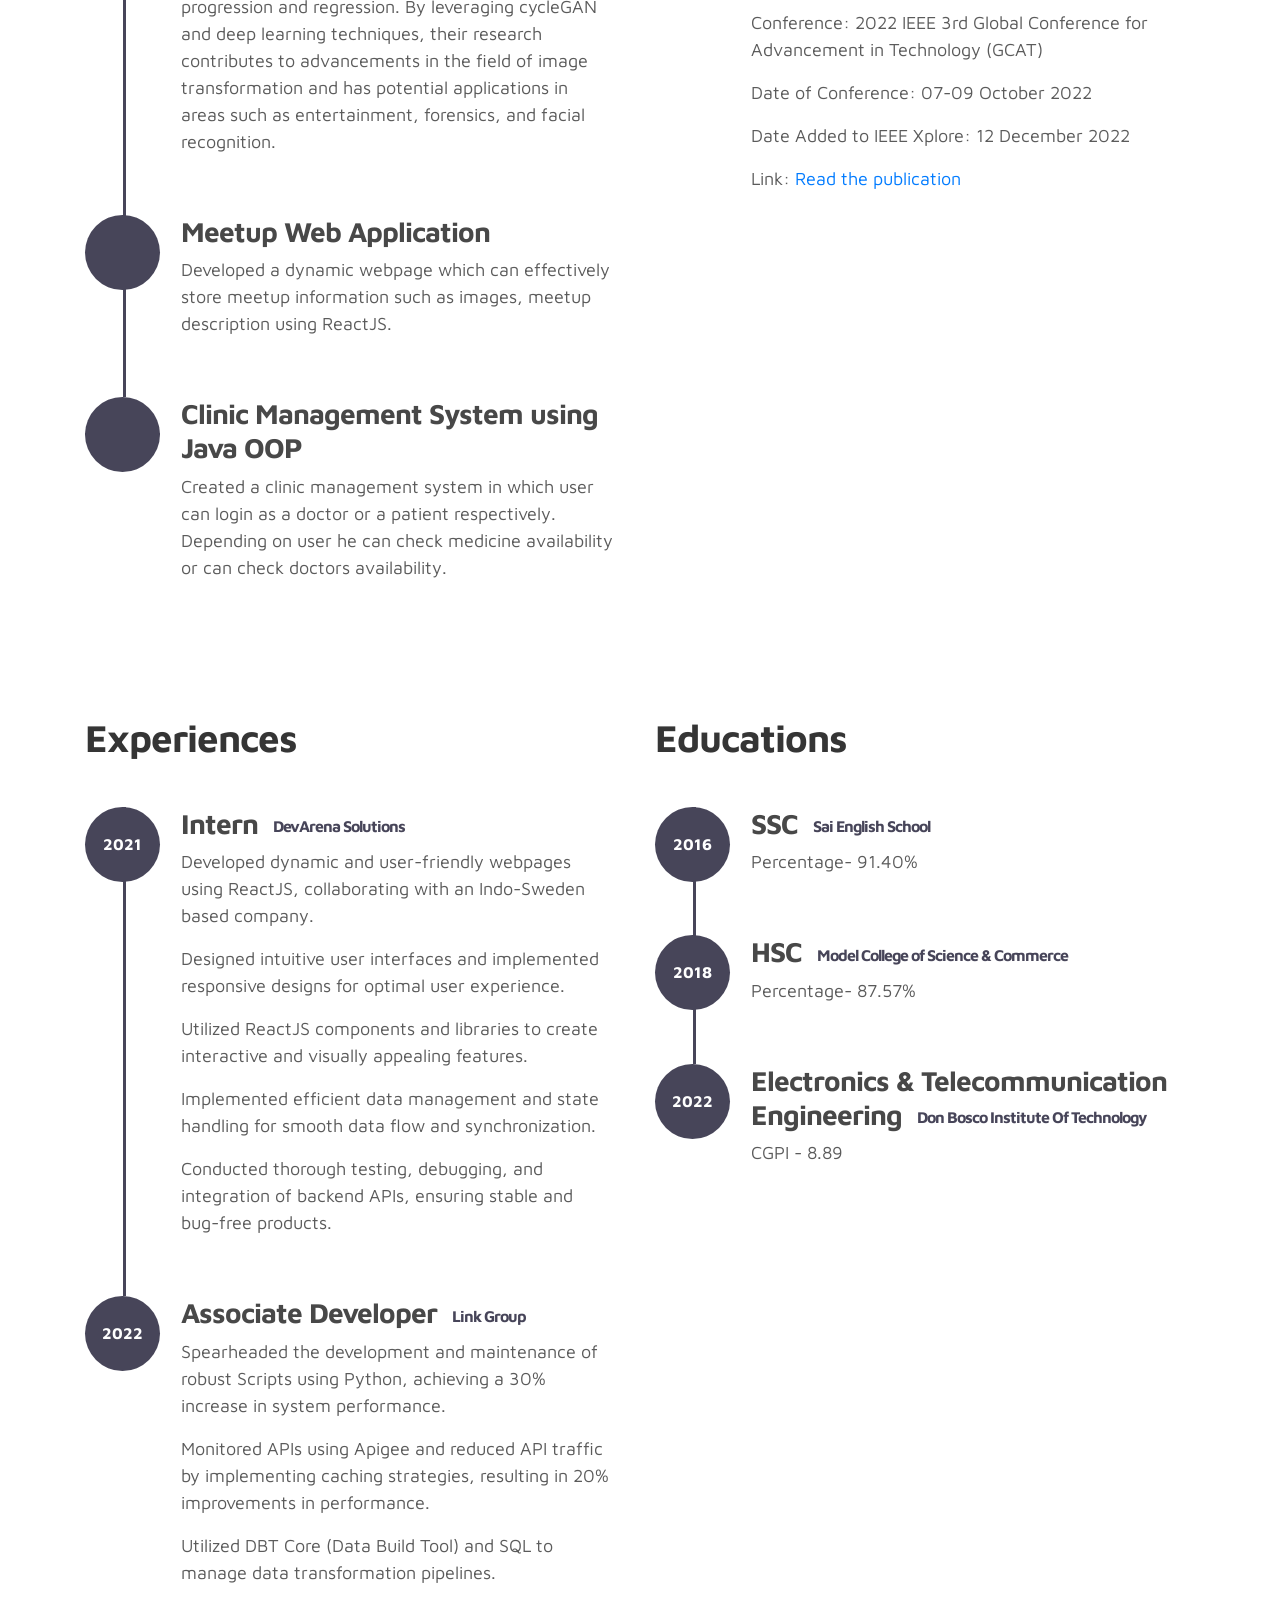
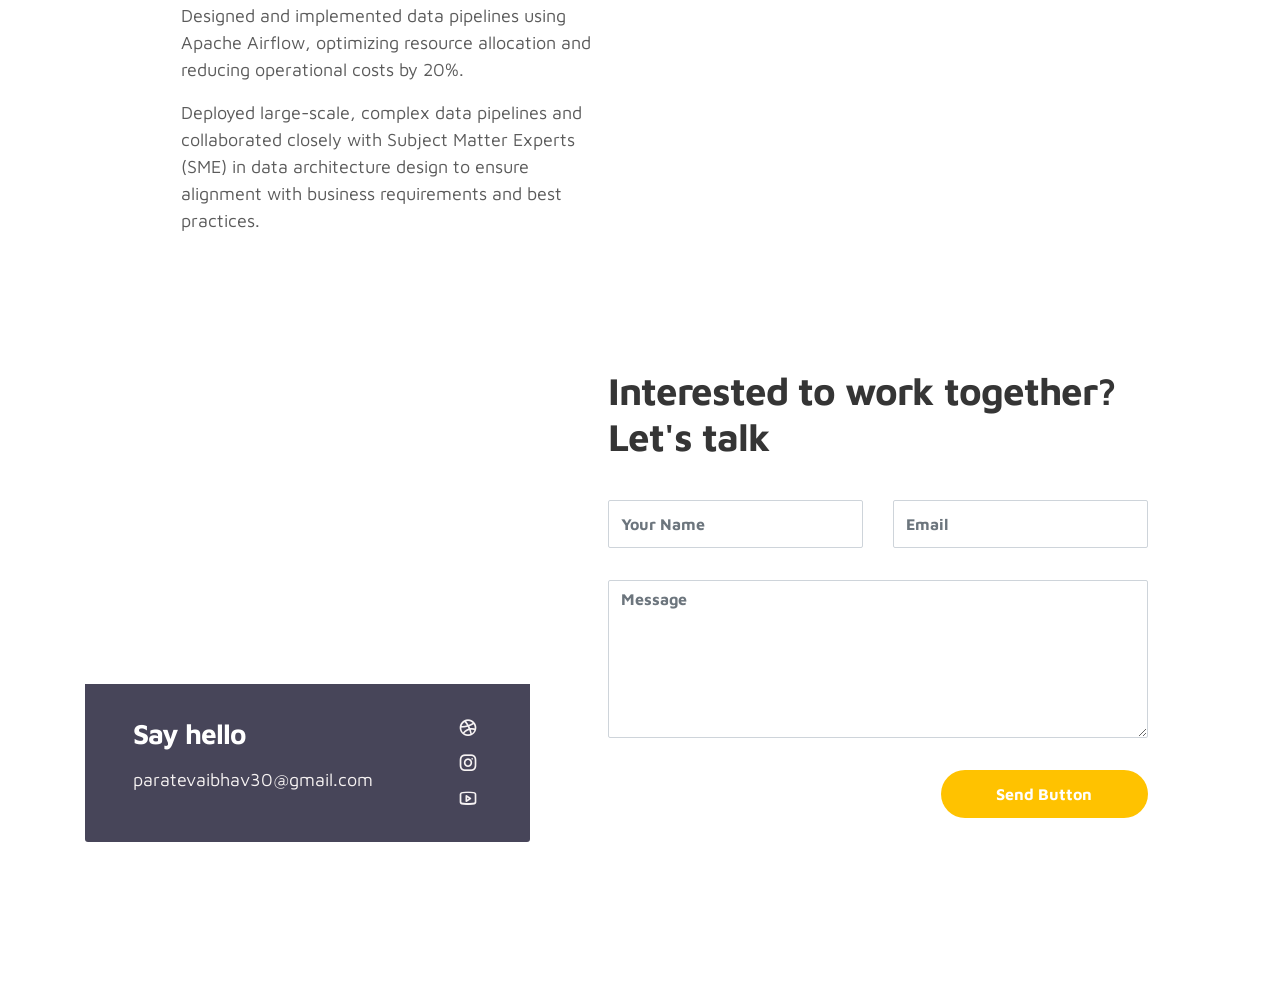
==== commit 9a0def53: "Update index.html Data Engineering changes" ====
--- a/index.html
+++ b/index.html
@@ -69,8 +69,8 @@
                             <span class="mr-2">Hey folks, I'm</span>
                                 <div class="animated-info">
                                     <span class="animated-item">Vaibhav</span>
-                                    <span class="animated-item">.Net Developer</span>
-                                    <span class="animated-item">SQL Developer</span>
+                                    <span class="animated-item"> Developer</span>
+                                    <span class="animated-item">Aspiring Data Engineer</span>
                                 </div>
                         </h1>
 
@@ -202,11 +202,15 @@
                             </div>
                             <div class="timeline-info">
                                 <h3><span>Associate Developer</span><small>Link Group</small></h3>
-                                <p>Developed and maintained robust APIs using JAVA and .NET Frameworks (Spring MVC, ASP .NET), ensuring successful implementation of key features.</p>
-                                <p> Collaborated with cross-functional teams to gather requirements and design scalable solutions for timely delivery of high-quality code.</p>
-                                <p>Conducted thorough unit testing, code reviews, and provided constructive feedback to enhance code quality.</p>
-                                <p>Specialized in debugging stored procedures and optimizing performance in projects utilizing Oracle DB.</p>
-                                <p>Proficient in utilizing Active Batch for automated batch processing and collaborating with stakeholders to translate business requirements into technical solutions.</p>
+                                <p>Spearheaded the development and maintenance of robust Scripts using Python, achieving a 30% increase in system
+performance.</p>
+<p>Monitored APIs using Apigee and reduced API traffic by implementing caching strategies, resulting in 20%
+improvements in performance.</p>
+<p>Utilized DBT Core (Data Build Tool) and SQL to manage data transformation pipelines.</p>
+<p>Designed and implemented data pipelines using Apache Airflow, optimizing resource allocation and reducing
+operational costs by 20%.</p>
+<p>Deployed large-scale, complex data pipelines and collaborated closely with Subject Matter Experts (SME) in data
+architecture design to ensure alignment with business requirements and best practices.</p>
                             </div>
                         </div>
 
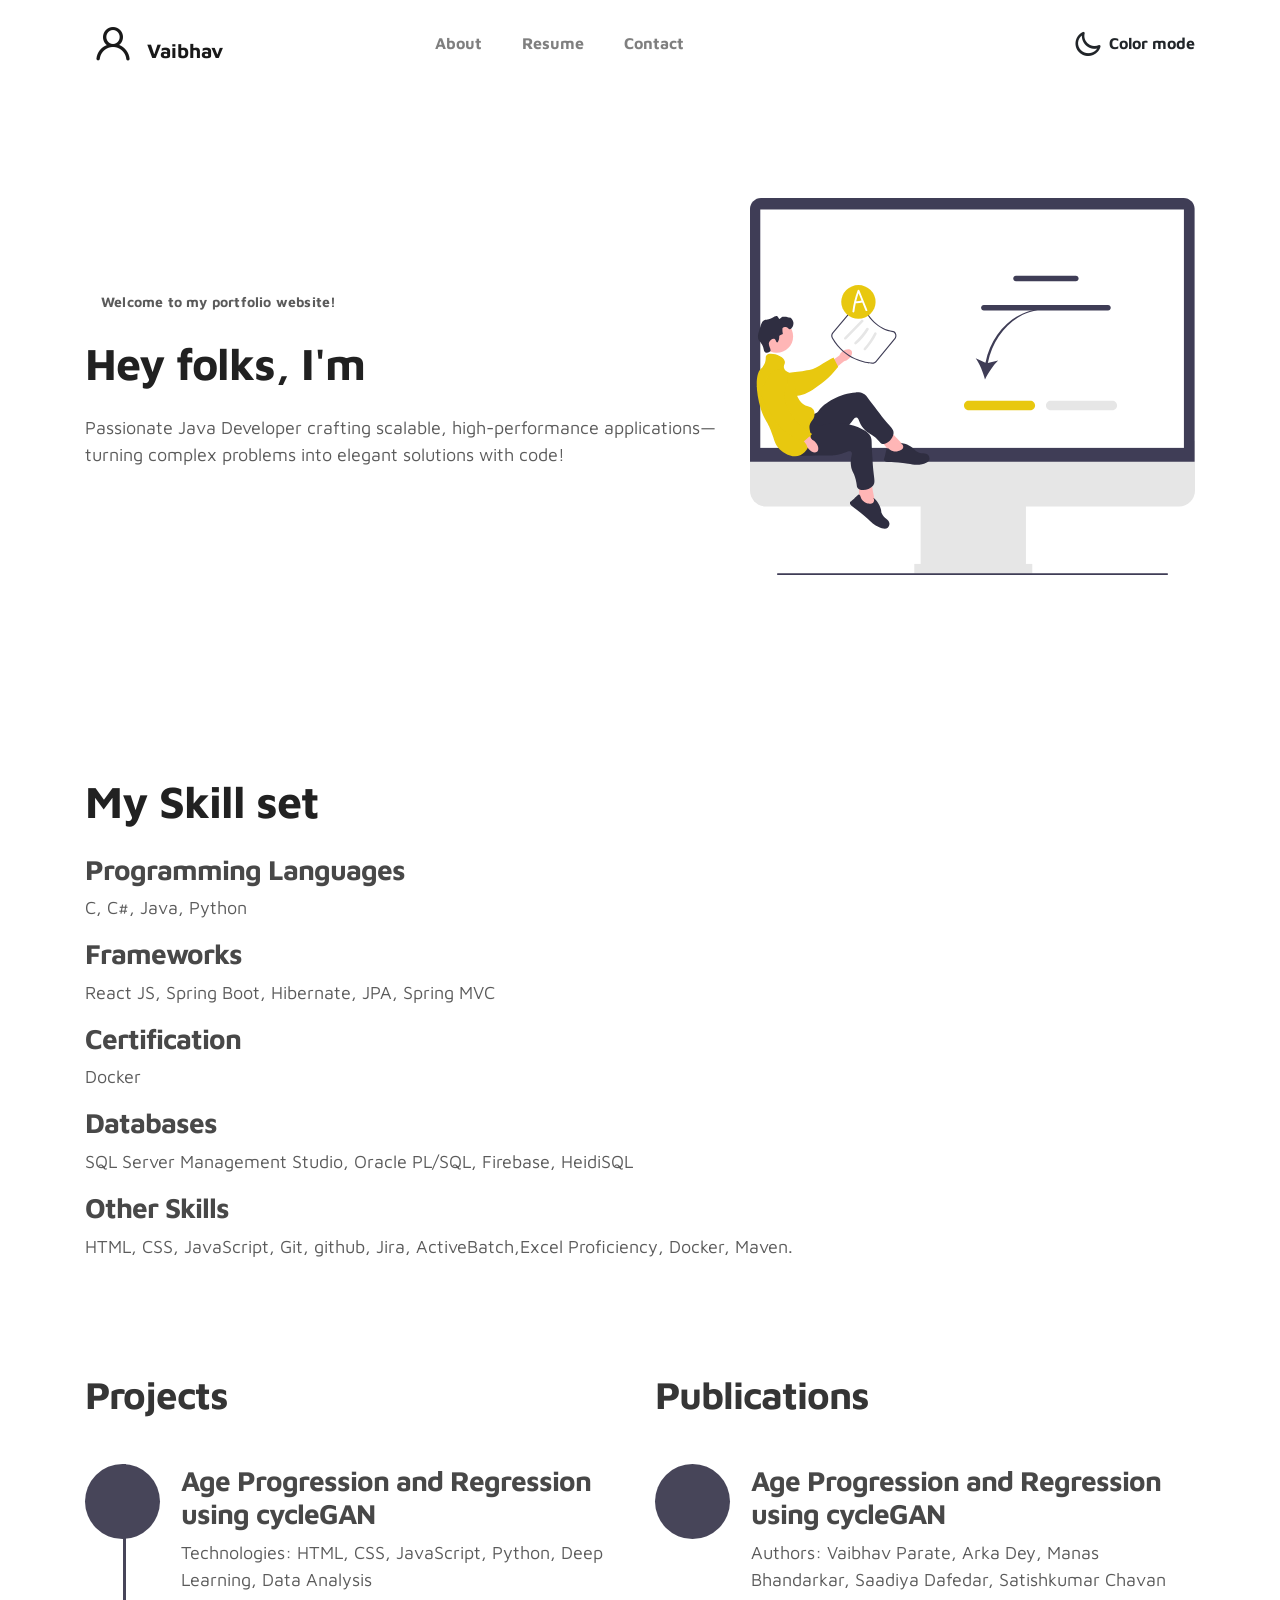
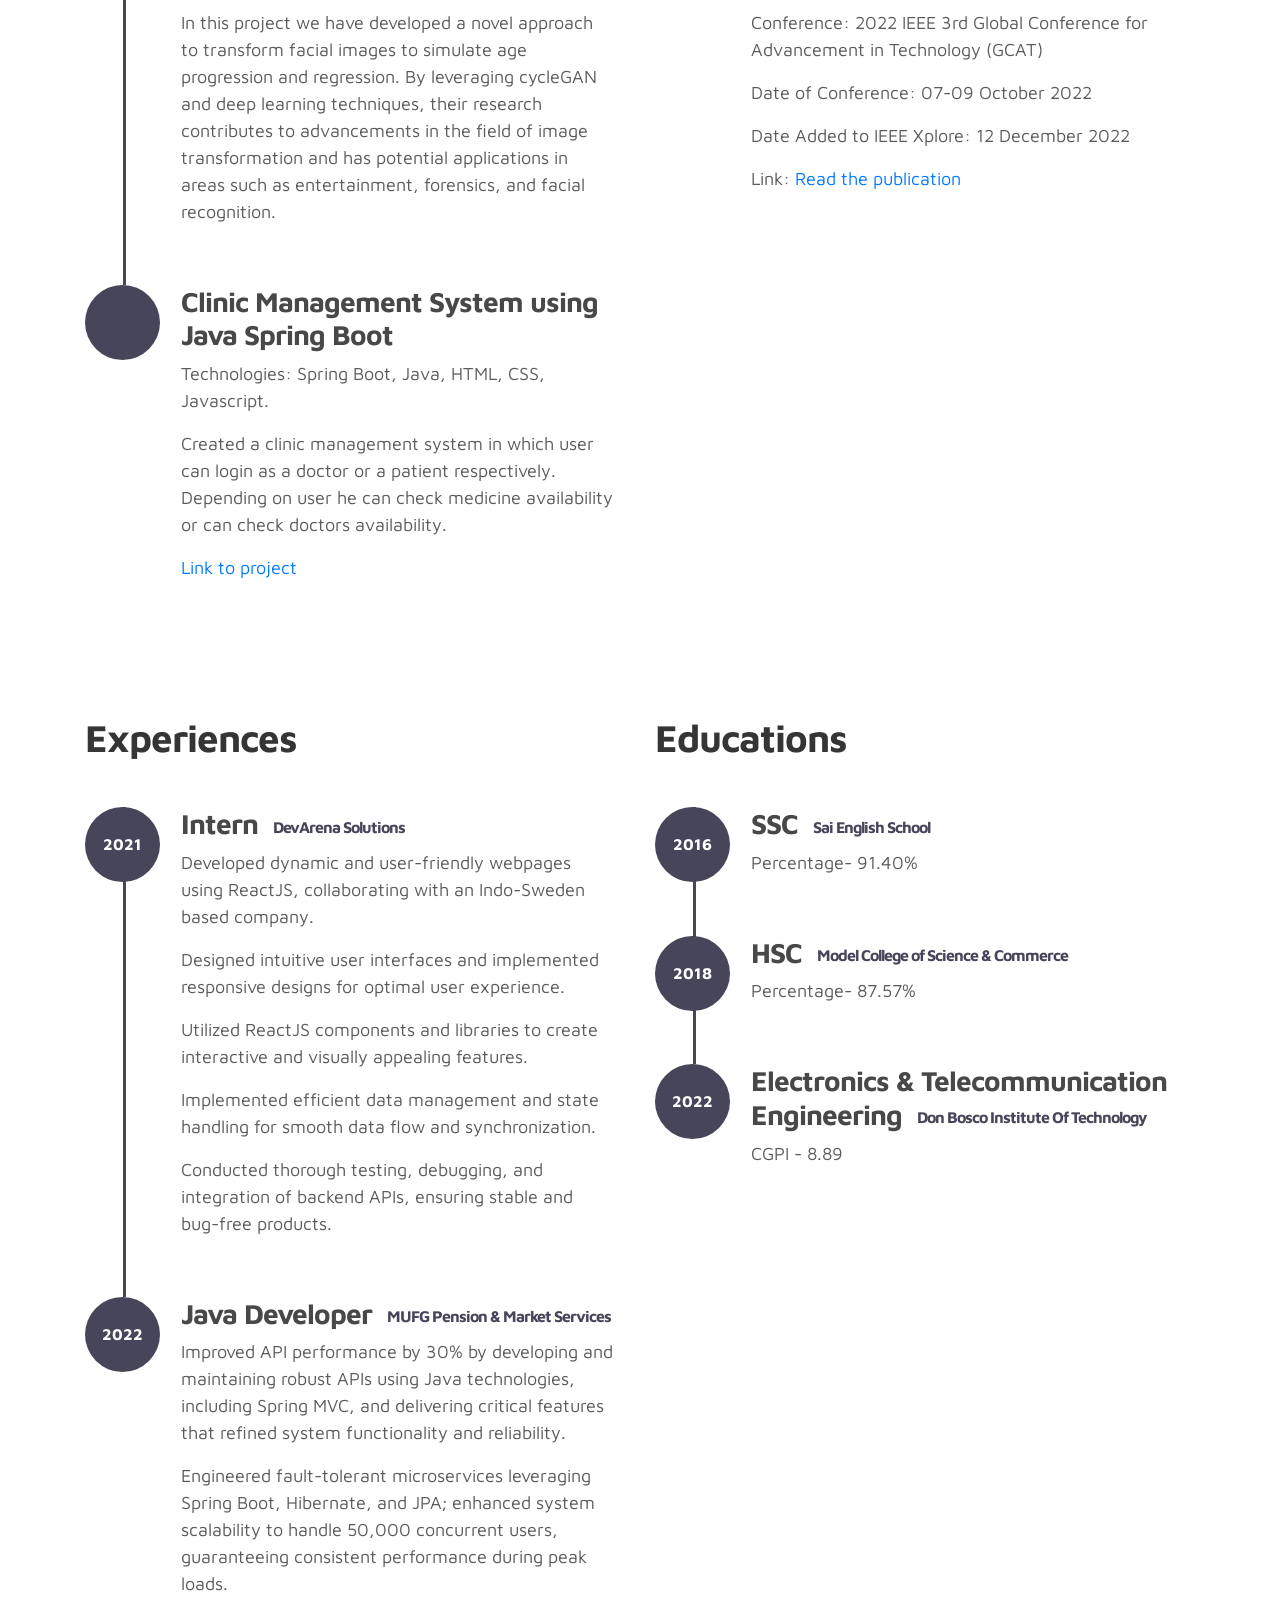
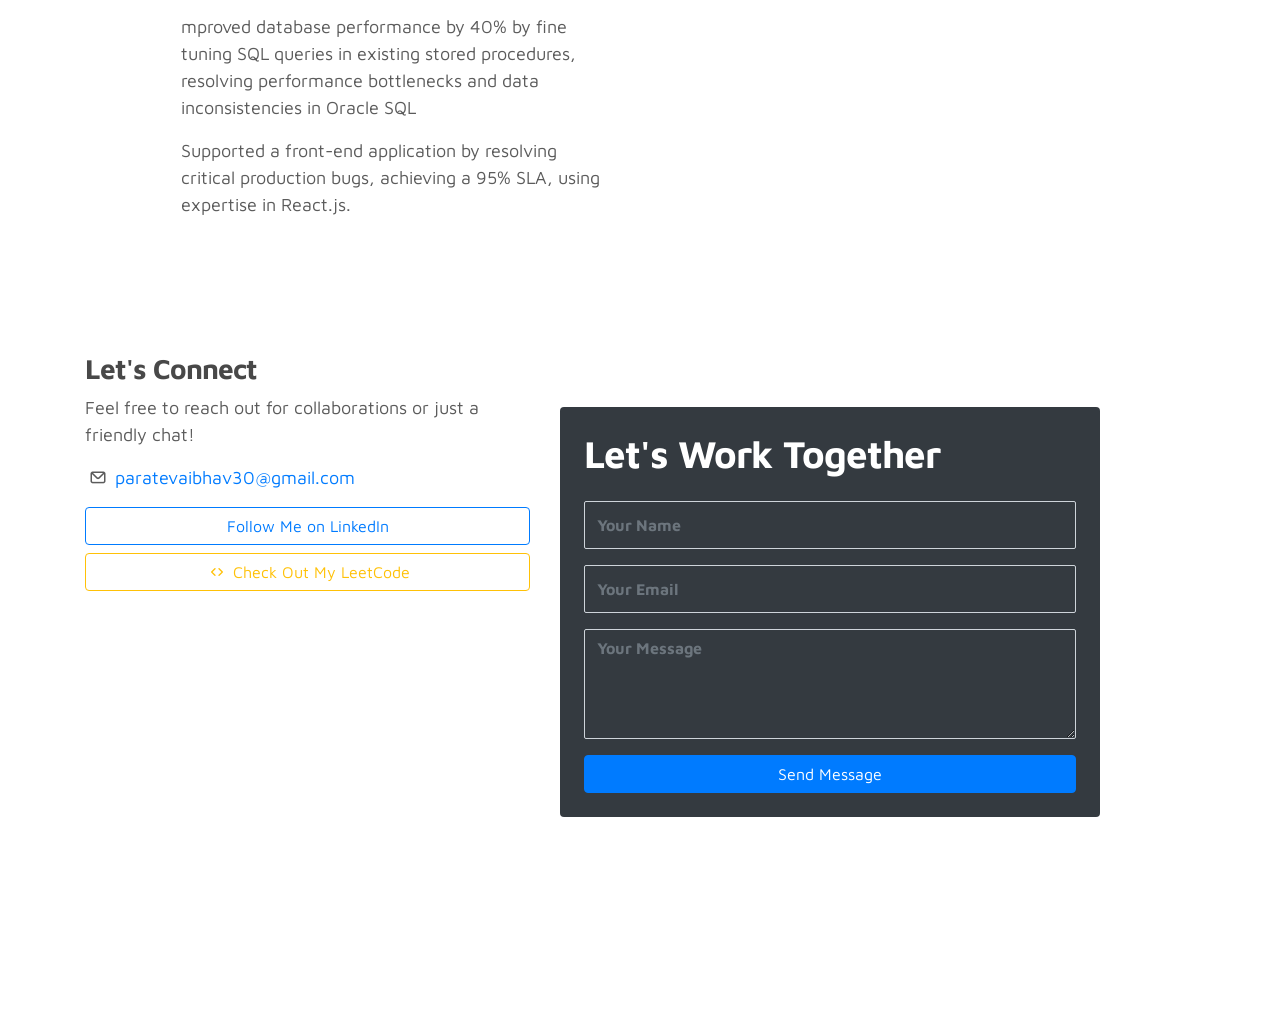
==== commit 4c1fec70: "java dev" ====
--- a/index.html
+++ b/index.html
@@ -69,12 +69,11 @@
                             <span class="mr-2">Hey folks, I'm</span>
                                 <div class="animated-info">
                                     <span class="animated-item">Vaibhav</span>
-                                    <span class="animated-item"> Developer</span>
-                                    <span class="animated-item">Aspiring Data Engineer</span>
+                                    <span class="animated-item">Developer</span>
                                 </div>
                         </h1>
 
-                        <p>Building a successful product is a challenge. I am highly energetic in user experience design, interfaces and web development and database management.</p>
+                        <p>Passionate Java Developer crafting scalable, high-performance applications—turning complex problems into elegant solutions with code!</p>
                         
                         
                     </div>
@@ -100,13 +99,13 @@
         <h3>Programming Languages</h3>
         <p>C, C#, Java, Python</p>
         <h3>Frameworks</h3>
-        <p>React JS, .Net</p>
-        <h3>Web Development</h3>
-        <p>HTML, CSS, Javascript.</p>
+        <p>React JS, Spring Boot, Hibernate, JPA, Spring MVC</p>
+        <h3>Certification</h3>
+        <p>Docker</p>
         <h3>Databases</h3>
-        <p>SQL Server Management Studio, Oracle, Firebase, HeidiSQL</p>
-        <h3>Other Applications</h3>
-        <p>Scilab, Wireshark, Proteus, Miro </p>
+        <p>SQL Server Management Studio, Oracle PL/SQL, Firebase, HeidiSQL</p>
+        <h3>Other Skills</h3>
+        <p>HTML, CSS, JavaScript, Git, github, Jira, ActiveBatch,Excel Proficiency, Docker, Maven.</p>
       </div>
     </section>
  
@@ -123,25 +122,19 @@
                        </div>
                        <div class="timeline-info">
                             <h3><span>Age Progression and Regression using cycleGAN</span></h3>
+                            <p>Technologies: HTML, CSS, JavaScript, Python, Deep Learning, Data Analysis</p>
                             <p>In this project we have developed a novel approach to transform facial images to simulate age progression and regression. By leveraging cycleGAN and deep learning techniques, their research contributes to advancements in the field of image transformation and has potential applications in areas such as entertainment, forensics, and facial recognition.</p>
                        </div>
                   </div>
 
                   <div class="timeline-wrapper">
-                      <div class="timeline-yr">
-                      </div>
-                      <div class="timeline-info">
-                          <h3><span>Meetup Web Application</span></h3>
-                          <p>Developed a dynamic webpage which can effectively store meetup information such as images, meetup description using ReactJS.</p>
-                      </div>
-                  </div>
-
-                  <div class="timeline-wrapper">
                     <div class="timeline-yr">
                     </div>
                     <div class="timeline-info">
-                        <h3><span>Clinic Management System using Java OOP</span></h3>
+                        <h3><span>Clinic Management System using Java Spring Boot</span></h3>
+                        <p>Technologies: Spring Boot, Java, HTML, CSS, Javascript.</p>
                         <p>Created a clinic management system in which user can login as a doctor or a patient respectively. Depending on user he can check medicine availability or can check doctors availability.</p>
+                        <p> <a href="https://github.com/vaibhavparate/Clinic-Management-System">Link to project</a></p>
                     </div>
                 </div>
 
@@ -201,16 +194,16 @@
                                 <span>2022</span>
                             </div>
                             <div class="timeline-info">
-                                <h3><span>Associate Developer</span><small>Link Group</small></h3>
-                                <p>Spearheaded the development and maintenance of robust Scripts using Python, achieving a 30% increase in system
-performance.</p>
-<p>Monitored APIs using Apigee and reduced API traffic by implementing caching strategies, resulting in 20%
-improvements in performance.</p>
-<p>Utilized DBT Core (Data Build Tool) and SQL to manage data transformation pipelines.</p>
-<p>Designed and implemented data pipelines using Apache Airflow, optimizing resource allocation and reducing
-operational costs by 20%.</p>
-<p>Deployed large-scale, complex data pipelines and collaborated closely with Subject Matter Experts (SME) in data
-architecture design to ensure alignment with business requirements and best practices.</p>
+                                <h3><span>Java Developer</span><small>MUFG Pension & Market Services</small></h3>
+                        
+<p>Improved API performance by 30% by developing and maintaining robust APIs using Java technologies, including
+  Spring MVC, and delivering critical features that refined system functionality and reliability.</p>
+<p>Engineered fault-tolerant microservices leveraging Spring Boot, Hibernate, and JPA; enhanced system scalability to
+  handle 50,000 concurrent users, guaranteeing consistent performance during peak loads.</p>
+<p>mproved database performance by 40% by fine tuning SQL queries in existing stored procedures, resolving
+  performance bottlenecks and data inconsistencies in Oracle SQL</p>
+<p>Supported a front-end application by resolving critical production bugs, achieving a 95% SLA, using expertise in
+  React.js.</p>
                             </div>
                         </div>
 
@@ -257,58 +250,56 @@
             </div>
         </div>
     </section>
-
-    <!-- CONTACT -->
-    <section class="contact py-5" id="contact">
-      <div class="container">
-        <div class="row">
-          <div class="col-lg-5 mr-lg-5 col-12">
-            <div class="google-map w-100">
-              <div class="mapouter"><div class="gmap_canvas"><iframe width="446" height="300" id="gmap_canvas" src="https://maps.google.com/maps?q=mumbai&t=&z=10&ie=UTF8&iwloc=&output=embed" frameborder="0" scrolling="no" marginheight="0" marginwidth="0"></iframe><a href="https://2yu.co">2yu</a><br><style>.mapouter{position:relative;text-align:right;height:300px;width:446px;}</style><a href="https://embedgooglemap.2yu.co">html embed google map</a><style>.gmap_canvas {overflow:hidden;background:none!important;height:300px;width:446px;}</style></div></div>            </div>
-<br>
-            <div class="contact-info d-flex justify-content-between align-items-center py-4 px-lg-5">
-                <div class="contact-info-item">
-                  <h3 class="mb-3 text-white">Say hello</h3>
-                  <p><a href="mailto:paratevaibhav30@gmail.com">paratevaibhav30@gmail.com</a></p>
-                </div>
-
-                <ul class="social-links">
-                     <li><a href="#" class="uil uil-dribbble" data-toggle="tooltip" data-placement="left" title="Dribbble"></a></li>
-                     <li><a href="#" class="uil uil-instagram" data-toggle="tooltip" data-placement="left" title="Instagram"></a></li>
-                     <li><a href="#" class="uil uil-youtube" data-toggle="tooltip" data-placement="left" title="Youtube"></a></li>
-                </ul>
-            </div>
-          </div>
-
-          <div class="col-lg-6 col-12">
-            <div class="contact-form">
-              <h2 class="mb-4">Interested to work together? Let's talk</h2>
-
-              <form action="" method="get">
-                <div class="row">
-                  <div class="col-lg-6 col-12">
-                    <input type="text" class="form-control" name="name" placeholder="Your Name" id="name">
-                  </div>
-
-                  <div class="col-lg-6 col-12">
-                    <input type="email" class="form-control" name="email" placeholder="Email" id="email">
-                  </div>
-
-                  <div class="col-12">
-                    <textarea name="message" rows="6" class="form-control" id="message" placeholder="Message"></textarea>
-                  </div>
-
-                  <div class="ml-lg-auto col-lg-5 col-12">
-                    <input type="submit" class="form-control submit-btn" value="Send Button">
-                  </div>
-                </div>
-              </form>
-            </div>
-          </div>
-
+<!-- CONTACT -->
+<section class="contact py-5" id="contact">
+  <div class="container">
+    <div class="row align-items-center">
+      <!-- Left Section: Contact Info & Map -->
+      <div class="col-lg-5 col-md-12 text-center text-lg-left">
+        <h3 class="about-text">Let's Connect</h3>
+        <p class="about-text">Feel free to reach out for collaborations or just a friendly chat!</p>
+
+        <!-- Email -->
+        <p><i class="uil uil-envelope"></i> <a href="mailto:paratevaibhav30@gmail.com" class="about-text">paratevaibhav30@gmail.com</a></p>
+        
+        <!-- Follow Buttons -->
+        <div class="d-flex flex-column align-items-center align-items-lg-start">
+          <a href="https://linkedin.com/in/vaibhav-parate-134030182" target="_blank" class="btn btn-outline-primary mb-2 w-100">
+            <i class="uil uil-linkedin"></i> Follow Me on LinkedIn
+          </a>
+          <a href="https://leetcode.com/u/paratevaibhav30/" target="_blank" class="btn btn-outline-warning w-100">
+            <i class="uil uil-code"></i> Check Out My LeetCode
+          </a>
+        </div>
+        
+        <!-- Google Map -->
+        <div class="google-map mt-4">
+          <iframe width="100%" height="250" src="https://maps.google.com/maps?q=mumbai&t=&z=10&ie=UTF8&iwloc=&output=embed" frameborder="0" scrolling="no"></iframe>
         </div>
       </div>
-    </section>
+
+      <!-- Right Section: Contact Form -->
+      <div class="col-lg-6 col-md-12 mt-5 mt-lg-0">
+        <div class="contact-form bg-dark p-4 rounded">
+          <h2 class="text-white mb-4">Let's Work Together</h2>
+          <form action="" method="get">
+            <div class="form-group">
+              <input type="text" class="form-control" name="name" placeholder="Your Name" id="name" required>
+            </div>
+            <div class="form-group">
+              <input type="email" class="form-control" name="email" placeholder="Your Email" id="email" required>
+            </div>
+            <div class="form-group">
+              <textarea name="message" rows="4" class="form-control" id="message" placeholder="Your Message" required></textarea>
+            </div>
+            <button type="submit" class="btn btn-primary btn-block">Send Message</button>
+          </form>
+        </div>
+      </div>
+    </div>
+  </div>
+</section>
+
 
     <!-- FOOTER -->
      <footer class="footer py-5">
